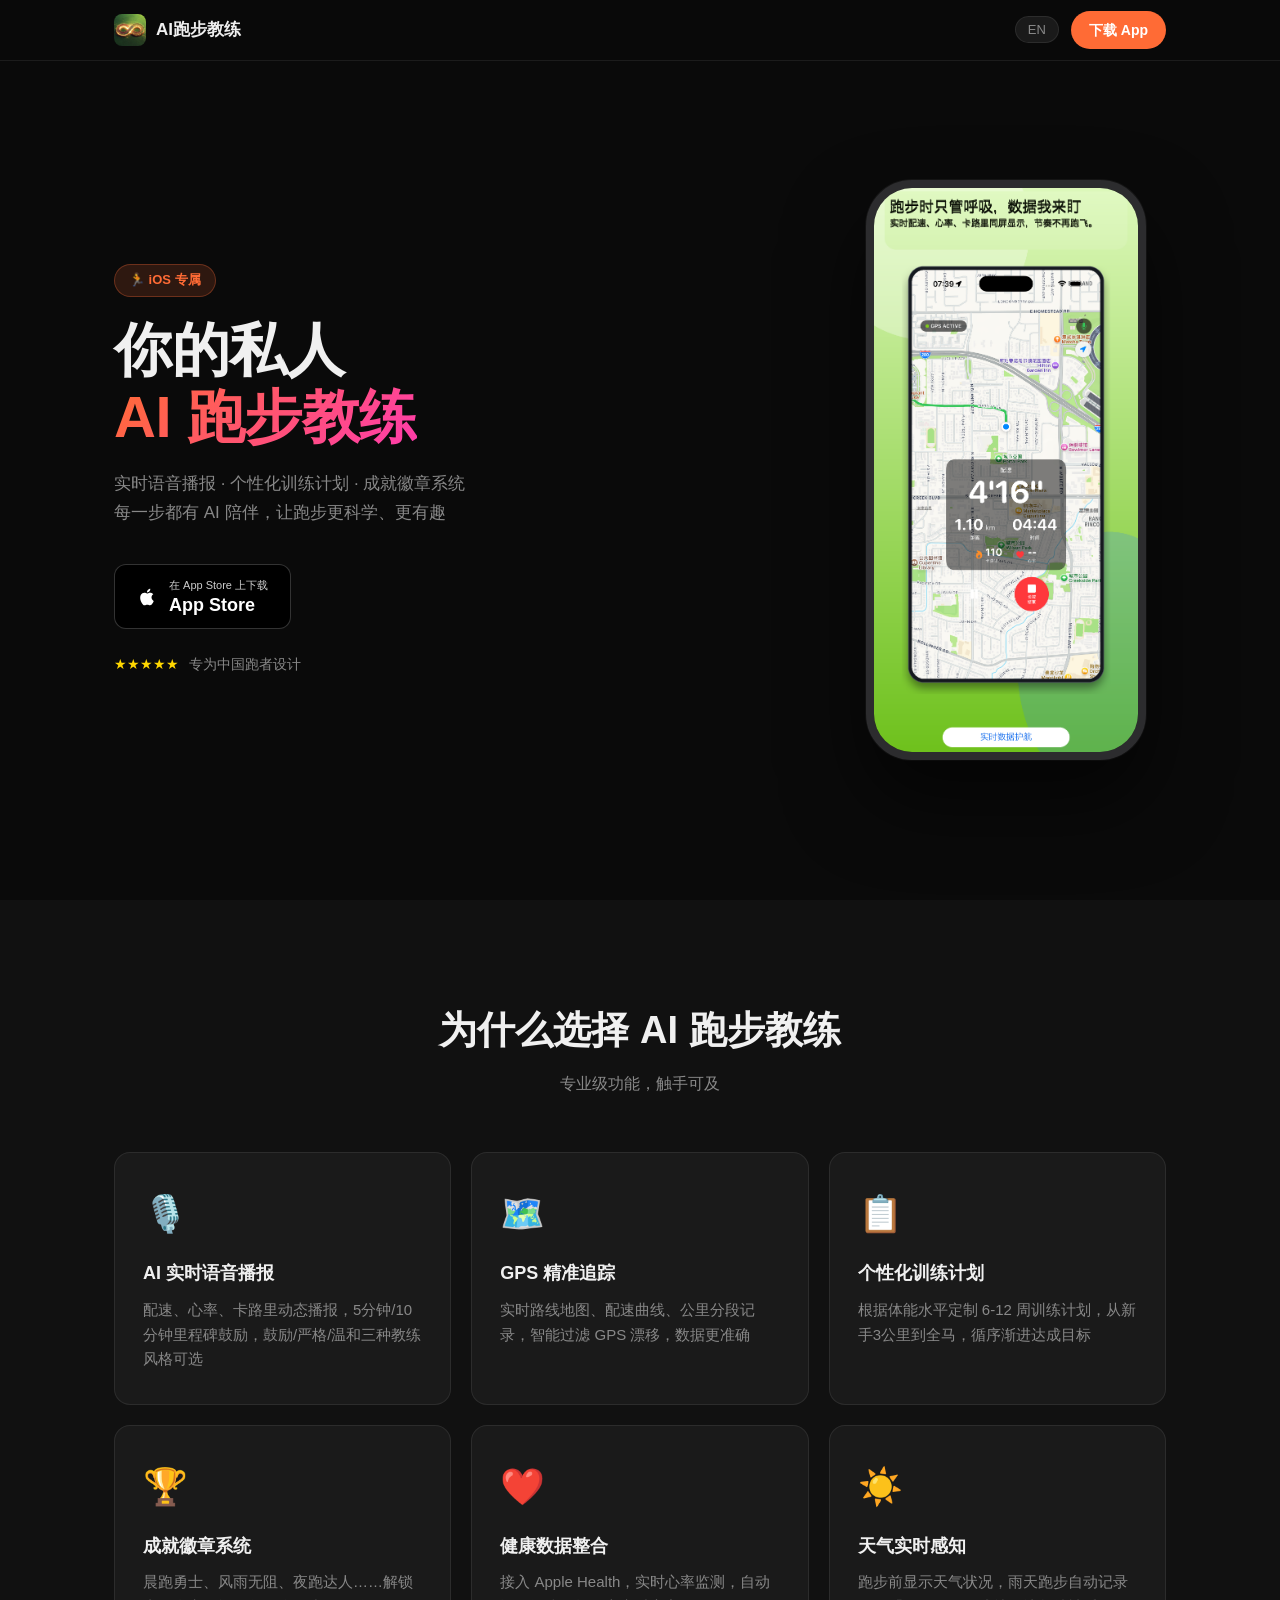
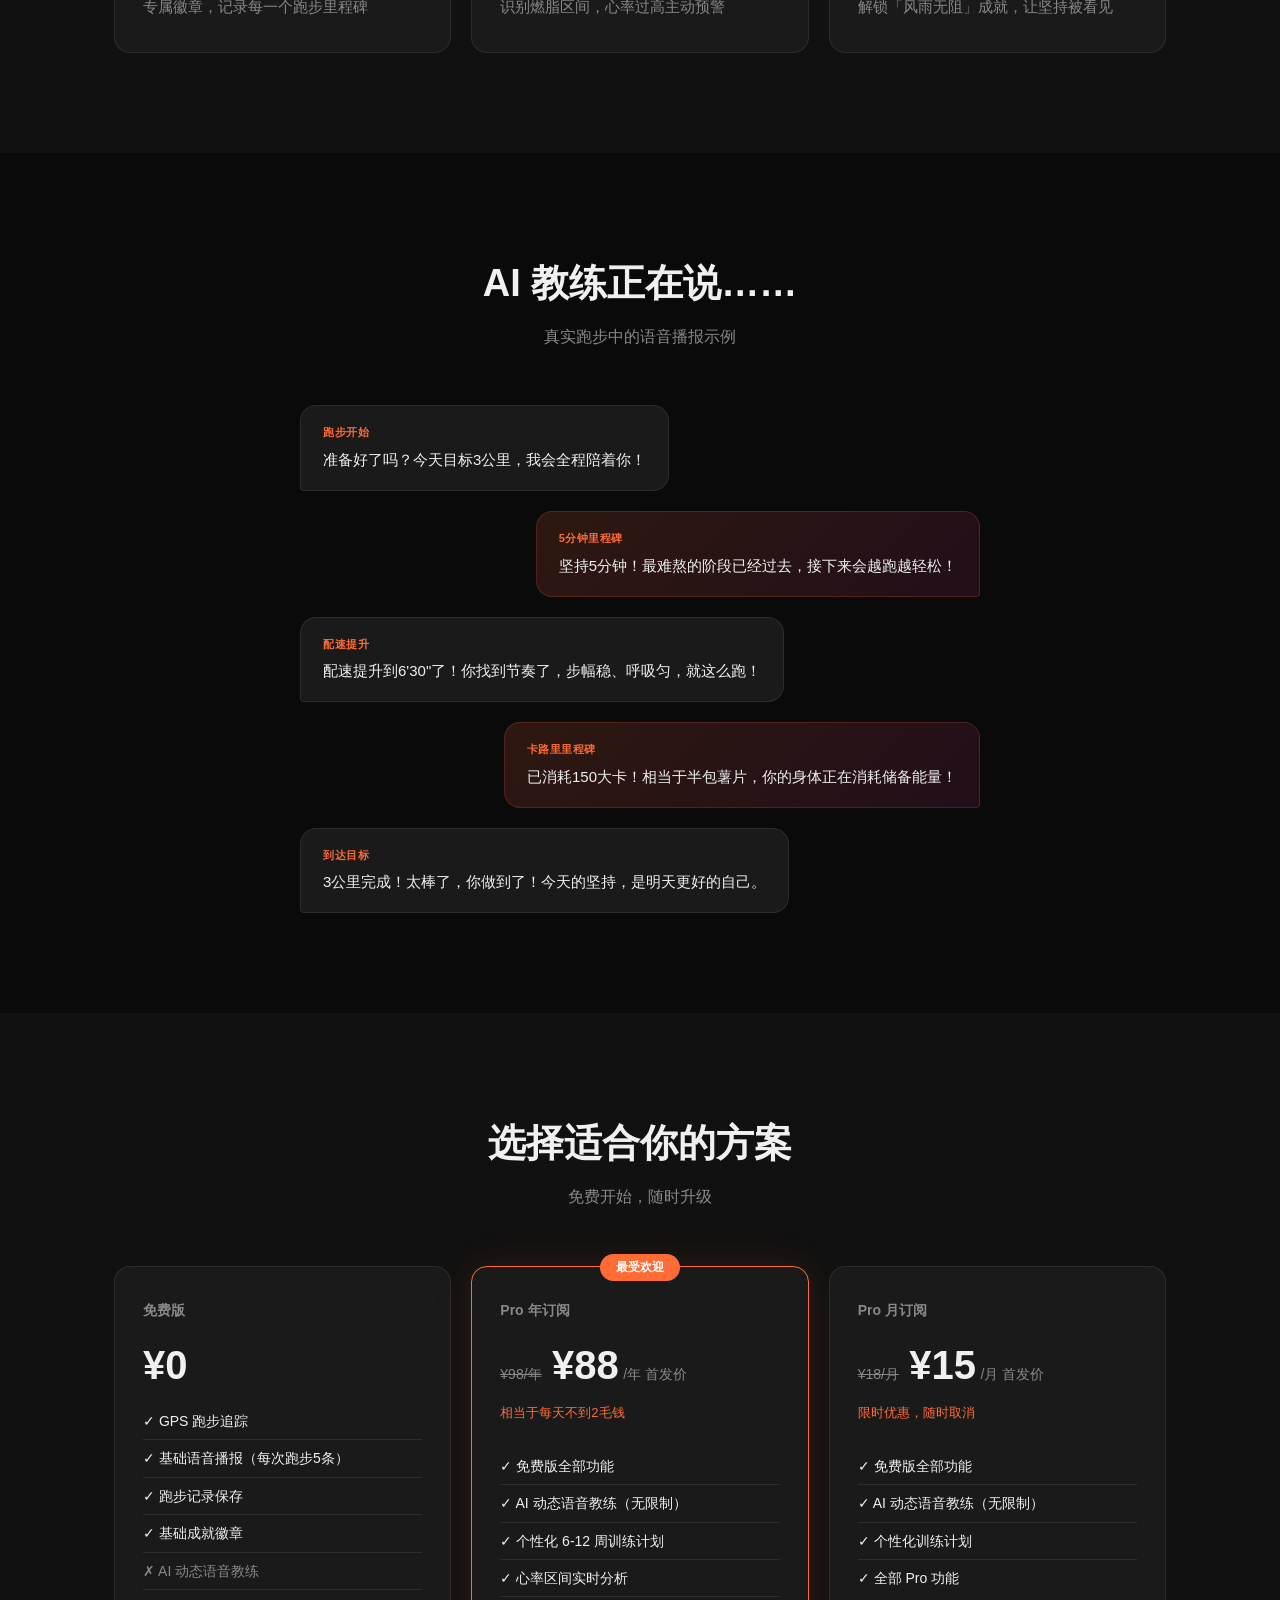
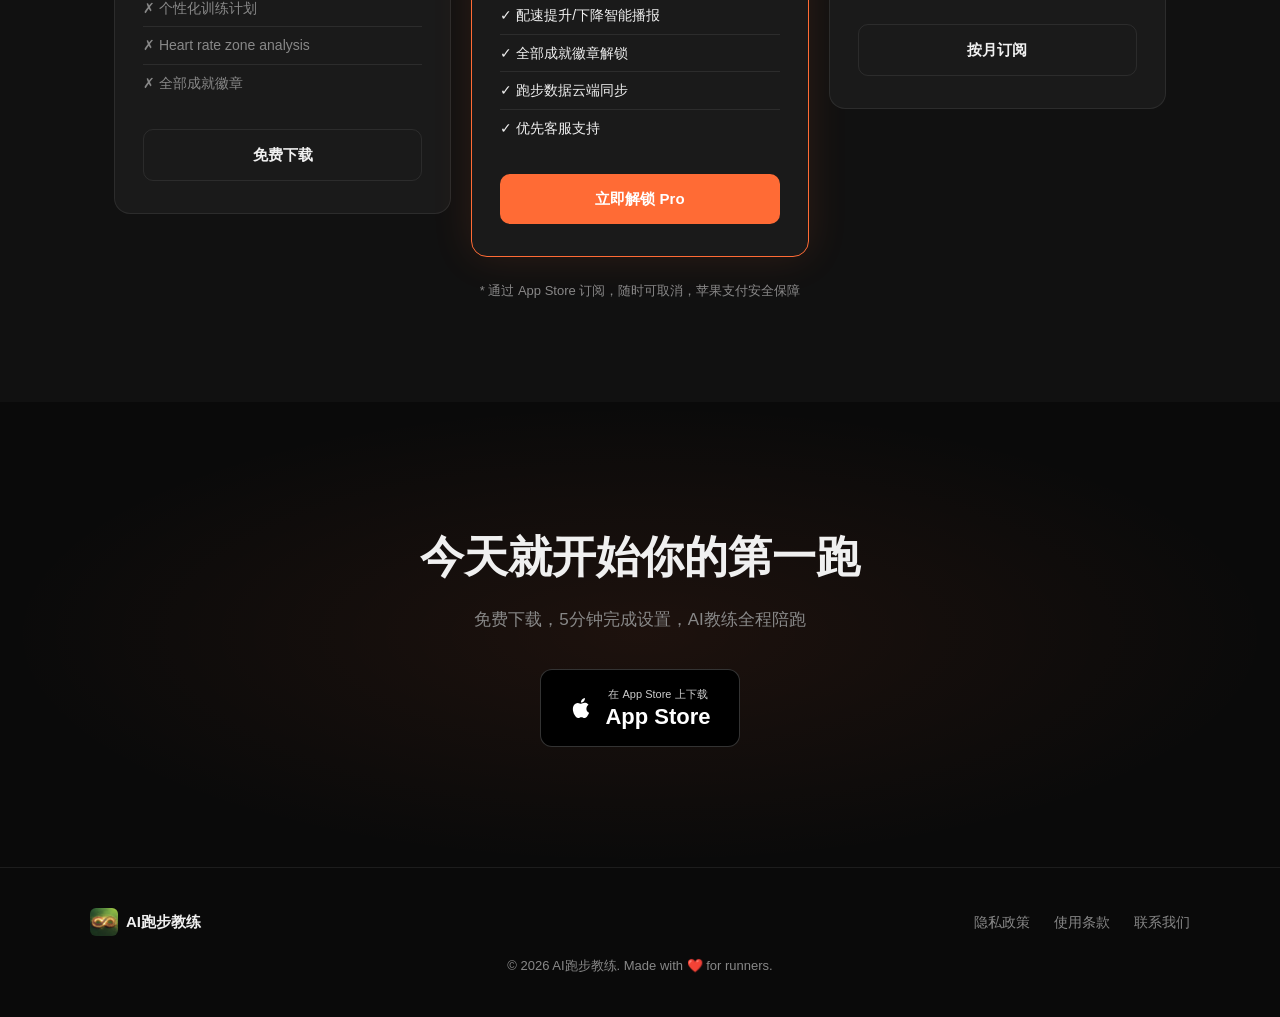
==== website/index.html @ e77d44be "英文模式价格改为美元：年$12.99/月$1.99 Co-Authored-By: Claude Sonnet 4.6 <noreply@anthropic.com>" ====
<!DOCTYPE html>
<html lang="zh-Hans">
<head>
  <meta charset="UTF-8">
  <meta name="viewport" content="width=device-width, initial-scale=1.0">
  <title>AI跑步教练 — 你的私人AI跑步教练</title>
  <meta name="description" content="AI跑步教练，实时语音播报配速、心率、卡路里，6周个性化训练计划，让每一步都有AI陪伴。">
  <meta property="og:title" content="AI跑步教练">
  <meta property="og:description" content="你的私人AI跑步教练，每一步都有语音陪伴">
  <meta property="og:image" content="images/og-cover.png">
  <link rel="stylesheet" href="style.css">
</head>
<body>

<!-- 导航栏 -->
<nav class="navbar">
  <div class="nav-inner">
    <div class="nav-logo">
      <img src="images/app-icon.png" alt="App Icon" class="nav-icon">
      <span class="nav-title" data-zh="AI跑步教练" data-en="AI Running Coach">AI跑步教练</span>
    </div>
    <div class="nav-actions">
      <button class="lang-toggle" id="langToggle" onclick="toggleLang()">EN</button>
      <a href="https://apps.apple.com/cn/app/ai-running-coach/id6759183244" class="btn-nav" target="_blank">
        <span data-zh="下载 App" data-en="Download">下载 App</span>
      </a>
    </div>
  </div>
</nav>

<!-- Hero -->
<section class="hero">
  <div class="hero-content">
    <div class="hero-badge" data-zh="🏃 iOS 专属" data-en="🏃 iOS Exclusive">🏃 iOS 专属</div>
    <h1 class="hero-title">
      <span data-zh="你的私人" data-en="Your Personal">你的私人</span><br>
      <span class="gradient-text" data-zh="AI 跑步教练" data-en="AI Running Coach">AI 跑步教练</span>
    </h1>
    <p class="hero-sub" data-zh="实时语音播报 · 个性化训练计划 · 成就徽章系统<br>每一步都有 AI 陪伴，让跑步更科学、更有趣" data-en="Real-time voice coaching · Personalized training plans · Achievement badges<br>AI by your side every step of the way">
      实时语音播报 · 个性化训练计划 · 成就徽章系统<br>每一步都有 AI 陪伴，让跑步更科学、更有趣
    </p>
    <div class="hero-buttons">
      <a href="https://apps.apple.com/cn/app/ai-running-coach/id6759183244" class="btn-appstore" target="_blank">
        <svg width="20" height="20" viewBox="0 0 24 24" fill="white"><path d="M18.71 19.5c-.83 1.24-1.71 2.45-3.05 2.47-1.34.03-1.77-.79-3.29-.79-1.53 0-2 .77-3.27.82-1.31.05-2.3-1.32-3.14-2.53C4.25 17 2.94 12.45 4.7 9.39c.87-1.52 2.43-2.48 4.12-2.51 1.28-.02 2.5.87 3.29.87.78 0 2.26-1.07 3.8-.91.65.03 2.47.26 3.64 1.98-.09.06-2.17 1.28-2.15 3.81.03 3.02 2.65 4.03 2.68 4.04-.03.07-.42 1.44-1.38 2.83M13 3.5c.73-.83 1.94-1.46 2.94-1.5.13 1.17-.34 2.35-1.04 3.19-.69.85-1.83 1.51-2.95 1.42-.15-1.15.41-2.35 1.05-3.11z"/></svg>
        <div>
          <div class="btn-small" data-zh="在 App Store 上下载" data-en="Download on the">在 App Store 上下载</div>
          <div class="btn-large">App Store</div>
        </div>
      </a>
    </div>
    <p class="hero-rating">
      <span class="stars">★★★★★</span>
      <span data-zh="专为中国跑者设计" data-en="Designed for runners worldwide">专为中国跑者设计</span>
    </p>
  </div>
  <div class="hero-visual">
    <div class="phone-mockup">
      <div class="phone-screen">
        <img src="images/screenshot-hero-zh.png" alt="跑步界面截图" class="screenshot" id="screenshotMain"
             data-src-zh="images/screenshot-hero-zh.png"
             data-src-en="images/screenshot-hero-en.png">
      </div>
    </div>
  </div>
</section>

<!-- 功能亮点 -->
<section class="features" id="features">
  <div class="section-inner">
    <h2 class="section-title">
      <span data-zh="为什么选择 AI 跑步教练" data-en="Why AI Running Coach">为什么选择 AI 跑步教练</span>
    </h2>
    <p class="section-sub" data-zh="专业级功能，触手可及" data-en="Professional features, at your fingertips">专业级功能，触手可及</p>

    <div class="features-grid">
      <div class="feature-card reveal">
        <div class="feature-icon">🎙️</div>
        <h3 data-zh="AI 实时语音播报" data-en="AI Real-time Voice Coaching">AI 实时语音播报</h3>
        <p data-zh="配速、心率、卡路里动态播报，5分钟/10分钟里程碑鼓励，鼓励/严格/温和三种教练风格可选" data-en="Dynamic pace, heart rate, and calorie updates. Milestone encouragement at 5/10/20/30 min. Choose from Motivating, Strict, or Gentle coach style.">配速、心率、卡路里动态播报，5分钟/10分钟里程碑鼓励，鼓励/严格/温和三种教练风格可选</p>
      </div>
      <div class="feature-card reveal">
        <div class="feature-icon">🗺️</div>
        <h3 data-zh="GPS 精准追踪" data-en="Precise GPS Tracking">GPS 精准追踪</h3>
        <p data-zh="实时路线地图、配速曲线、公里分段记录，智能过滤 GPS 漂移，数据更准确" data-en="Real-time route map, pace curve, and per-km splits. Smart GPS drift filtering for accurate data.">实时路线地图、配速曲线、公里分段记录，智能过滤 GPS 漂移，数据更准确</p>
      </div>
      <div class="feature-card reveal">
        <div class="feature-icon">📋</div>
        <h3 data-zh="个性化训练计划" data-en="Personalized Training Plan">个性化训练计划</h3>
        <p data-zh="根据体能水平定制 6-12 周训练计划，从新手3公里到全马，循序渐进达成目标" data-en="6–12 week plans tailored to your fitness level. From 3km beginner to full marathon, progress step by step.">根据体能水平定制 6-12 周训练计划，从新手3公里到全马，循序渐进达成目标</p>
      </div>
      <div class="feature-card reveal">
        <div class="feature-icon">🏆</div>
        <h3 data-zh="成就徽章系统" data-en="Achievement Badge System">成就徽章系统</h3>
        <p data-zh="晨跑勇士、风雨无阻、夜跑达人……解锁专属徽章，记录每一个跑步里程碑" data-en="Unlock badges like Early Bird, Rain Runner, Night Warrior. Every milestone remembered.">晨跑勇士、风雨无阻、夜跑达人……解锁专属徽章，记录每一个跑步里程碑</p>
      </div>
      <div class="feature-card reveal">
        <div class="feature-icon">❤️</div>
        <h3 data-zh="健康数据整合" data-en="Health Data Integration">健康数据整合</h3>
        <p data-zh="接入 Apple Health，实时心率监测，自动识别燃脂区间，心率过高主动预警" data-en="Apple Health integration, real-time heart rate, auto fat-burn zone detection, high HR alerts.">接入 Apple Health，实时心率监测，自动识别燃脂区间，心率过高主动预警</p>
      </div>
      <div class="feature-card reveal">
        <div class="feature-icon">☀️</div>
        <h3 data-zh="天气实时感知" data-en="Real-time Weather Awareness">天气实时感知</h3>
        <p data-zh="跑步前显示天气状况，雨天跑步自动记录解锁「风雨无阻」成就，让坚持被看见" data-en="Weather display before your run. Rainy day runs automatically unlock the Rain Runner badge.">跑步前显示天气状况，雨天跑步自动记录解锁「风雨无阻」成就，让坚持被看见</p>
      </div>
    </div>
  </div>
</section>

<!-- 语音演示 -->
<section class="voice-demo" id="demo">
  <div class="section-inner">
    <h2 class="section-title">
      <span data-zh="AI 教练正在说……" data-en="Your AI Coach Says…">AI 教练正在说……</span>
    </h2>
    <p class="section-sub" data-zh="真实跑步中的语音播报示例" data-en="Real voice coaching examples during a run">真实跑步中的语音播报示例</p>

    <div class="voice-bubbles">
      <div class="bubble bubble-left reveal">
        <div class="bubble-time" data-zh="跑步开始" data-en="Run Start">跑步开始</div>
        <div class="bubble-text" data-zh="准备好了吗？今天目标3公里，我会全程陪着你！" data-en="Ready? Today's goal is 3km — I'll be with you every step!">准备好了吗？今天目标3公里，我会全程陪着你！</div>
      </div>
      <div class="bubble bubble-right reveal">
        <div class="bubble-time" data-zh="5分钟里程碑" data-en="5-Minute Milestone">5分钟里程碑</div>
        <div class="bubble-text" data-zh="坚持5分钟！最难熬的阶段已经过去，接下来会越跑越轻松！" data-en="5 minutes in! The hardest part is over — it only gets easier from here!">坚持5分钟！最难熬的阶段已经过去，接下来会越跑越轻松！</div>
      </div>
      <div class="bubble bubble-left reveal">
        <div class="bubble-time" data-zh="配速提升" data-en="Pace Improved">配速提升</div>
        <div class="bubble-text" data-zh="配速提升到6'30\"了！你找到节奏了，步幅稳、呼吸匀，就这么跑！" data-en="Pace is up to 6'30\"! You found your rhythm — steady stride, even breathing, keep it up!">配速提升到6'30"了！你找到节奏了，步幅稳、呼吸匀，就这么跑！</div>
      </div>
      <div class="bubble bubble-right reveal">
        <div class="bubble-time" data-zh="卡路里里程碑" data-en="Calorie Milestone">卡路里里程碑</div>
        <div class="bubble-text" data-zh="已消耗150大卡！相当于半包薯片，你的身体正在消耗储备能量！" data-en="150 calories burned! That's half a bag of chips — your body is tapping into stored energy!">已消耗150大卡！相当于半包薯片，你的身体正在消耗储备能量！</div>
      </div>
      <div class="bubble bubble-left reveal">
        <div class="bubble-time" data-zh="到达目标" data-en="Goal Reached">到达目标</div>
        <div class="bubble-text" data-zh="3公里完成！太棒了，你做到了！今天的坚持，是明天更好的自己。" data-en="3km done! Amazing — you did it! Today's effort is tomorrow's better you.">3公里完成！太棒了，你做到了！今天的坚持，是明天更好的自己。</div>
      </div>
    </div>
  </div>
</section>

<!-- 订阅方案 -->
<section class="pricing" id="pricing">
  <div class="section-inner">
    <h2 class="section-title">
      <span data-zh="选择适合你的方案" data-en="Choose Your Plan">选择适合你的方案</span>
    </h2>
    <p class="section-sub" data-zh="免费开始，随时升级" data-en="Start free, upgrade anytime">免费开始，随时升级</p>

    <div class="pricing-grid">
      <!-- 免费版 -->
      <div class="pricing-card reveal">
        <div class="plan-name" data-zh="免费版" data-en="Free">免费版</div>
        <div class="plan-price">
          <span class="price-num" data-zh="¥0" data-en="Free">¥0</span>
        </div>
        <ul class="plan-features">
          <li class="yes" data-zh="✓ GPS 跑步追踪" data-en="✓ GPS run tracking">✓ GPS 跑步追踪</li>
          <li class="yes" data-zh="✓ 基础语音播报（每次跑步5条）" data-en="✓ Basic voice coaching (5/run)">✓ 基础语音播报（每次跑步5条）</li>
          <li class="yes" data-zh="✓ 跑步记录保存" data-en="✓ Run history">✓ 跑步记录保存</li>
          <li class="yes" data-zh="✓ 基础成就徽章" data-en="✓ Basic achievement badges">✓ 基础成就徽章</li>
          <li class="no" data-zh="✗ AI 动态语音教练" data-en="✗ AI dynamic voice coach">✗ AI 动态语音教练</li>
          <li class="no" data-zh="✗ 个性化训练计划" data-en="✗ Personalized training plan">✗ 个性化训练计划</li>
          <li class="no" data-zh="✗ 心率区间分析" data-en="✗ Heart rate zone analysis">✗ Heart rate zone analysis</li>
          <li class="no" data-zh="✗ 全部成就徽章" data-en="✗ All achievement badges">✗ 全部成就徽章</li>
        </ul>
        <a href="https://apps.apple.com/cn/app/ai-running-coach/id6759183244" class="btn-plan btn-free" target="_blank">
          <span data-zh="免费下载" data-en="Download Free">免费下载</span>
        </a>
      </div>

      <!-- Pro 年订阅 -->
      <div class="pricing-card pricing-featured reveal">
        <div class="plan-badge" data-zh="最受欢迎" data-en="Most Popular">最受欢迎</div>
        <div class="plan-name" data-zh="Pro 年订阅" data-en="Pro Annual">Pro 年订阅</div>
        <div class="plan-price">
          <span class="price-original" data-zh="¥98/年" data-en="$14.99/yr">¥98/年</span>
          <span class="price-num" data-zh="¥88" data-en="$12.99">¥88</span>
          <span class="price-period" data-zh="/年 首发价" data-en="/yr Intro Price">/年 首发价</span>
        </div>
        <p class="price-note" data-zh="相当于每天不到2毛钱" data-en="Less than $0.04/day">相当于每天不到2毛钱</p>
        <ul class="plan-features">
          <li class="yes" data-zh="✓ 免费版全部功能" data-en="✓ Everything in Free">✓ 免费版全部功能</li>
          <li class="yes" data-zh="✓ AI 动态语音教练（无限制）" data-en="✓ Unlimited AI voice coaching">✓ AI 动态语音教练（无限制）</li>
          <li class="yes" data-zh="✓ 个性化 6-12 周训练计划" data-en="✓ 6–12 week personalized plan">✓ 个性化 6-12 周训练计划</li>
          <li class="yes" data-zh="✓ 心率区间实时分析" data-en="✓ Real-time heart rate zones">✓ 心率区间实时分析</li>
          <li class="yes" data-zh="✓ 配速提升/下降智能播报" data-en="✓ Smart pace change alerts">✓ 配速提升/下降智能播报</li>
          <li class="yes" data-zh="✓ 全部成就徽章解锁" data-en="✓ All achievement badges">✓ 全部成就徽章解锁</li>
          <li class="yes" data-zh="✓ 跑步数据云端同步" data-en="✓ Cloud data sync">✓ 跑步数据云端同步</li>
          <li class="yes" data-zh="✓ 优先客服支持" data-en="✓ Priority support">✓ 优先客服支持</li>
        </ul>
        <a href="https://apps.apple.com/cn/app/ai-running-coach/id6759183244" class="btn-plan btn-pro" target="_blank">
          <span data-zh="立即解锁 Pro" data-en="Unlock Pro Now">立即解锁 Pro</span>
        </a>
      </div>

      <!-- Pro 月订阅 -->
      <div class="pricing-card reveal">
        <div class="plan-name" data-zh="Pro 月订阅" data-en="Pro Monthly">Pro 月订阅</div>
        <div class="plan-price">
          <span class="price-original" data-zh="¥18/月" data-en="$2.99/mo">¥18/月</span>
          <span class="price-num" data-zh="¥15" data-en="$1.99">¥15</span>
          <span class="price-period" data-zh="/月 首发价" data-en="/mo Intro Price">/月 首发价</span>
        </div>
        <p class="price-note" data-zh="限时优惠，随时取消" data-en="Limited-time offer, cancel anytime">限时优惠，随时取消</p>
        <ul class="plan-features">
          <li class="yes" data-zh="✓ 免费版全部功能" data-en="✓ Everything in Free">✓ 免费版全部功能</li>
          <li class="yes" data-zh="✓ AI 动态语音教练（无限制）" data-en="✓ Unlimited AI voice coaching">✓ AI 动态语音教练（无限制）</li>
          <li class="yes" data-zh="✓ 个性化训练计划" data-en="✓ Personalized training plan">✓ 个性化训练计划</li>
          <li class="yes" data-zh="✓ 全部 Pro 功能" data-en="✓ All Pro features">✓ 全部 Pro 功能</li>
        </ul>
        <a href="https://apps.apple.com/cn/app/ai-running-coach/id6759183244" class="btn-plan btn-free" target="_blank">
          <span data-zh="按月订阅" data-en="Subscribe Monthly">按月订阅</span>
        </a>
      </div>
    </div>

    <p class="pricing-note" data-zh="* 通过 App Store 订阅，随时可取消，苹果支付安全保障" data-en="* Subscribed via App Store. Cancel anytime. Secured by Apple Pay.">* 通过 App Store 订阅，随时可取消，苹果支付安全保障</p>
  </div>
</section>

<!-- 下载召唤 -->
<section class="cta">
  <div class="section-inner cta-inner">
    <h2 data-zh="今天就开始你的第一跑" data-en="Start Your First Run Today">今天就开始你的第一跑</h2>
    <p data-zh="免费下载，5分钟完成设置，AI教练全程陪跑" data-en="Free download. 5-minute setup. AI coach with you every step.">免费下载，5分钟完成设置，AI教练全程陪跑</p>
    <a href="https://apps.apple.com/cn/app/ai-running-coach/id6759183244" class="btn-appstore btn-appstore-large" target="_blank">
      <svg width="24" height="24" viewBox="0 0 24 24" fill="white"><path d="M18.71 19.5c-.83 1.24-1.71 2.45-3.05 2.47-1.34.03-1.77-.79-3.29-.79-1.53 0-2 .77-3.27.82-1.31.05-2.3-1.32-3.14-2.53C4.25 17 2.94 12.45 4.7 9.39c.87-1.52 2.43-2.48 4.12-2.51 1.28-.02 2.5.87 3.29.87.78 0 2.26-1.07 3.8-.91.65.03 2.47.26 3.64 1.98-.09.06-2.17 1.28-2.15 3.81.03 3.02 2.65 4.03 2.68 4.04-.03.07-.42 1.44-1.38 2.83M13 3.5c.73-.83 1.94-1.46 2.94-1.5.13 1.17-.34 2.35-1.04 3.19-.69.85-1.83 1.51-2.95 1.42-.15-1.15.41-2.35 1.05-3.11z"/></svg>
      <div>
        <div class="btn-small" data-zh="在 App Store 上下载" data-en="Download on the">在 App Store 上下载</div>
        <div class="btn-large">App Store</div>
      </div>
    </a>
  </div>
</section>

<!-- 页脚 -->
<footer class="footer">
  <div class="footer-inner">
    <div class="footer-brand">
      <img src="images/app-icon.png" alt="App Icon" class="footer-icon">
      <span data-zh="AI跑步教练" data-en="AI Running Coach">AI跑步教练</span>
    </div>
    <div class="footer-links">
      <a href="privacy.html" id="linkPrivacy" data-zh="隐私政策" data-en="Privacy Policy">隐私政策</a>
      <a href="terms.html" id="linkTerms" data-zh="使用条款" data-en="Terms of Use">使用条款</a>
      <a href="mailto:1614103587@qq.com" data-zh="联系我们" data-en="Contact">联系我们</a>
    </div>
    <p class="footer-copy">© 2026 AI跑步教练. Made with ❤️ for runners.</p>
  </div>
</footer>

<script src="script.js"></script>
</body>
</html>
---- website/style.css ----
/* ===== 全局重置 ===== */
*, *::before, *::after { box-sizing: border-box; margin: 0; padding: 0; }

:root {
  --orange: #FF6B35;
  --orange-light: #FF8C5A;
  --bg: #0A0A0A;
  --bg2: #111111;
  --bg3: #1A1A1A;
  --border: rgba(255,255,255,0.08);
  --text: #F0F0F0;
  --text-sub: #888;
  --radius: 16px;
  --radius-sm: 10px;
}

html { scroll-behavior: smooth; }

body {
  font-family: -apple-system, BlinkMacSystemFont, "PingFang SC", "Helvetica Neue", sans-serif;
  background: var(--bg);
  color: var(--text);
  line-height: 1.6;
  overflow-x: hidden;
}

a { text-decoration: none; color: inherit; }
img { max-width: 100%; display: block; }

/* ===== 导航栏 ===== */
.navbar {
  position: fixed;
  top: 0; left: 0; right: 0;
  z-index: 100;
  background: rgba(10,10,10,0.85);
  backdrop-filter: blur(12px);
  -webkit-backdrop-filter: blur(12px);
  border-bottom: 1px solid var(--border);
}
.nav-inner {
  max-width: 1100px;
  margin: 0 auto;
  padding: 0 24px;
  height: 60px;
  display: flex;
  align-items: center;
  justify-content: space-between;
}
.nav-logo { display: flex; align-items: center; gap: 10px; }
.nav-icon { width: 32px; height: 32px; border-radius: 8px; }
.nav-title { font-size: 17px; font-weight: 600; }
.nav-actions { display: flex; align-items: center; gap: 12px; }

.lang-toggle {
  background: var(--bg3);
  border: 1px solid var(--border);
  color: var(--text-sub);
  padding: 5px 12px;
  border-radius: 20px;
  font-size: 13px;
  cursor: pointer;
  transition: all 0.2s;
}
.lang-toggle:hover { border-color: var(--orange); color: var(--orange); }

.btn-nav {
  background: var(--orange);
  color: white;
  padding: 8px 18px;
  border-radius: 20px;
  font-size: 14px;
  font-weight: 600;
  transition: background 0.2s;
}
.btn-nav:hover { background: var(--orange-light); }

/* ===== Hero ===== */
.hero {
  min-height: 100vh;
  padding: 100px 24px 60px;
  max-width: 1100px;
  margin: 0 auto;
  display: flex;
  align-items: center;
  gap: 60px;
}
.hero-content { flex: 1; }
.hero-visual { flex: 0 0 320px; display: flex; justify-content: center; }

.hero-badge {
  display: inline-block;
  background: rgba(255,107,53,0.15);
  border: 1px solid rgba(255,107,53,0.3);
  color: var(--orange);
  padding: 5px 14px;
  border-radius: 20px;
  font-size: 13px;
  font-weight: 600;
  margin-bottom: 20px;
}
.hero-title {
  font-size: clamp(36px, 5vw, 58px);
  font-weight: 700;
  line-height: 1.15;
  margin-bottom: 20px;
  letter-spacing: -0.5px;
}
.gradient-text {
  background: linear-gradient(135deg, var(--orange), #FF3CAC);
  -webkit-background-clip: text;
  -webkit-text-fill-color: transparent;
  background-clip: text;
}
.hero-sub {
  font-size: 17px;
  color: var(--text-sub);
  margin-bottom: 36px;
  line-height: 1.7;
}
.hero-buttons { margin-bottom: 24px; }

.btn-appstore {
  display: inline-flex;
  align-items: center;
  gap: 12px;
  background: #000;
  border: 1.5px solid rgba(255,255,255,0.2);
  color: white;
  padding: 12px 22px;
  border-radius: 12px;
  transition: all 0.2s;
}
.btn-appstore:hover { border-color: rgba(255,255,255,0.5); transform: translateY(-1px); }
.btn-small { font-size: 11px; opacity: 0.8; }
.btn-large { font-size: 18px; font-weight: 600; line-height: 1.2; }

.hero-rating { font-size: 14px; color: var(--text-sub); }
.stars { color: #FFD700; margin-right: 6px; }

/* Phone Mockup */
.phone-mockup {
  width: 280px;
  height: 580px;
  background: #1C1C1E;
  border-radius: 46px;
  border: 8px solid #2C2C2E;
  box-shadow: 0 40px 80px rgba(0,0,0,0.6), 0 0 0 1px rgba(255,255,255,0.05);
  overflow: hidden;
  position: relative;
}
.phone-screen { width: 100%; height: 100%; overflow: hidden; }
.phone-screen .screenshot { width: 100%; height: 100%; object-fit: cover; }

/* 无截图时的占位 */
.phone-screen:not(:has(img[src*="screenshot"])) {
  background: linear-gradient(160deg, #1A1A2E, #16213E, #0F3460);
  display: flex;
  align-items: center;
  justify-content: center;
}

/* ===== Section 公共 ===== */
.section-inner {
  max-width: 1100px;
  margin: 0 auto;
  padding: 0 24px;
}
.section-title {
  font-size: clamp(26px, 3.5vw, 38px);
  font-weight: 700;
  text-align: center;
  margin-bottom: 10px;
}
.section-sub {
  text-align: center;
  color: var(--text-sub);
  font-size: 16px;
  margin-bottom: 56px;
}

/* ===== 功能卡片 ===== */
.features {
  padding: 100px 0;
  background: var(--bg2);
}
.features-grid {
  display: grid;
  grid-template-columns: repeat(auto-fit, minmax(300px, 1fr));
  gap: 20px;
}
.feature-card {
  background: var(--bg3);
  border: 1px solid var(--border);
  border-radius: var(--radius);
  padding: 32px 28px;
  transition: border-color 0.2s, transform 0.2s;
}
.feature-card:hover { border-color: rgba(255,107,53,0.3); transform: translateY(-3px); }
.feature-icon { font-size: 36px; margin-bottom: 16px; }
.feature-card h3 { font-size: 18px; font-weight: 600; margin-bottom: 10px; }
.feature-card p { color: var(--text-sub); font-size: 15px; line-height: 1.65; }

/* ===== 语音演示 ===== */
.voice-demo {
  padding: 100px 0;
  background: var(--bg);
}
.voice-bubbles {
  max-width: 680px;
  margin: 0 auto;
  display: flex;
  flex-direction: column;
  gap: 20px;
}
.bubble {
  padding: 18px 22px;
  border-radius: var(--radius);
  max-width: 82%;
  position: relative;
}
.bubble-left {
  align-self: flex-start;
  background: var(--bg3);
  border: 1px solid var(--border);
  border-bottom-left-radius: 4px;
}
.bubble-right {
  align-self: flex-end;
  background: linear-gradient(135deg, rgba(255,107,53,0.15), rgba(255,60,172,0.1));
  border: 1px solid rgba(255,107,53,0.2);
  border-bottom-right-radius: 4px;
}
.bubble-time {
  font-size: 11px;
  font-weight: 600;
  color: var(--orange);
  text-transform: uppercase;
  letter-spacing: 0.5px;
  margin-bottom: 6px;
}
.bubble-text { font-size: 15px; line-height: 1.6; }

/* ===== 订阅定价 ===== */
.pricing {
  padding: 100px 0;
  background: var(--bg2);
}
.pricing-grid {
  display: grid;
  grid-template-columns: repeat(auto-fit, minmax(280px, 1fr));
  gap: 20px;
  align-items: start;
  margin-bottom: 24px;
}
.pricing-card {
  background: var(--bg3);
  border: 1px solid var(--border);
  border-radius: var(--radius);
  padding: 32px 28px;
  position: relative;
  transition: transform 0.2s;
}
.pricing-card:hover { transform: translateY(-3px); }
.pricing-featured {
  border-color: var(--orange);
  box-shadow: 0 0 40px rgba(255,107,53,0.12);
  transform: scale(1.02);
}
.pricing-featured:hover { transform: scale(1.02) translateY(-3px); }

.plan-badge {
  position: absolute;
  top: -13px;
  left: 50%;
  transform: translateX(-50%);
  background: var(--orange);
  color: white;
  font-size: 12px;
  font-weight: 700;
  padding: 4px 16px;
  border-radius: 20px;
  white-space: nowrap;
}
.plan-name { font-size: 14px; font-weight: 600; color: var(--text-sub); margin-bottom: 12px; }
.plan-price { margin-bottom: 6px; }
.price-original {
  font-size: 14px;
  color: var(--text-sub);
  text-decoration: line-through;
  margin-right: 6px;
}
.price-num { font-size: 40px; font-weight: 700; }
.price-period { font-size: 14px; color: var(--text-sub); }
.price-note { font-size: 13px; color: var(--orange); margin-bottom: 24px; }

.plan-features { list-style: none; margin-bottom: 28px; }
.plan-features li { font-size: 14px; padding: 7px 0; border-bottom: 1px solid var(--border); }
.plan-features li:last-child { border-bottom: none; }
.plan-features li.yes { color: var(--text); }
.plan-features li.no { color: var(--text-sub); }

.btn-plan {
  display: block;
  text-align: center;
  padding: 13px;
  border-radius: var(--radius-sm);
  font-size: 15px;
  font-weight: 600;
  transition: all 0.2s;
}
.btn-pro {
  background: var(--orange);
  color: white;
}
.btn-pro:hover { background: var(--orange-light); }
.btn-free {
  background: transparent;
  border: 1.5px solid var(--border);
  color: var(--text);
}
.btn-free:hover { border-color: rgba(255,255,255,0.3); }

.pricing-note { text-align: center; font-size: 13px; color: var(--text-sub); }

/* ===== CTA ===== */
.cta {
  padding: 120px 24px;
  text-align: center;
  background: radial-gradient(ellipse at center, rgba(255,107,53,0.08) 0%, transparent 70%);
}
.cta h2 { font-size: clamp(28px, 4vw, 44px); font-weight: 700; margin-bottom: 14px; }
.cta p { font-size: 17px; color: var(--text-sub); margin-bottom: 36px; }
.btn-appstore-large { padding: 16px 28px; }
.btn-appstore-large .btn-large { font-size: 22px; }

/* ===== 页脚 ===== */
.footer {
  padding: 40px 24px;
  border-top: 1px solid var(--border);
  background: var(--bg);
}
.footer-inner {
  max-width: 1100px;
  margin: 0 auto;
  display: flex;
  align-items: center;
  justify-content: space-between;
  flex-wrap: wrap;
  gap: 16px;
}
.footer-brand {
  display: flex;
  align-items: center;
  gap: 8px;
  font-weight: 600;
  font-size: 15px;
}
.footer-icon { width: 28px; height: 28px; border-radius: 6px; }
.footer-links { display: flex; gap: 24px; }
.footer-links a { font-size: 14px; color: var(--text-sub); transition: color 0.2s; }
.footer-links a:hover { color: var(--text); }
.footer-copy { font-size: 13px; color: var(--text-sub); width: 100%; text-align: center; margin-top: 4px; }

/* ===== 滚动动画 ===== */
.reveal {
  opacity: 0;
  transform: translateY(24px);
  transition: opacity 0.6s ease, transform 0.6s ease;
}
.reveal.visible {
  opacity: 1;
  transform: none;
}

/* ===== 响应式 ===== */
@media (max-width: 768px) {
  .hero {
    flex-direction: column;
    text-align: center;
    padding-top: 80px;
    gap: 40px;
  }
  .hero-visual { order: -1; }
  .phone-mockup { width: 220px; height: 450px; }
  .hero-buttons { display: flex; justify-content: center; }
  .features-grid { grid-template-columns: 1fr; }
  .pricing-grid { grid-template-columns: 1fr; }
  .pricing-featured { transform: none; }
  .footer-inner { flex-direction: column; align-items: flex-start; }
  .footer-links { flex-wrap: wrap; gap: 16px; }
}

@media (max-width: 480px) {
  .hero-title { font-size: 32px; }
  .nav-title { display: none; }
}
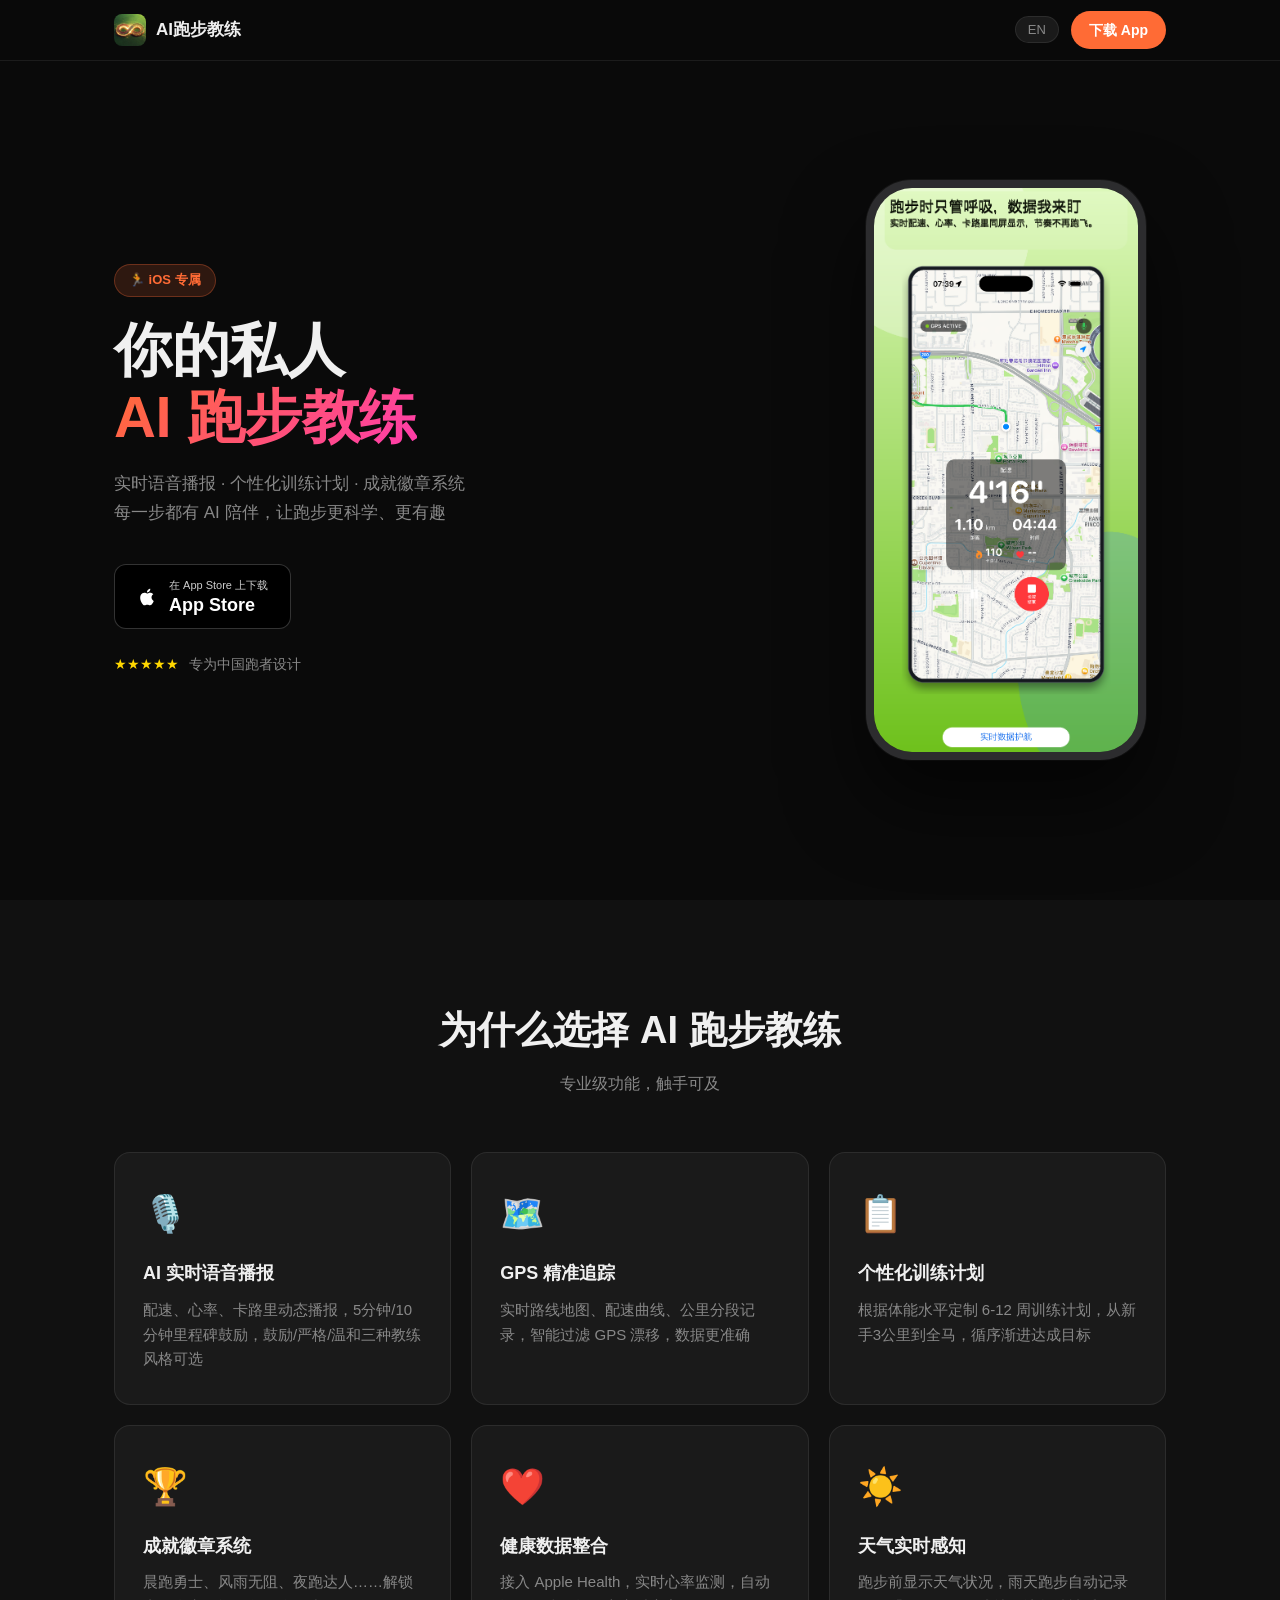
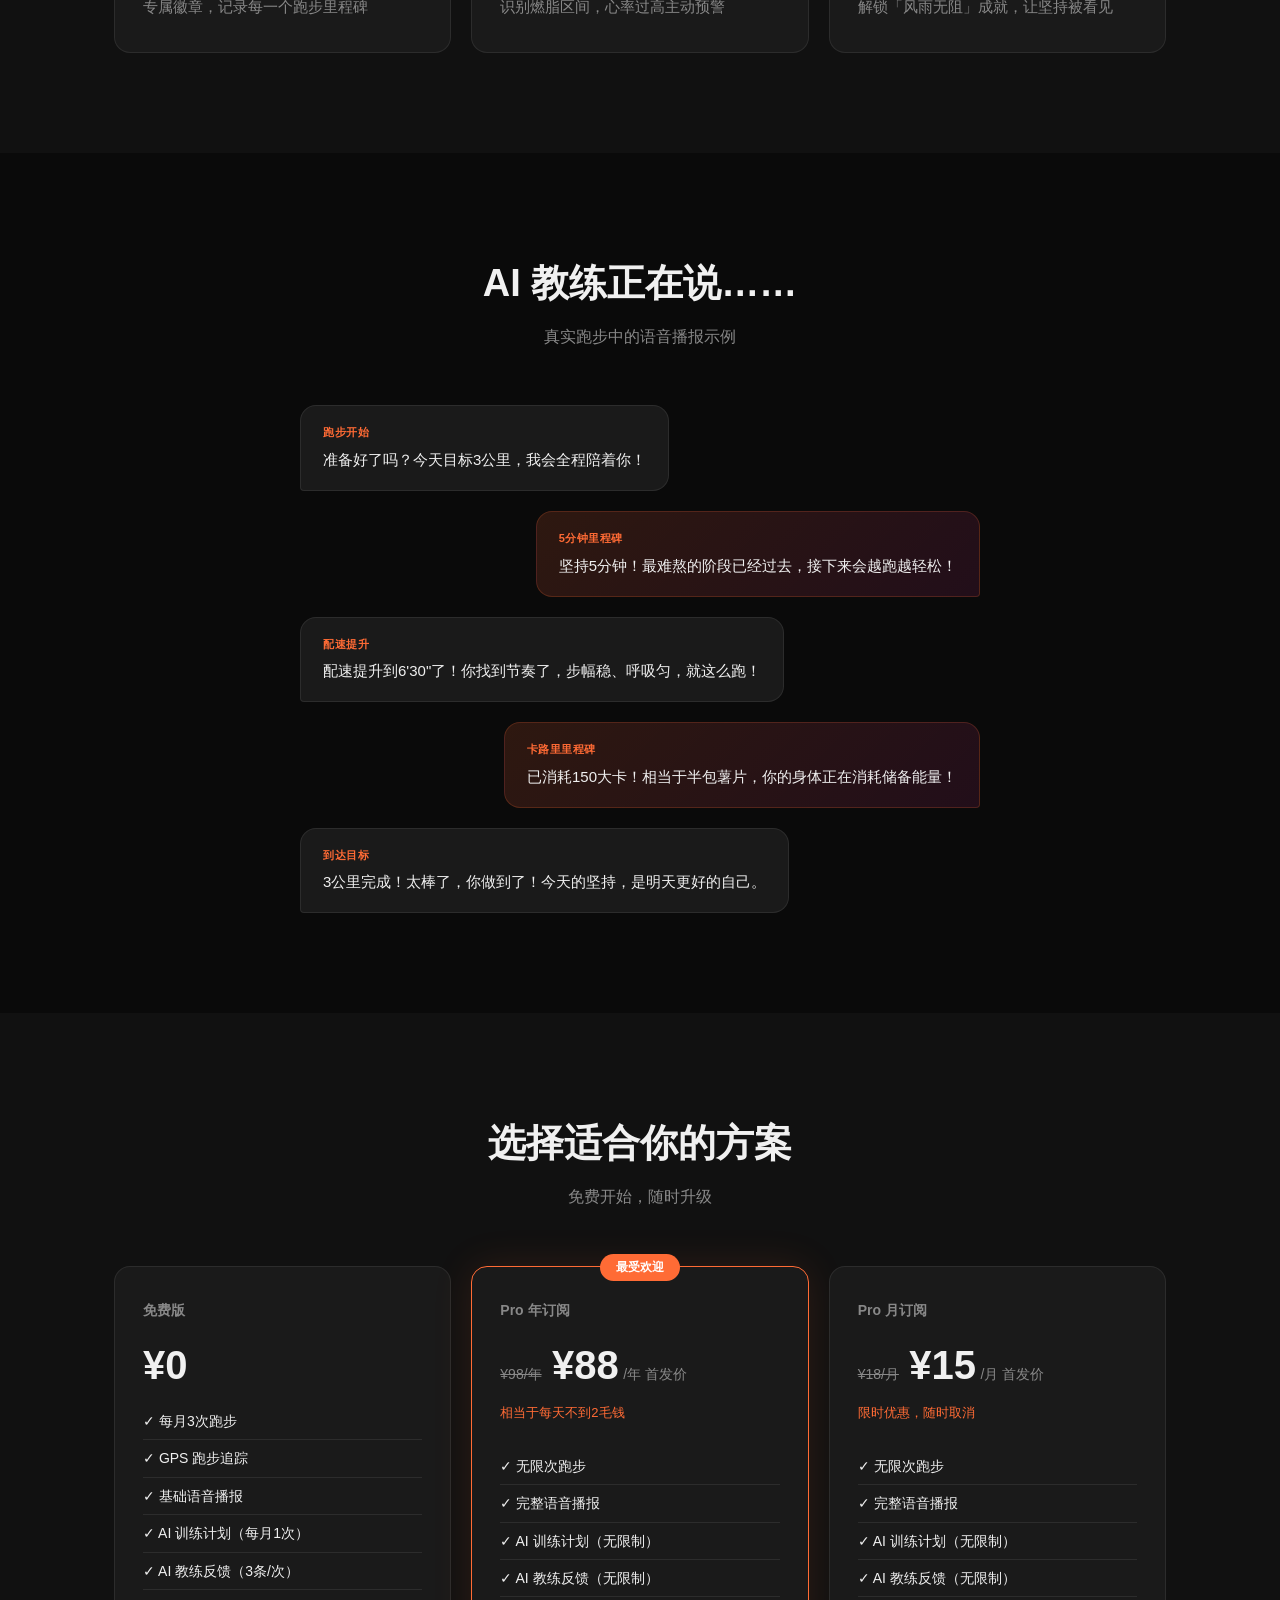
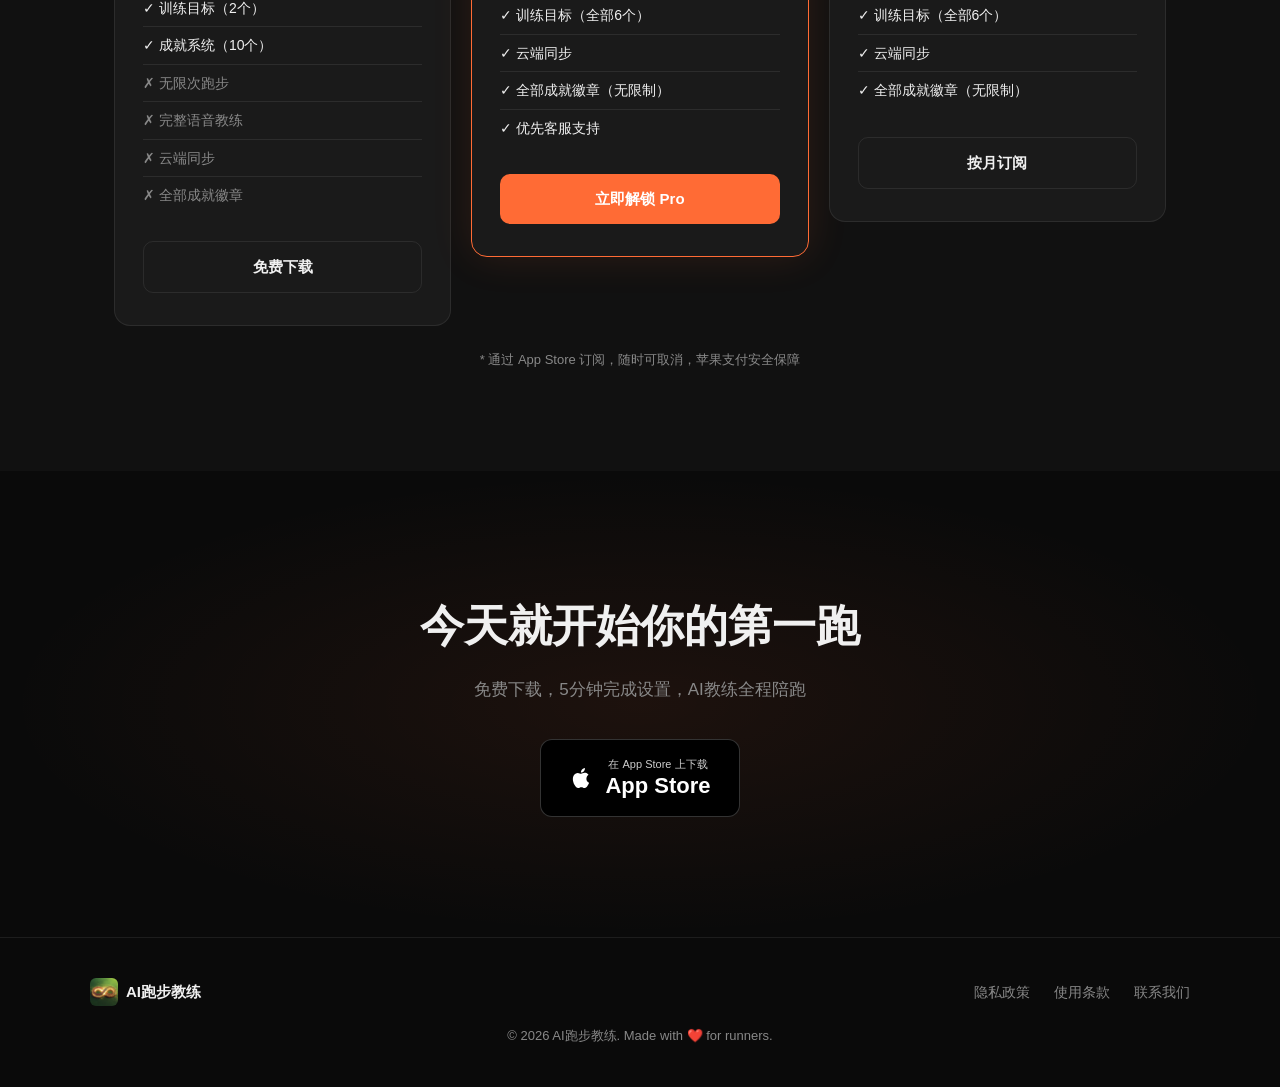
==== commit f9576a0c: "定价权益与App内升级页面保持一致 Co-Authored-By: Claude Sonnet 4.6 <noreply@anthropic.com>" ====
--- a/website/index.html
+++ b/website/index.html
@@ -156,13 +156,16 @@
           <span class="price-num" data-zh="¥0" data-en="Free">¥0</span>
         </div>
         <ul class="plan-features">
+          <li class="yes" data-zh="✓ 每月3次跑步" data-en="✓ 3 runs/month">✓ 每月3次跑步</li>
           <li class="yes" data-zh="✓ GPS 跑步追踪" data-en="✓ GPS run tracking">✓ GPS 跑步追踪</li>
-          <li class="yes" data-zh="✓ 基础语音播报（每次跑步5条）" data-en="✓ Basic voice coaching (5/run)">✓ 基础语音播报（每次跑步5条）</li>
-          <li class="yes" data-zh="✓ 跑步记录保存" data-en="✓ Run history">✓ 跑步记录保存</li>
-          <li class="yes" data-zh="✓ 基础成就徽章" data-en="✓ Basic achievement badges">✓ 基础成就徽章</li>
-          <li class="no" data-zh="✗ AI 动态语音教练" data-en="✗ AI dynamic voice coach">✗ AI 动态语音教练</li>
-          <li class="no" data-zh="✗ 个性化训练计划" data-en="✗ Personalized training plan">✗ 个性化训练计划</li>
-          <li class="no" data-zh="✗ 心率区间分析" data-en="✗ Heart rate zone analysis">✗ Heart rate zone analysis</li>
+          <li class="yes" data-zh="✓ 基础语音播报" data-en="✓ Basic voice coaching">✓ 基础语音播报</li>
+          <li class="yes" data-zh="✓ AI 训练计划（每月1次）" data-en="✓ AI training plan (1/month)">✓ AI 训练计划（每月1次）</li>
+          <li class="yes" data-zh="✓ AI 教练反馈（3条/次）" data-en="✓ AI coach feedback (3/run)">✓ AI 教练反馈（3条/次）</li>
+          <li class="yes" data-zh="✓ 训练目标（2个）" data-en="✓ Training goals (2)">✓ 训练目标（2个）</li>
+          <li class="yes" data-zh="✓ 成就系统（10个）" data-en="✓ Achievements (10)">✓ 成就系统（10个）</li>
+          <li class="no" data-zh="✗ 无限次跑步" data-en="✗ Unlimited runs">✗ 无限次跑步</li>
+          <li class="no" data-zh="✗ 完整语音教练" data-en="✗ Full voice coaching">✗ 完整语音教练</li>
+          <li class="no" data-zh="✗ 云端同步" data-en="✗ Cloud data sync">✗ 云端同步</li>
           <li class="no" data-zh="✗ 全部成就徽章" data-en="✗ All achievement badges">✗ 全部成就徽章</li>
         </ul>
         <a href="https://apps.apple.com/cn/app/ai-running-coach/id6759183244" class="btn-plan btn-free" target="_blank">
@@ -181,13 +184,13 @@
         </div>
         <p class="price-note" data-zh="相当于每天不到2毛钱" data-en="Less than $0.04/day">相当于每天不到2毛钱</p>
         <ul class="plan-features">
-          <li class="yes" data-zh="✓ 免费版全部功能" data-en="✓ Everything in Free">✓ 免费版全部功能</li>
-          <li class="yes" data-zh="✓ AI 动态语音教练（无限制）" data-en="✓ Unlimited AI voice coaching">✓ AI 动态语音教练（无限制）</li>
-          <li class="yes" data-zh="✓ 个性化 6-12 周训练计划" data-en="✓ 6–12 week personalized plan">✓ 个性化 6-12 周训练计划</li>
-          <li class="yes" data-zh="✓ 心率区间实时分析" data-en="✓ Real-time heart rate zones">✓ 心率区间实时分析</li>
-          <li class="yes" data-zh="✓ 配速提升/下降智能播报" data-en="✓ Smart pace change alerts">✓ 配速提升/下降智能播报</li>
-          <li class="yes" data-zh="✓ 全部成就徽章解锁" data-en="✓ All achievement badges">✓ 全部成就徽章解锁</li>
-          <li class="yes" data-zh="✓ 跑步数据云端同步" data-en="✓ Cloud data sync">✓ 跑步数据云端同步</li>
+          <li class="yes" data-zh="✓ 无限次跑步" data-en="✓ Unlimited runs">✓ 无限次跑步</li>
+          <li class="yes" data-zh="✓ 完整语音播报" data-en="✓ Full voice coaching">✓ 完整语音播报</li>
+          <li class="yes" data-zh="✓ AI 训练计划（无限制）" data-en="✓ Unlimited AI training plans">✓ AI 训练计划（无限制）</li>
+          <li class="yes" data-zh="✓ AI 教练反馈（无限制）" data-en="✓ Unlimited AI coach feedback">✓ AI 教练反馈（无限制）</li>
+          <li class="yes" data-zh="✓ 训练目标（全部6个）" data-en="✓ All 6 training goals">✓ 训练目标（全部6个）</li>
+          <li class="yes" data-zh="✓ 云端同步" data-en="✓ Cloud data sync">✓ 云端同步</li>
+          <li class="yes" data-zh="✓ 全部成就徽章（无限制）" data-en="✓ All achievement badges">✓ 全部成就徽章（无限制）</li>
           <li class="yes" data-zh="✓ 优先客服支持" data-en="✓ Priority support">✓ 优先客服支持</li>
         </ul>
         <a href="https://apps.apple.com/cn/app/ai-running-coach/id6759183244" class="btn-plan btn-pro" target="_blank">
@@ -205,10 +208,13 @@
         </div>
         <p class="price-note" data-zh="限时优惠，随时取消" data-en="Limited-time offer, cancel anytime">限时优惠，随时取消</p>
         <ul class="plan-features">
-          <li class="yes" data-zh="✓ 免费版全部功能" data-en="✓ Everything in Free">✓ 免费版全部功能</li>
-          <li class="yes" data-zh="✓ AI 动态语音教练（无限制）" data-en="✓ Unlimited AI voice coaching">✓ AI 动态语音教练（无限制）</li>
-          <li class="yes" data-zh="✓ 个性化训练计划" data-en="✓ Personalized training plan">✓ 个性化训练计划</li>
-          <li class="yes" data-zh="✓ 全部 Pro 功能" data-en="✓ All Pro features">✓ 全部 Pro 功能</li>
+          <li class="yes" data-zh="✓ 无限次跑步" data-en="✓ Unlimited runs">✓ 无限次跑步</li>
+          <li class="yes" data-zh="✓ 完整语音播报" data-en="✓ Full voice coaching">✓ 完整语音播报</li>
+          <li class="yes" data-zh="✓ AI 训练计划（无限制）" data-en="✓ Unlimited AI training plans">✓ AI 训练计划（无限制）</li>
+          <li class="yes" data-zh="✓ AI 教练反馈（无限制）" data-en="✓ Unlimited AI coach feedback">✓ AI 教练反馈（无限制）</li>
+          <li class="yes" data-zh="✓ 训练目标（全部6个）" data-en="✓ All 6 training goals">✓ 训练目标（全部6个）</li>
+          <li class="yes" data-zh="✓ 云端同步" data-en="✓ Cloud data sync">✓ 云端同步</li>
+          <li class="yes" data-zh="✓ 全部成就徽章（无限制）" data-en="✓ All achievement badges">✓ 全部成就徽章（无限制）</li>
         </ul>
         <a href="https://apps.apple.com/cn/app/ai-running-coach/id6759183244" class="btn-plan btn-free" target="_blank">
           <span data-zh="按月订阅" data-en="Subscribe Monthly">按月订阅</span>
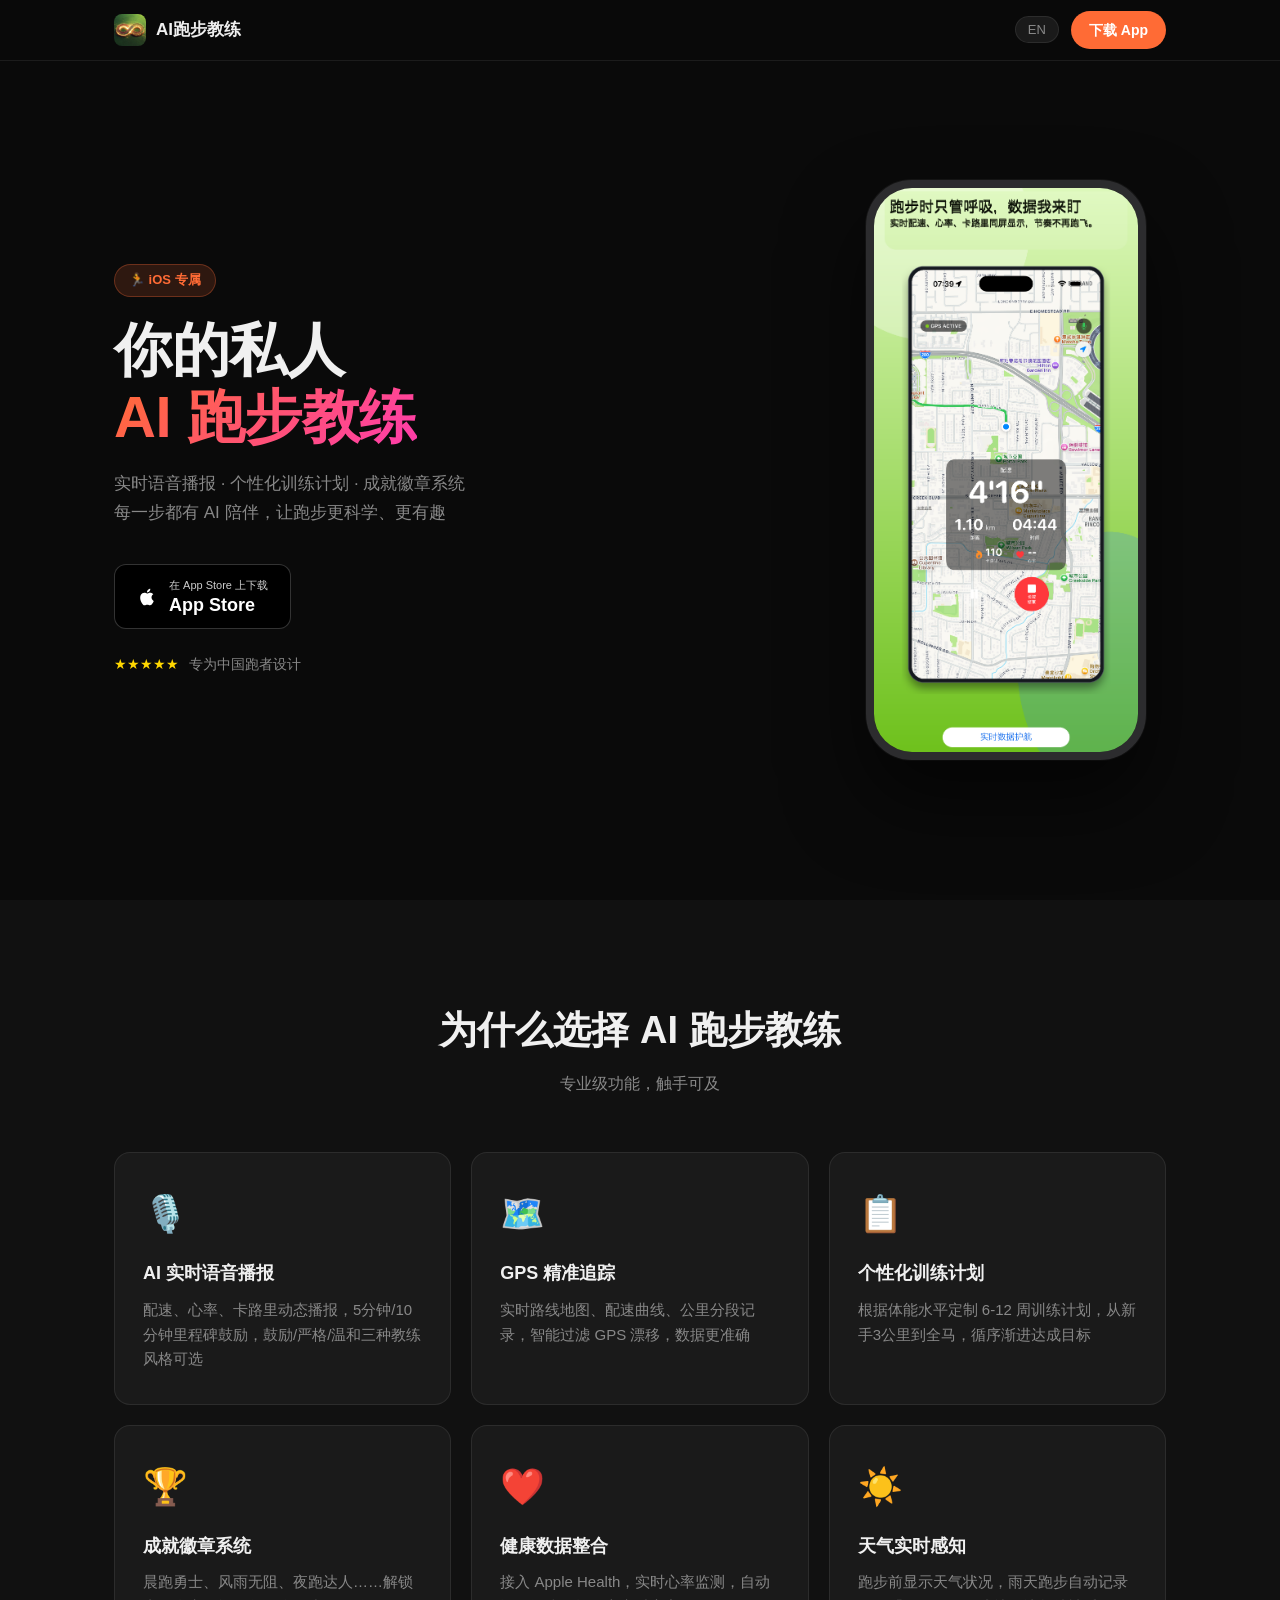
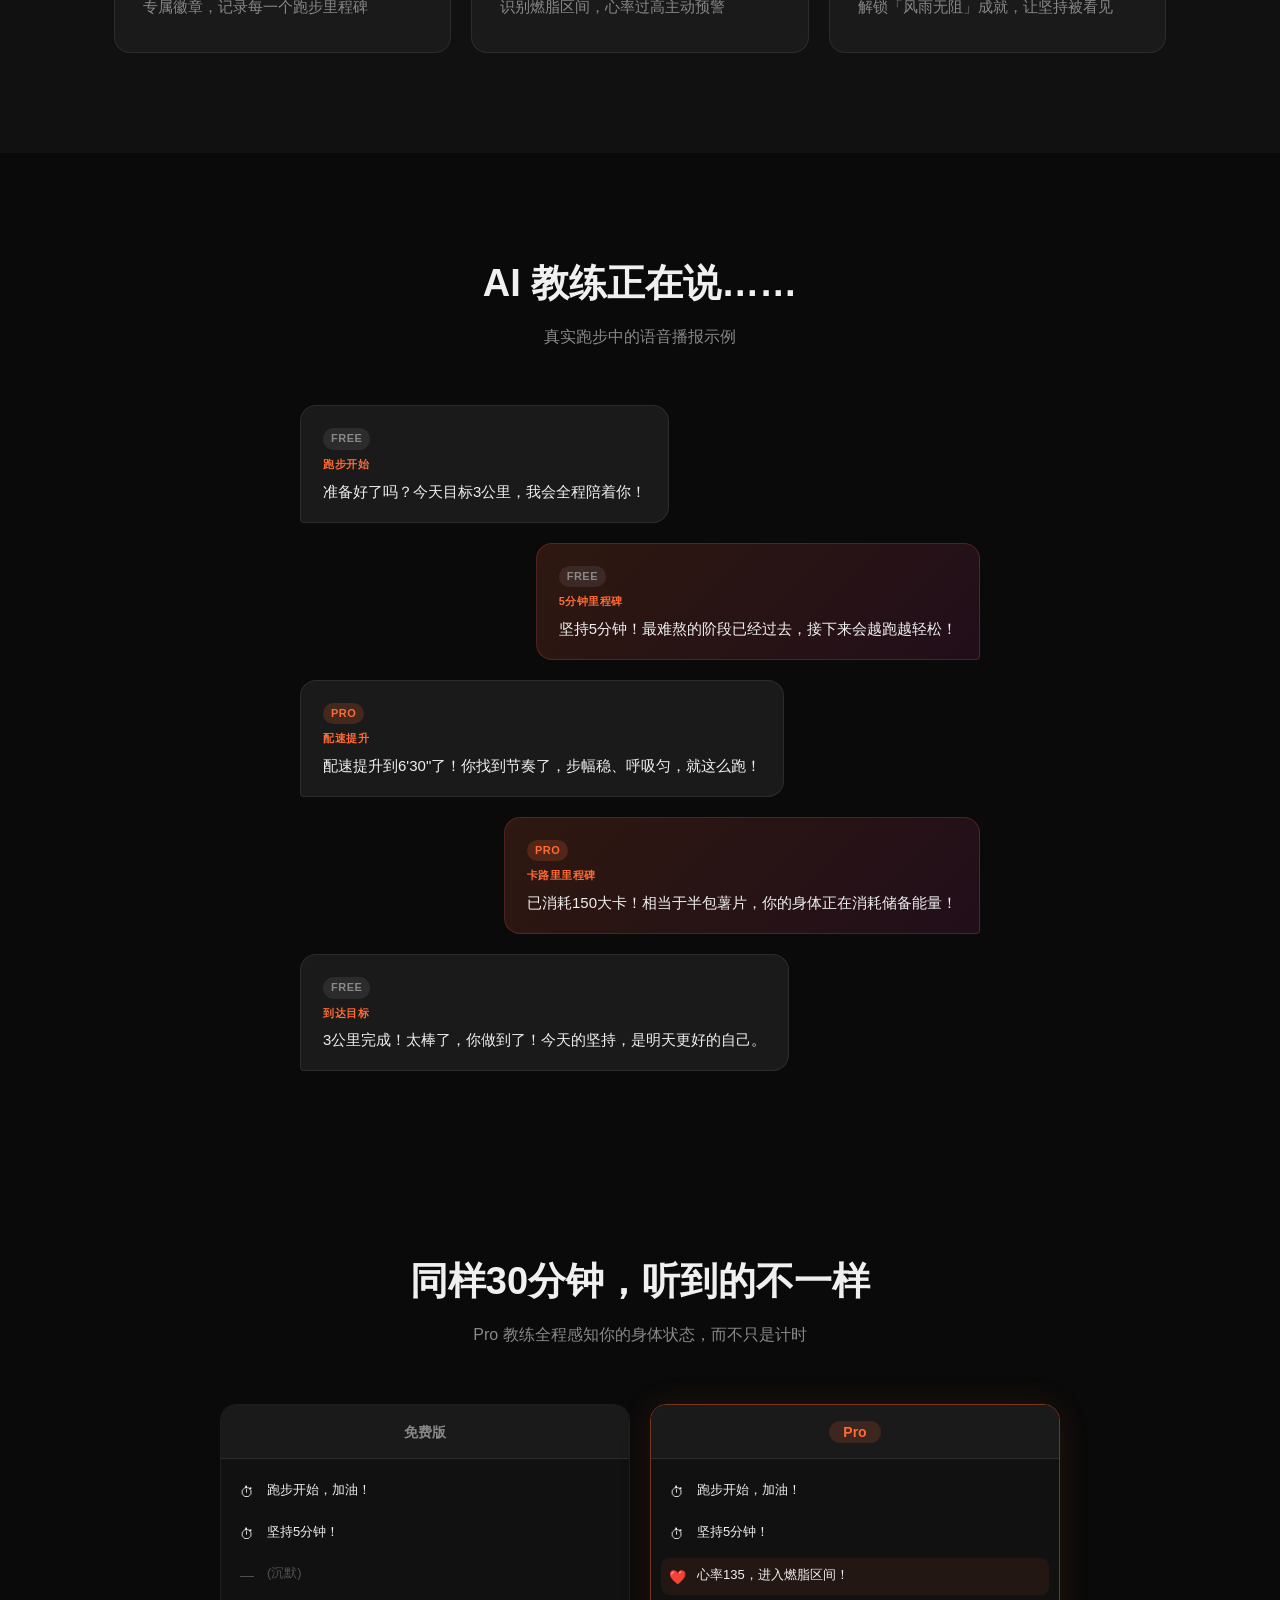
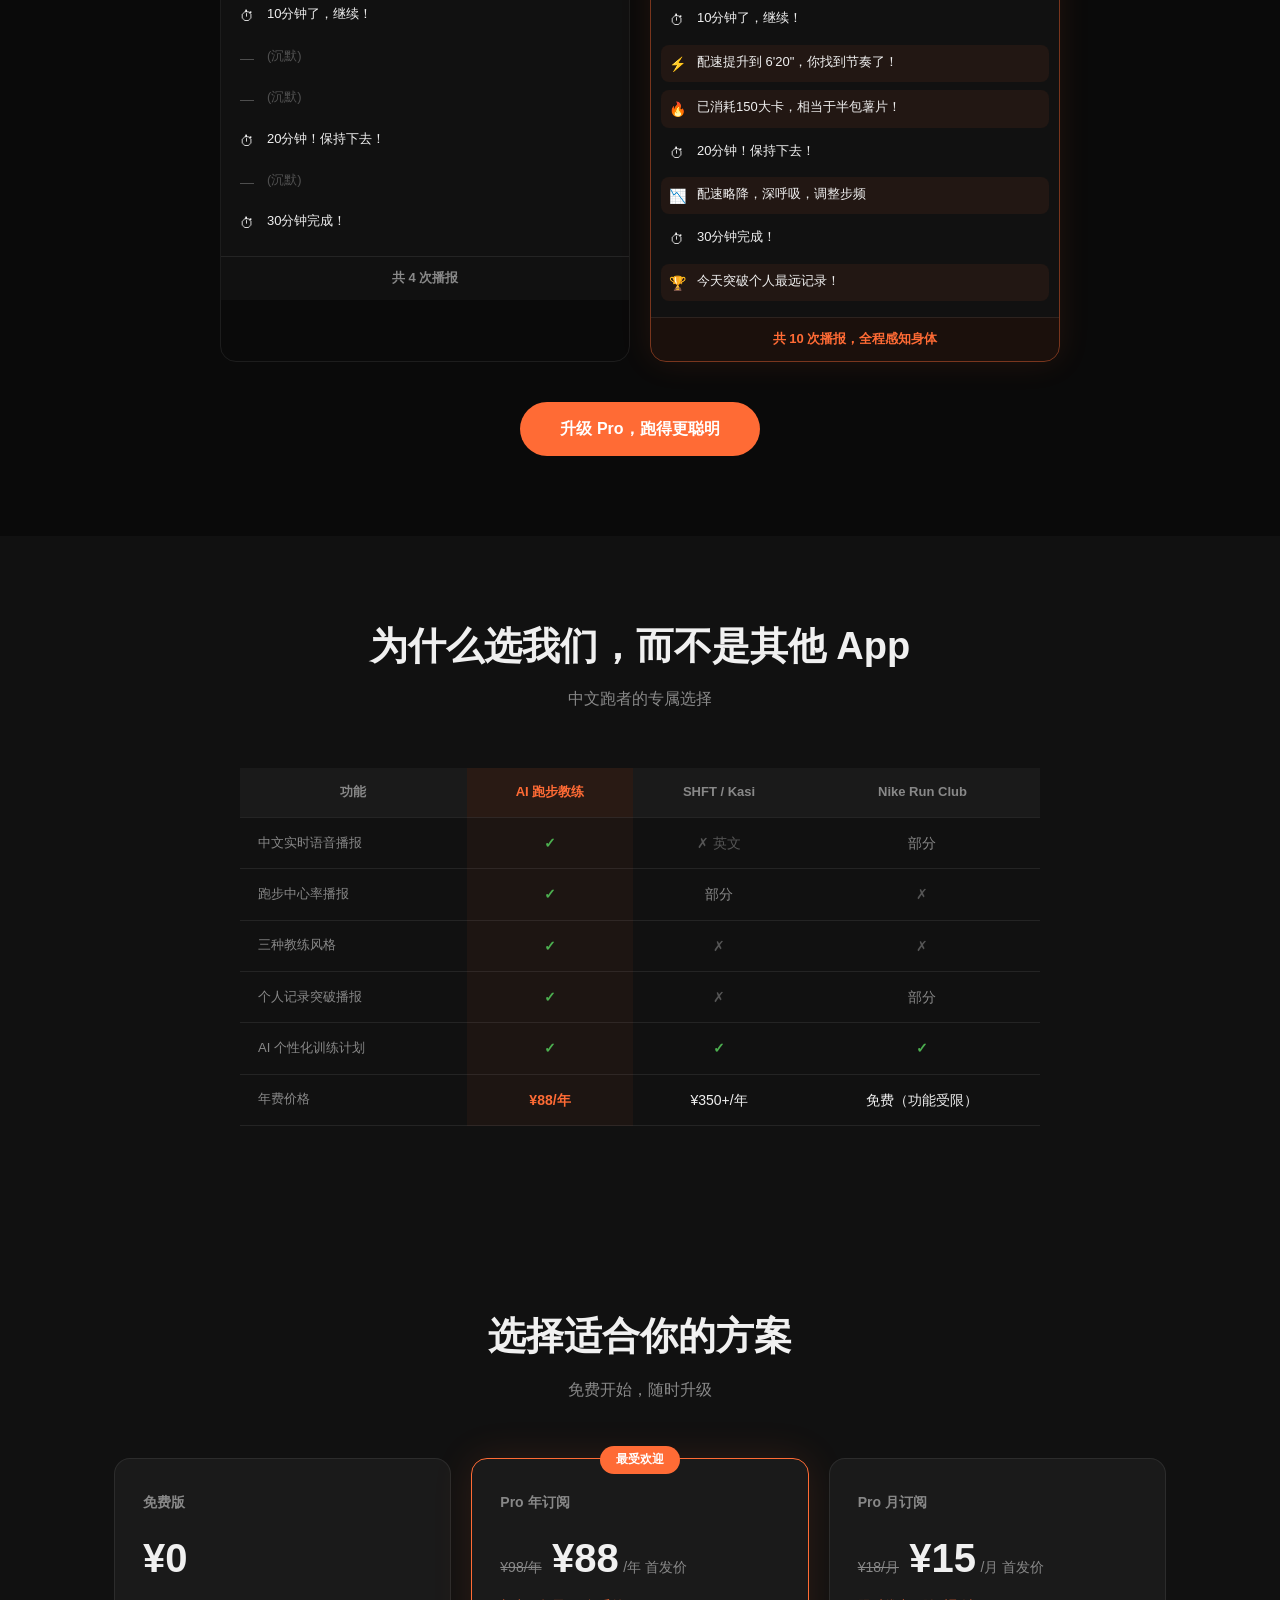
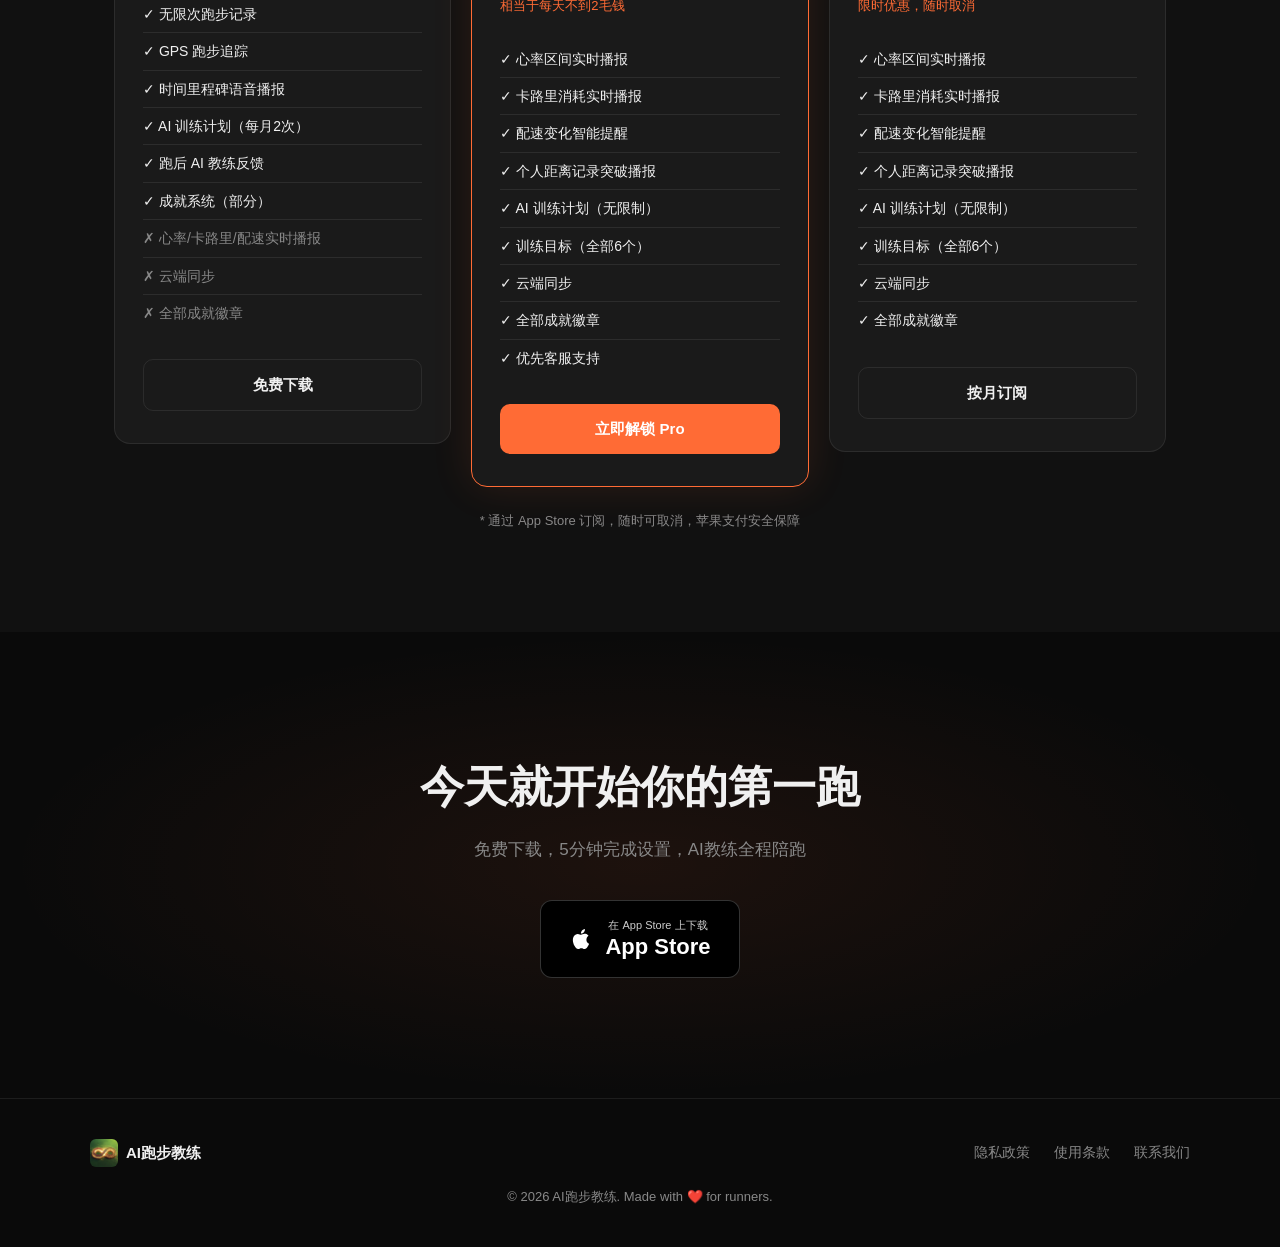
==== commit e9a68758: "网站更新：免费/Pro差异化展示 + 竞品对比 - 语音气泡加 FREE/PRO 标签，直观区分权益 - 新增「同样30分钟」Free vs Pro 逐行对比区块 - 新增竞品对比表（vs SHFT/" ====
--- a/website/index.html
+++ b/website/index.html
@@ -117,25 +117,209 @@
 
     <div class="voice-bubbles">
       <div class="bubble bubble-left reveal">
+        <div class="bubble-tier tier-free">FREE</div>
         <div class="bubble-time" data-zh="跑步开始" data-en="Run Start">跑步开始</div>
         <div class="bubble-text" data-zh="准备好了吗？今天目标3公里，我会全程陪着你！" data-en="Ready? Today's goal is 3km — I'll be with you every step!">准备好了吗？今天目标3公里，我会全程陪着你！</div>
       </div>
       <div class="bubble bubble-right reveal">
+        <div class="bubble-tier tier-free">FREE</div>
         <div class="bubble-time" data-zh="5分钟里程碑" data-en="5-Minute Milestone">5分钟里程碑</div>
         <div class="bubble-text" data-zh="坚持5分钟！最难熬的阶段已经过去，接下来会越跑越轻松！" data-en="5 minutes in! The hardest part is over — it only gets easier from here!">坚持5分钟！最难熬的阶段已经过去，接下来会越跑越轻松！</div>
       </div>
       <div class="bubble bubble-left reveal">
+        <div class="bubble-tier tier-pro">PRO</div>
         <div class="bubble-time" data-zh="配速提升" data-en="Pace Improved">配速提升</div>
         <div class="bubble-text" data-zh="配速提升到6'30\"了！你找到节奏了，步幅稳、呼吸匀，就这么跑！" data-en="Pace is up to 6'30\"! You found your rhythm — steady stride, even breathing, keep it up!">配速提升到6'30"了！你找到节奏了，步幅稳、呼吸匀，就这么跑！</div>
       </div>
       <div class="bubble bubble-right reveal">
+        <div class="bubble-tier tier-pro">PRO</div>
         <div class="bubble-time" data-zh="卡路里里程碑" data-en="Calorie Milestone">卡路里里程碑</div>
         <div class="bubble-text" data-zh="已消耗150大卡！相当于半包薯片，你的身体正在消耗储备能量！" data-en="150 calories burned! That's half a bag of chips — your body is tapping into stored energy!">已消耗150大卡！相当于半包薯片，你的身体正在消耗储备能量！</div>
       </div>
       <div class="bubble bubble-left reveal">
+        <div class="bubble-tier tier-free">FREE</div>
         <div class="bubble-time" data-zh="到达目标" data-en="Goal Reached">到达目标</div>
         <div class="bubble-text" data-zh="3公里完成！太棒了，你做到了！今天的坚持，是明天更好的自己。" data-en="3km done! Amazing — you did it! Today's effort is tomorrow's better you.">3公里完成！太棒了，你做到了！今天的坚持，是明天更好的自己。</div>
       </div>
+    </div>
+  </div>
+</section>
+
+<!-- Free vs Pro 30分钟跑步体验对比 -->
+<section class="compare-section">
+  <div class="section-inner">
+    <h2 class="section-title">
+      <span data-zh="同样30分钟，听到的不一样" data-en="Same 30-min run, totally different experience">同样30分钟，听到的不一样</span>
+    </h2>
+    <p class="section-sub" data-zh="Pro 教练全程感知你的身体状态，而不只是计时" data-en="Pro coach tracks your body throughout — not just your time">Pro 教练全程感知你的身体状态，而不只是计时</p>
+
+    <div class="compare-grid">
+      <!-- 免费列 -->
+      <div class="compare-col compare-free">
+        <div class="compare-header">
+          <span class="compare-badge-free" data-zh="免费版" data-en="Free Plan">免费版</span>
+        </div>
+        <div class="compare-items">
+          <div class="compare-item">
+            <span class="ci-icon">⏱</span>
+            <span data-zh="跑步开始，加油！" data-en="Let's start — you got this!">跑步开始，加油！</span>
+          </div>
+          <div class="compare-item">
+            <span class="ci-icon">⏱</span>
+            <span data-zh="坚持5分钟！" data-en="5 minutes in, keep going!">坚持5分钟！</span>
+          </div>
+          <div class="compare-item ci-dim">
+            <span class="ci-icon">—</span>
+            <span data-zh="（沉默）" data-en="(silence)">(沉默)</span>
+          </div>
+          <div class="compare-item">
+            <span class="ci-icon">⏱</span>
+            <span data-zh="10分钟了，继续！" data-en="10 minutes, keep it up!">10分钟了，继续！</span>
+          </div>
+          <div class="compare-item ci-dim">
+            <span class="ci-icon">—</span>
+            <span data-zh="（沉默）" data-en="(silence)">(沉默)</span>
+          </div>
+          <div class="compare-item ci-dim">
+            <span class="ci-icon">—</span>
+            <span data-zh="（沉默）" data-en="(silence)">(沉默)</span>
+          </div>
+          <div class="compare-item">
+            <span class="ci-icon">⏱</span>
+            <span data-zh="20分钟！保持下去！" data-en="20 minutes! Keep pushing!">20分钟！保持下去！</span>
+          </div>
+          <div class="compare-item ci-dim">
+            <span class="ci-icon">—</span>
+            <span data-zh="（沉默）" data-en="(silence)">(沉默)</span>
+          </div>
+          <div class="compare-item">
+            <span class="ci-icon">⏱</span>
+            <span data-zh="30分钟完成！" data-en="30 minutes done!">30分钟完成！</span>
+          </div>
+        </div>
+        <div class="compare-total compare-total-free">
+          <span data-zh="共 4 次播报" data-en="4 coaching moments">共 4 次播报</span>
+        </div>
+      </div>
+
+      <!-- Pro列 -->
+      <div class="compare-col compare-pro">
+        <div class="compare-header">
+          <span class="compare-badge-pro">Pro</span>
+        </div>
+        <div class="compare-items">
+          <div class="compare-item">
+            <span class="ci-icon">⏱</span>
+            <span data-zh="跑步开始，加油！" data-en="Let's start — you got this!">跑步开始，加油！</span>
+          </div>
+          <div class="compare-item">
+            <span class="ci-icon">⏱</span>
+            <span data-zh="坚持5分钟！" data-en="5 minutes in, keep going!">坚持5分钟！</span>
+          </div>
+          <div class="compare-item ci-pro-only">
+            <span class="ci-icon">❤️</span>
+            <span data-zh="心率135，进入燃脂区间！" data-en="HR 135 — you're in the fat-burn zone!">心率135，进入燃脂区间！</span>
+          </div>
+          <div class="compare-item">
+            <span class="ci-icon">⏱</span>
+            <span data-zh="10分钟了，继续！" data-en="10 minutes, keep it up!">10分钟了，继续！</span>
+          </div>
+          <div class="compare-item ci-pro-only">
+            <span class="ci-icon">⚡</span>
+            <span data-zh="配速提升到 6'20\"，你找到节奏了！" data-en="Pace up to 6'20\" — you found your rhythm!">配速提升到 6'20"，你找到节奏了！</span>
+          </div>
+          <div class="compare-item ci-pro-only">
+            <span class="ci-icon">🔥</span>
+            <span data-zh="已消耗150大卡，相当于半包薯片！" data-en="150 cal burned — that's half a bag of chips!">已消耗150大卡，相当于半包薯片！</span>
+          </div>
+          <div class="compare-item">
+            <span class="ci-icon">⏱</span>
+            <span data-zh="20分钟！保持下去！" data-en="20 minutes! Keep pushing!">20分钟！保持下去！</span>
+          </div>
+          <div class="compare-item ci-pro-only">
+            <span class="ci-icon">📉</span>
+            <span data-zh="配速略降，深呼吸，调整步频" data-en="Pace dropping — breathe deep, adjust your cadence">配速略降，深呼吸，调整步频</span>
+          </div>
+          <div class="compare-item">
+            <span class="ci-icon">⏱</span>
+            <span data-zh="30分钟完成！" data-en="30 minutes done!">30分钟完成！</span>
+          </div>
+          <div class="compare-item ci-pro-only">
+            <span class="ci-icon">🏆</span>
+            <span data-zh="今天突破个人最远记录！" data-en="New personal distance record!">今天突破个人最远记录！</span>
+          </div>
+        </div>
+        <div class="compare-total compare-total-pro">
+          <span data-zh="共 10 次播报，全程感知身体" data-en="10 coaching moments — full body awareness">共 10 次播报，全程感知身体</span>
+        </div>
+      </div>
+    </div>
+
+    <div class="compare-cta">
+      <a href="https://apps.apple.com/cn/app/ai-running-coach/id6759183244" class="btn-plan btn-pro" style="display:inline-block;padding:14px 40px;font-size:16px;border-radius:28px;" target="_blank">
+        <span data-zh="升级 Pro，跑得更聪明" data-en="Upgrade Pro — Run Smarter">升级 Pro，跑得更聪明</span>
+      </a>
+    </div>
+  </div>
+</section>
+
+<!-- 与竞品对比 -->
+<section class="vs-section">
+  <div class="section-inner">
+    <h2 class="section-title">
+      <span data-zh="为什么选我们，而不是其他 App" data-en="Why us over other running apps">为什么选我们，而不是其他 App</span>
+    </h2>
+    <p class="section-sub" data-zh="中文跑者的专属选择" data-en="Built specifically for you">中文跑者的专属选择</p>
+
+    <div class="vs-table-wrap">
+      <table class="vs-table">
+        <thead>
+          <tr>
+            <th data-zh="功能" data-en="Feature">功能</th>
+            <th class="col-us" data-zh="AI 跑步教练" data-en="AI Running Coach">AI 跑步教练</th>
+            <th data-zh="SHFT / Kasi" data-en="SHFT / Kasi">SHFT / Kasi</th>
+            <th data-zh="Nike Run Club" data-en="Nike Run Club">Nike Run Club</th>
+          </tr>
+        </thead>
+        <tbody>
+          <tr>
+            <td data-zh="中文实时语音播报" data-en="Chinese real-time voice coaching">中文实时语音播报</td>
+            <td class="cell-us"><span class="vs-yes">✓</span></td>
+            <td><span class="vs-no">✗ 英文</span></td>
+            <td><span class="vs-partial">部分</span></td>
+          </tr>
+          <tr>
+            <td data-zh="跑步中心率播报" data-en="Heart rate coaching during run">跑步中心率播报</td>
+            <td class="cell-us"><span class="vs-yes">✓</span></td>
+            <td><span class="vs-partial">部分</span></td>
+            <td><span class="vs-no">✗</span></td>
+          </tr>
+          <tr>
+            <td data-zh="三种教练风格" data-en="3 coach styles">三种教练风格</td>
+            <td class="cell-us"><span class="vs-yes">✓</span></td>
+            <td><span class="vs-no">✗</span></td>
+            <td><span class="vs-no">✗</span></td>
+          </tr>
+          <tr>
+            <td data-zh="个人记录突破播报" data-en="Personal record alerts">个人记录突破播报</td>
+            <td class="cell-us"><span class="vs-yes">✓</span></td>
+            <td><span class="vs-no">✗</span></td>
+            <td><span class="vs-partial">部分</span></td>
+          </tr>
+          <tr>
+            <td data-zh="AI 个性化训练计划" data-en="AI training plans">AI 个性化训练计划</td>
+            <td class="cell-us"><span class="vs-yes">✓</span></td>
+            <td><span class="vs-yes">✓</span></td>
+            <td><span class="vs-yes">✓</span></td>
+          </tr>
+          <tr>
+            <td data-zh="年费价格" data-en="Annual price">年费价格</td>
+            <td class="cell-us" data-zh="¥88/年" data-en="$12.99/yr">¥88/年</td>
+            <td data-zh="¥350+/年" data-en="$50+/yr">¥350+/年</td>
+            <td data-zh="免费（功能受限）" data-en="Free (limited)">免费（功能受限）</td>
+          </tr>
+        </tbody>
+      </table>
     </div>
   </div>
 </section>
@@ -156,15 +340,13 @@
           <span class="price-num" data-zh="¥0" data-en="Free">¥0</span>
         </div>
         <ul class="plan-features">
-          <li class="yes" data-zh="✓ 每月3次跑步" data-en="✓ 3 runs/month">✓ 每月3次跑步</li>
+          <li class="yes" data-zh="✓ 无限次跑步记录" data-en="✓ Unlimited run tracking">✓ 无限次跑步记录</li>
           <li class="yes" data-zh="✓ GPS 跑步追踪" data-en="✓ GPS run tracking">✓ GPS 跑步追踪</li>
-          <li class="yes" data-zh="✓ 基础语音播报" data-en="✓ Basic voice coaching">✓ 基础语音播报</li>
-          <li class="yes" data-zh="✓ AI 训练计划（每月1次）" data-en="✓ AI training plan (1/month)">✓ AI 训练计划（每月1次）</li>
-          <li class="yes" data-zh="✓ AI 教练反馈（3条/次）" data-en="✓ AI coach feedback (3/run)">✓ AI 教练反馈（3条/次）</li>
-          <li class="yes" data-zh="✓ 训练目标（2个）" data-en="✓ Training goals (2)">✓ 训练目标（2个）</li>
-          <li class="yes" data-zh="✓ 成就系统（10个）" data-en="✓ Achievements (10)">✓ 成就系统（10个）</li>
-          <li class="no" data-zh="✗ 无限次跑步" data-en="✗ Unlimited runs">✗ 无限次跑步</li>
-          <li class="no" data-zh="✗ 完整语音教练" data-en="✗ Full voice coaching">✗ 完整语音教练</li>
+          <li class="yes" data-zh="✓ 时间里程碑语音播报" data-en="✓ Time milestone voice coaching">✓ 时间里程碑语音播报</li>
+          <li class="yes" data-zh="✓ AI 训练计划（每月2次）" data-en="✓ AI training plan (2/month)">✓ AI 训练计划（每月2次）</li>
+          <li class="yes" data-zh="✓ 跑后 AI 教练反馈" data-en="✓ Post-run AI coach feedback">✓ 跑后 AI 教练反馈</li>
+          <li class="yes" data-zh="✓ 成就系统（部分）" data-en="✓ Achievements (partial)">✓ 成就系统（部分）</li>
+          <li class="no" data-zh="✗ 心率/卡路里/配速实时播报" data-en="✗ Real-time HR, calories & pace coaching">✗ 心率/卡路里/配速实时播报</li>
           <li class="no" data-zh="✗ 云端同步" data-en="✗ Cloud data sync">✗ 云端同步</li>
           <li class="no" data-zh="✗ 全部成就徽章" data-en="✗ All achievement badges">✗ 全部成就徽章</li>
         </ul>
@@ -184,13 +366,14 @@
         </div>
         <p class="price-note" data-zh="相当于每天不到2毛钱" data-en="Less than $0.04/day">相当于每天不到2毛钱</p>
         <ul class="plan-features">
-          <li class="yes" data-zh="✓ 无限次跑步" data-en="✓ Unlimited runs">✓ 无限次跑步</li>
-          <li class="yes" data-zh="✓ 完整语音播报" data-en="✓ Full voice coaching">✓ 完整语音播报</li>
+          <li class="yes" data-zh="✓ 心率区间实时播报" data-en="✓ Real-time heart rate zone coaching">✓ 心率区间实时播报</li>
+          <li class="yes" data-zh="✓ 卡路里消耗实时播报" data-en="✓ Real-time calorie tracking & coaching">✓ 卡路里消耗实时播报</li>
+          <li class="yes" data-zh="✓ 配速变化智能提醒" data-en="✓ Smart pace change alerts">✓ 配速变化智能提醒</li>
+          <li class="yes" data-zh="✓ 个人距离记录突破播报" data-en="✓ Personal distance record alerts">✓ 个人距离记录突破播报</li>
           <li class="yes" data-zh="✓ AI 训练计划（无限制）" data-en="✓ Unlimited AI training plans">✓ AI 训练计划（无限制）</li>
-          <li class="yes" data-zh="✓ AI 教练反馈（无限制）" data-en="✓ Unlimited AI coach feedback">✓ AI 教练反馈（无限制）</li>
           <li class="yes" data-zh="✓ 训练目标（全部6个）" data-en="✓ All 6 training goals">✓ 训练目标（全部6个）</li>
           <li class="yes" data-zh="✓ 云端同步" data-en="✓ Cloud data sync">✓ 云端同步</li>
-          <li class="yes" data-zh="✓ 全部成就徽章（无限制）" data-en="✓ All achievement badges">✓ 全部成就徽章（无限制）</li>
+          <li class="yes" data-zh="✓ 全部成就徽章" data-en="✓ All achievement badges">✓ 全部成就徽章</li>
           <li class="yes" data-zh="✓ 优先客服支持" data-en="✓ Priority support">✓ 优先客服支持</li>
         </ul>
         <a href="https://apps.apple.com/cn/app/ai-running-coach/id6759183244" class="btn-plan btn-pro" target="_blank">
@@ -208,13 +391,14 @@
         </div>
         <p class="price-note" data-zh="限时优惠，随时取消" data-en="Limited-time offer, cancel anytime">限时优惠，随时取消</p>
         <ul class="plan-features">
-          <li class="yes" data-zh="✓ 无限次跑步" data-en="✓ Unlimited runs">✓ 无限次跑步</li>
-          <li class="yes" data-zh="✓ 完整语音播报" data-en="✓ Full voice coaching">✓ 完整语音播报</li>
+          <li class="yes" data-zh="✓ 心率区间实时播报" data-en="✓ Real-time heart rate zone coaching">✓ 心率区间实时播报</li>
+          <li class="yes" data-zh="✓ 卡路里消耗实时播报" data-en="✓ Real-time calorie tracking & coaching">✓ 卡路里消耗实时播报</li>
+          <li class="yes" data-zh="✓ 配速变化智能提醒" data-en="✓ Smart pace change alerts">✓ 配速变化智能提醒</li>
+          <li class="yes" data-zh="✓ 个人距离记录突破播报" data-en="✓ Personal distance record alerts">✓ 个人距离记录突破播报</li>
           <li class="yes" data-zh="✓ AI 训练计划（无限制）" data-en="✓ Unlimited AI training plans">✓ AI 训练计划（无限制）</li>
-          <li class="yes" data-zh="✓ AI 教练反馈（无限制）" data-en="✓ Unlimited AI coach feedback">✓ AI 教练反馈（无限制）</li>
           <li class="yes" data-zh="✓ 训练目标（全部6个）" data-en="✓ All 6 training goals">✓ 训练目标（全部6个）</li>
           <li class="yes" data-zh="✓ 云端同步" data-en="✓ Cloud data sync">✓ 云端同步</li>
-          <li class="yes" data-zh="✓ 全部成就徽章（无限制）" data-en="✓ All achievement badges">✓ 全部成就徽章（无限制）</li>
+          <li class="yes" data-zh="✓ 全部成就徽章" data-en="✓ All achievement badges">✓ 全部成就徽章</li>
         </ul>
         <a href="https://apps.apple.com/cn/app/ai-running-coach/id6759183244" class="btn-plan btn-free" target="_blank">
           <span data-zh="按月订阅" data-en="Subscribe Monthly">按月订阅</span>
--- a/website/style.css
+++ b/website/style.css
@@ -394,3 +394,155 @@
   .hero-title { font-size: 32px; }
   .nav-title { display: none; }
 }
+
+/* ===== 语音气泡 Tier 标签 ===== */
+.bubble-tier {
+  display: inline-block;
+  font-size: 11px;
+  font-weight: 700;
+  padding: 2px 8px;
+  border-radius: 20px;
+  margin-bottom: 6px;
+  letter-spacing: 0.5px;
+}
+.tier-free {
+  background: rgba(255,255,255,0.08);
+  color: #888;
+}
+.tier-pro {
+  background: rgba(255,107,53,0.18);
+  color: var(--orange);
+}
+
+/* ===== Free vs Pro 对比区 ===== */
+.compare-section {
+  padding: 80px 24px;
+  background: var(--bg);
+}
+.compare-grid {
+  display: grid;
+  grid-template-columns: 1fr 1fr;
+  gap: 20px;
+  max-width: 840px;
+  margin: 48px auto 40px;
+}
+.compare-col {
+  border-radius: var(--radius);
+  overflow: hidden;
+  border: 1px solid var(--border);
+}
+.compare-col.compare-pro {
+  border-color: rgba(255,107,53,0.45);
+  box-shadow: 0 0 32px rgba(255,107,53,0.1);
+}
+.compare-header {
+  padding: 14px 20px;
+  text-align: center;
+  background: var(--bg3);
+  border-bottom: 1px solid var(--border);
+}
+.compare-badge-free {
+  font-size: 14px;
+  font-weight: 700;
+  color: var(--text-sub);
+}
+.compare-badge-pro {
+  font-size: 14px;
+  font-weight: 700;
+  color: var(--orange);
+  background: rgba(255,107,53,0.15);
+  padding: 3px 14px;
+  border-radius: 20px;
+}
+.compare-items {
+  padding: 16px 16px;
+  display: flex;
+  flex-direction: column;
+  gap: 8px;
+  background: var(--bg2);
+}
+.compare-item {
+  display: flex;
+  align-items: flex-start;
+  gap: 10px;
+  font-size: 13px;
+  color: var(--text);
+  padding: 5px 0;
+}
+.compare-item.ci-dim {
+  opacity: 0.28;
+}
+.compare-item.ci-pro-only {
+  background: rgba(255,107,53,0.07);
+  margin: 0 -6px;
+  padding: 7px 6px;
+  border-radius: 8px;
+}
+.ci-icon {
+  width: 20px;
+  text-align: center;
+  flex-shrink: 0;
+  font-size: 14px;
+  margin-top: 1px;
+}
+.compare-total {
+  padding: 11px 20px;
+  text-align: center;
+  font-size: 13px;
+  font-weight: 600;
+  border-top: 1px solid var(--border);
+}
+.compare-total-free { color: var(--text-sub); background: var(--bg2); }
+.compare-total-pro  { color: var(--orange); background: rgba(255,107,53,0.07); }
+.compare-cta { text-align: center; margin-top: 36px; }
+
+/* ===== 竞品对比表 ===== */
+.vs-section {
+  padding: 80px 24px;
+  background: var(--bg2);
+}
+.vs-table-wrap {
+  max-width: 800px;
+  margin: 48px auto 0;
+  overflow-x: auto;
+}
+.vs-table {
+  width: 100%;
+  border-collapse: collapse;
+  font-size: 14px;
+}
+.vs-table th, .vs-table td {
+  padding: 14px 18px;
+  text-align: center;
+  border-bottom: 1px solid var(--border);
+}
+.vs-table th {
+  font-size: 13px;
+  font-weight: 700;
+  color: var(--text-sub);
+  background: var(--bg3);
+}
+.vs-table th.col-us {
+  color: var(--orange);
+  background: rgba(255,107,53,0.1);
+}
+.vs-table td:first-child {
+  text-align: left;
+  color: var(--text-sub);
+  font-size: 13px;
+}
+.vs-table td.cell-us {
+  color: var(--orange);
+  font-weight: 700;
+  background: rgba(255,107,53,0.05);
+}
+.vs-table td.cell-no { color: #555; }
+.vs-table td.cell-partial { color: #888; }
+.vs-yes { color: #4CAF50; font-weight: 700; }
+.vs-no  { color: #555; }
+.vs-partial { color: #888; }
+
+@media (max-width: 768px) {
+  .compare-grid { grid-template-columns: 1fr; }
+  .vs-table th, .vs-table td { padding: 10px 12px; font-size: 12px; }
+}
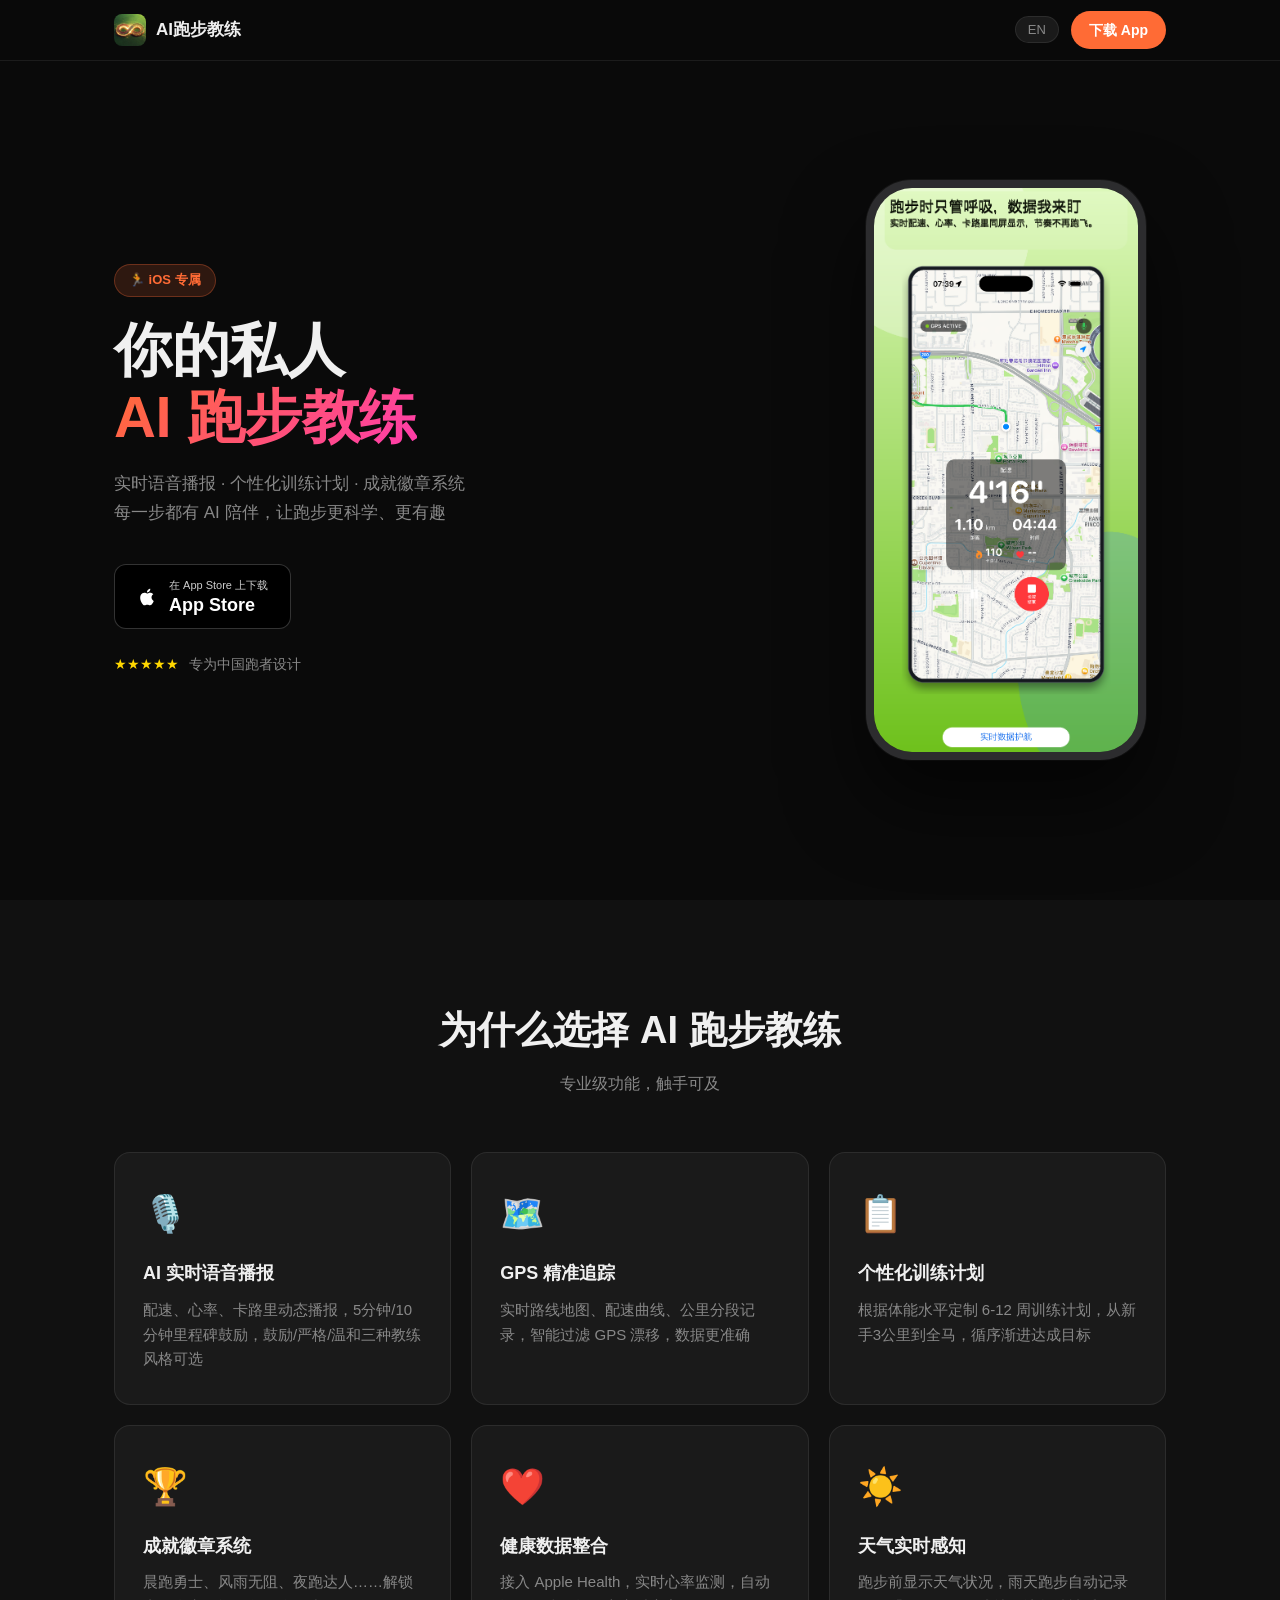
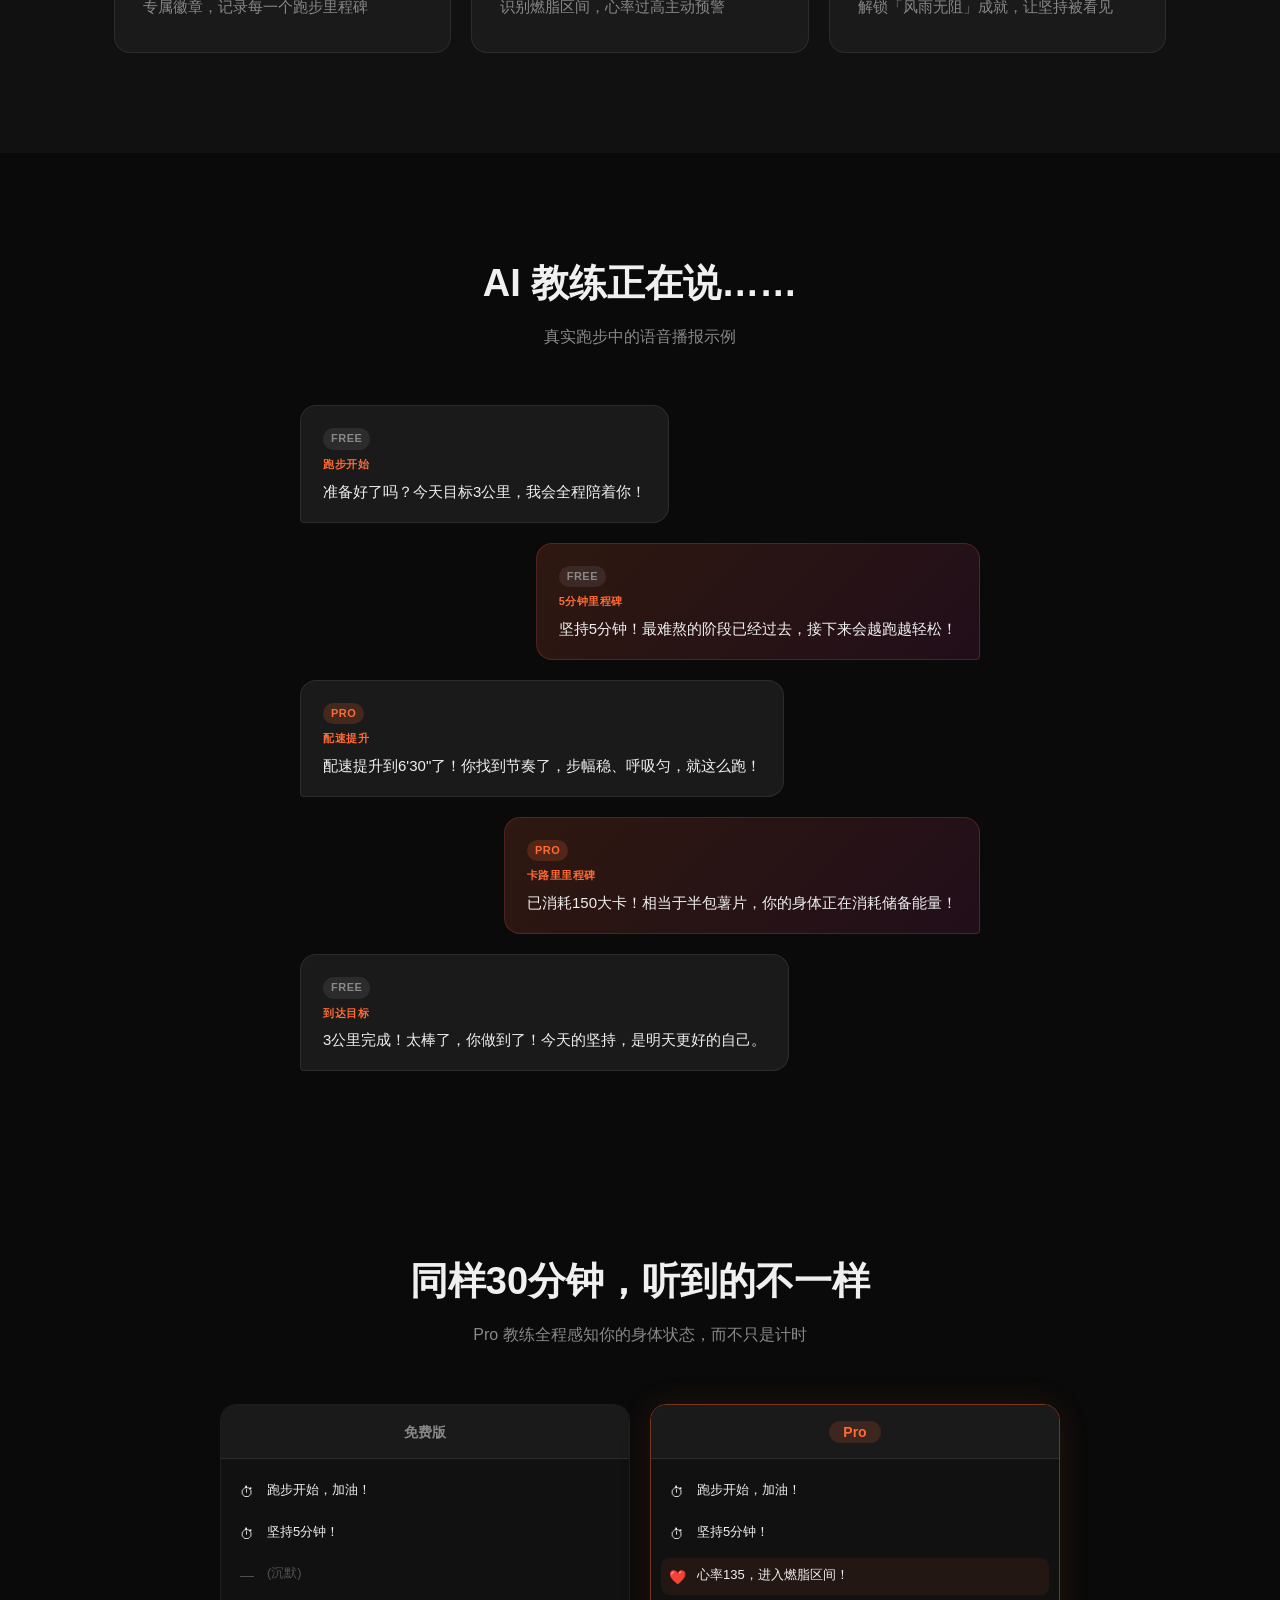
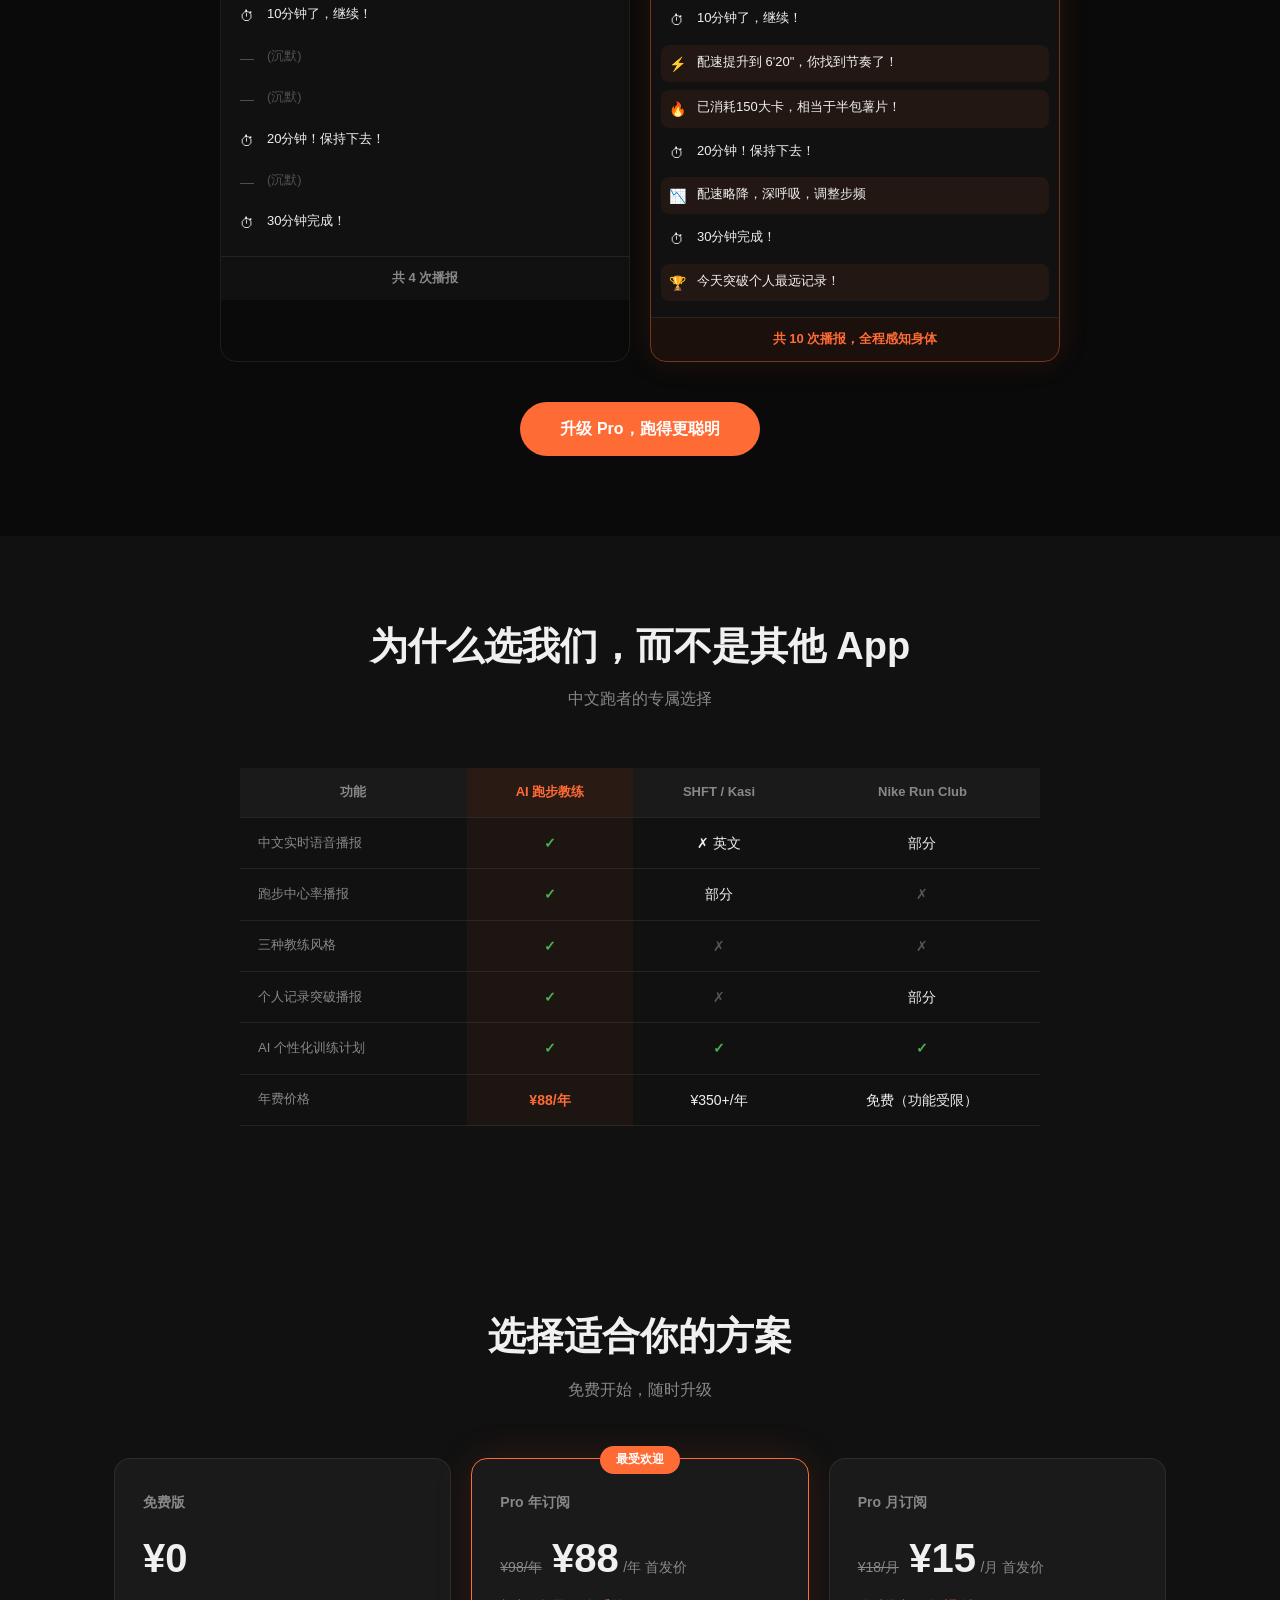
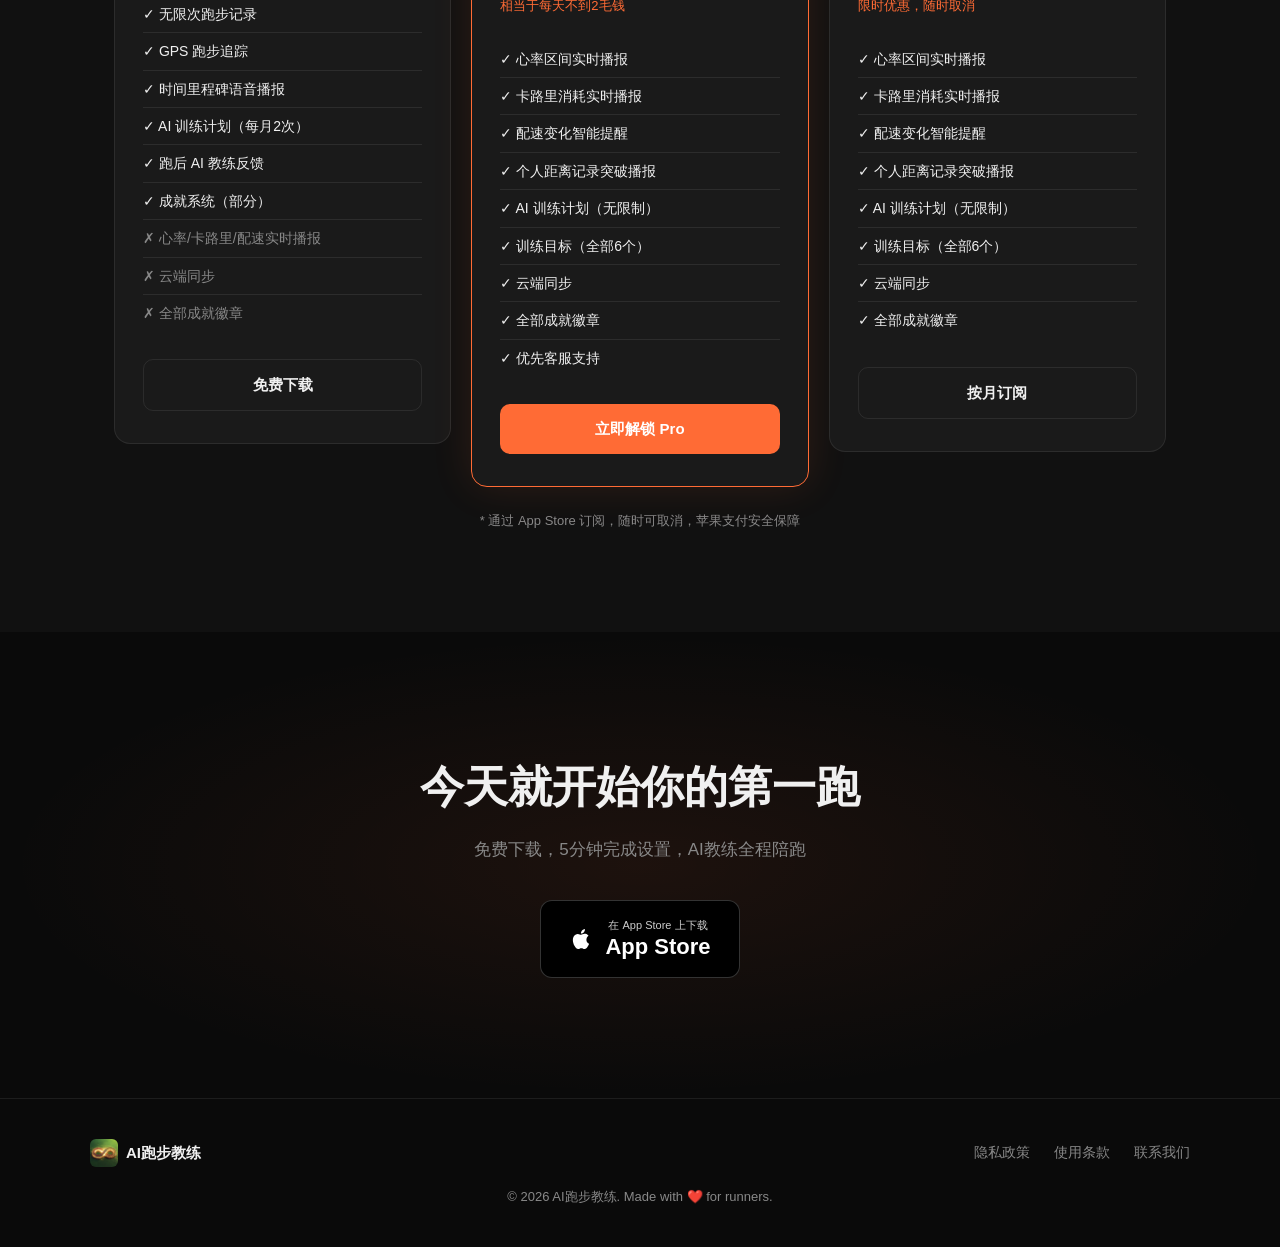
==== commit 07affaeb: "修复竞品对比表英文模式下未翻译的中文文本 Co-Authored-By: Claude Sonnet 4.6 <noreply@anthropic.com>" ====
--- a/website/index.html
+++ b/website/index.html
@@ -285,13 +285,13 @@
           <tr>
             <td data-zh="中文实时语音播报" data-en="Chinese real-time voice coaching">中文实时语音播报</td>
             <td class="cell-us"><span class="vs-yes">✓</span></td>
-            <td><span class="vs-no">✗ 英文</span></td>
-            <td><span class="vs-partial">部分</span></td>
+            <td><span data-zh="✗ 英文" data-en="✗ English only">✗ 英文</span></td>
+            <td><span data-zh="部分" data-en="Partial">部分</span></td>
           </tr>
           <tr>
             <td data-zh="跑步中心率播报" data-en="Heart rate coaching during run">跑步中心率播报</td>
             <td class="cell-us"><span class="vs-yes">✓</span></td>
-            <td><span class="vs-partial">部分</span></td>
+            <td><span data-zh="部分" data-en="Partial">部分</span></td>
             <td><span class="vs-no">✗</span></td>
           </tr>
           <tr>
@@ -304,7 +304,7 @@
             <td data-zh="个人记录突破播报" data-en="Personal record alerts">个人记录突破播报</td>
             <td class="cell-us"><span class="vs-yes">✓</span></td>
             <td><span class="vs-no">✗</span></td>
-            <td><span class="vs-partial">部分</span></td>
+            <td><span data-zh="部分" data-en="Partial">部分</span></td>
           </tr>
           <tr>
             <td data-zh="AI 个性化训练计划" data-en="AI training plans">AI 个性化训练计划</td>
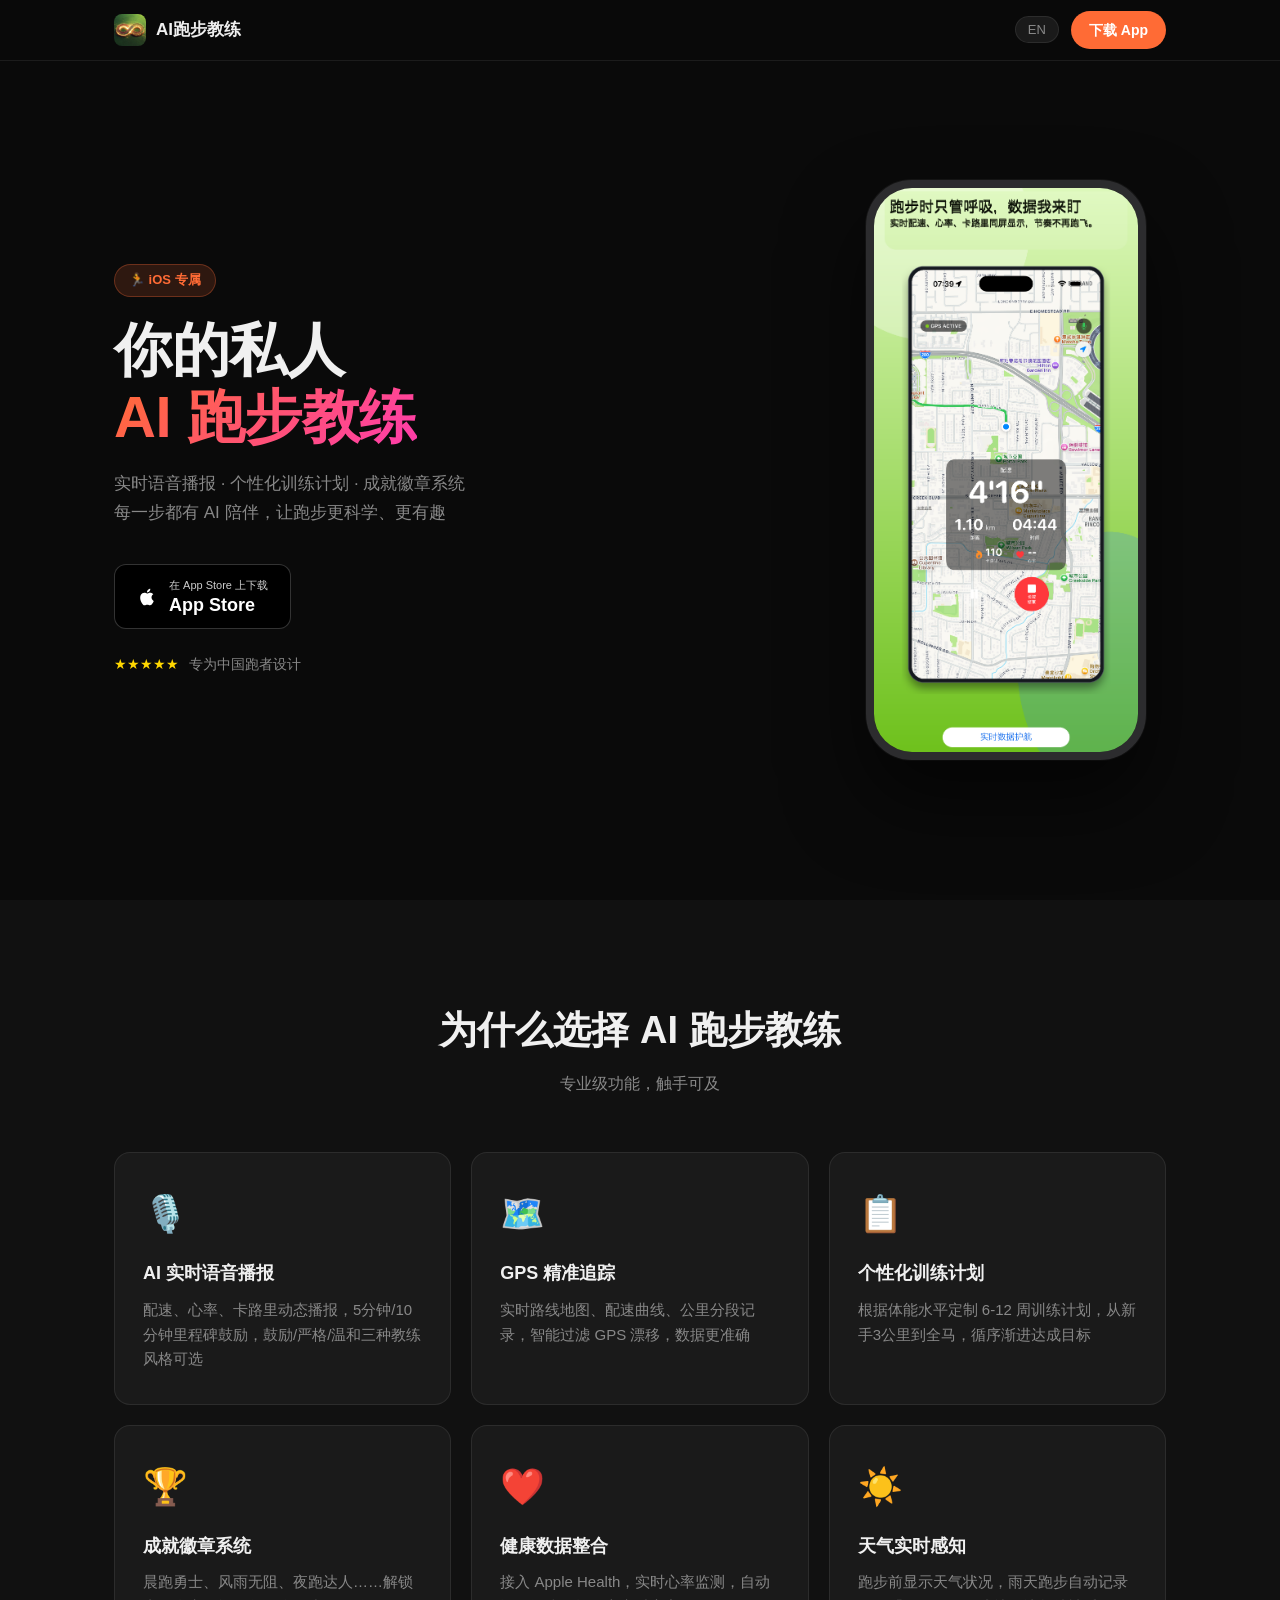
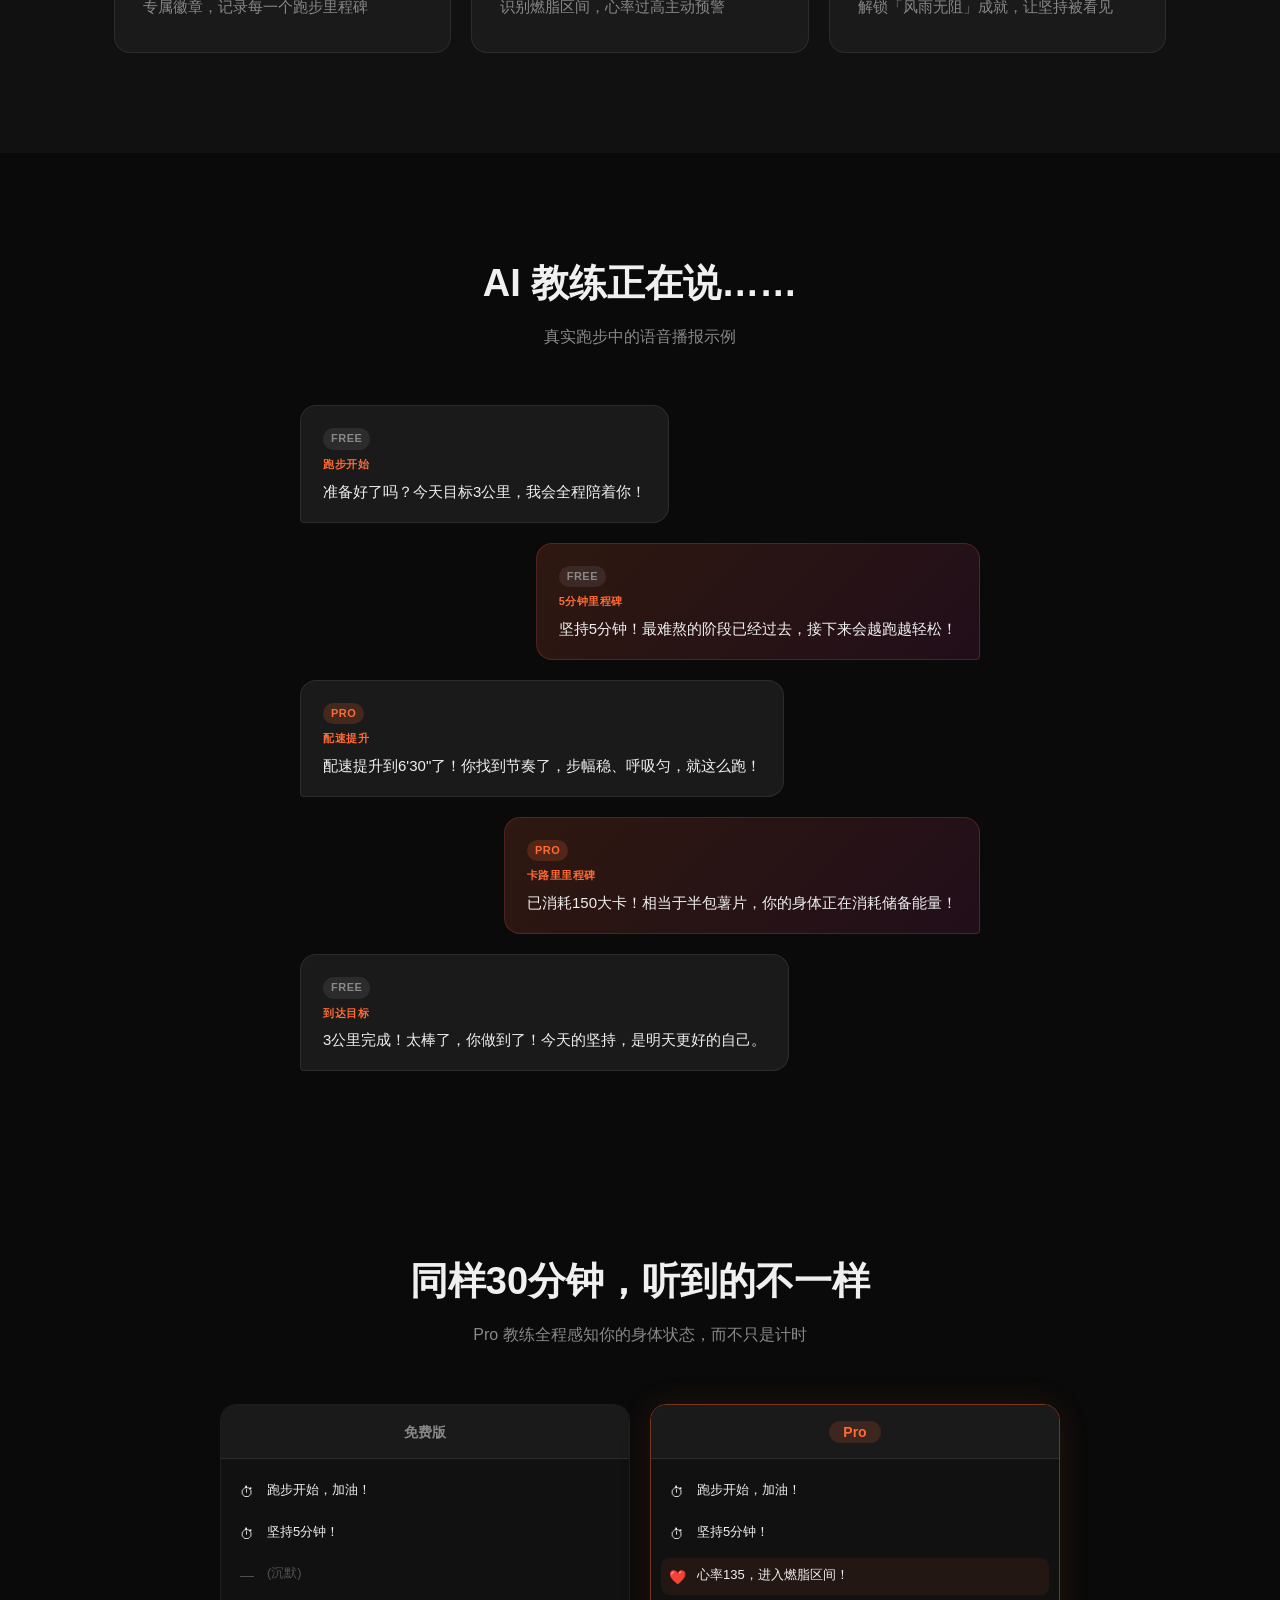
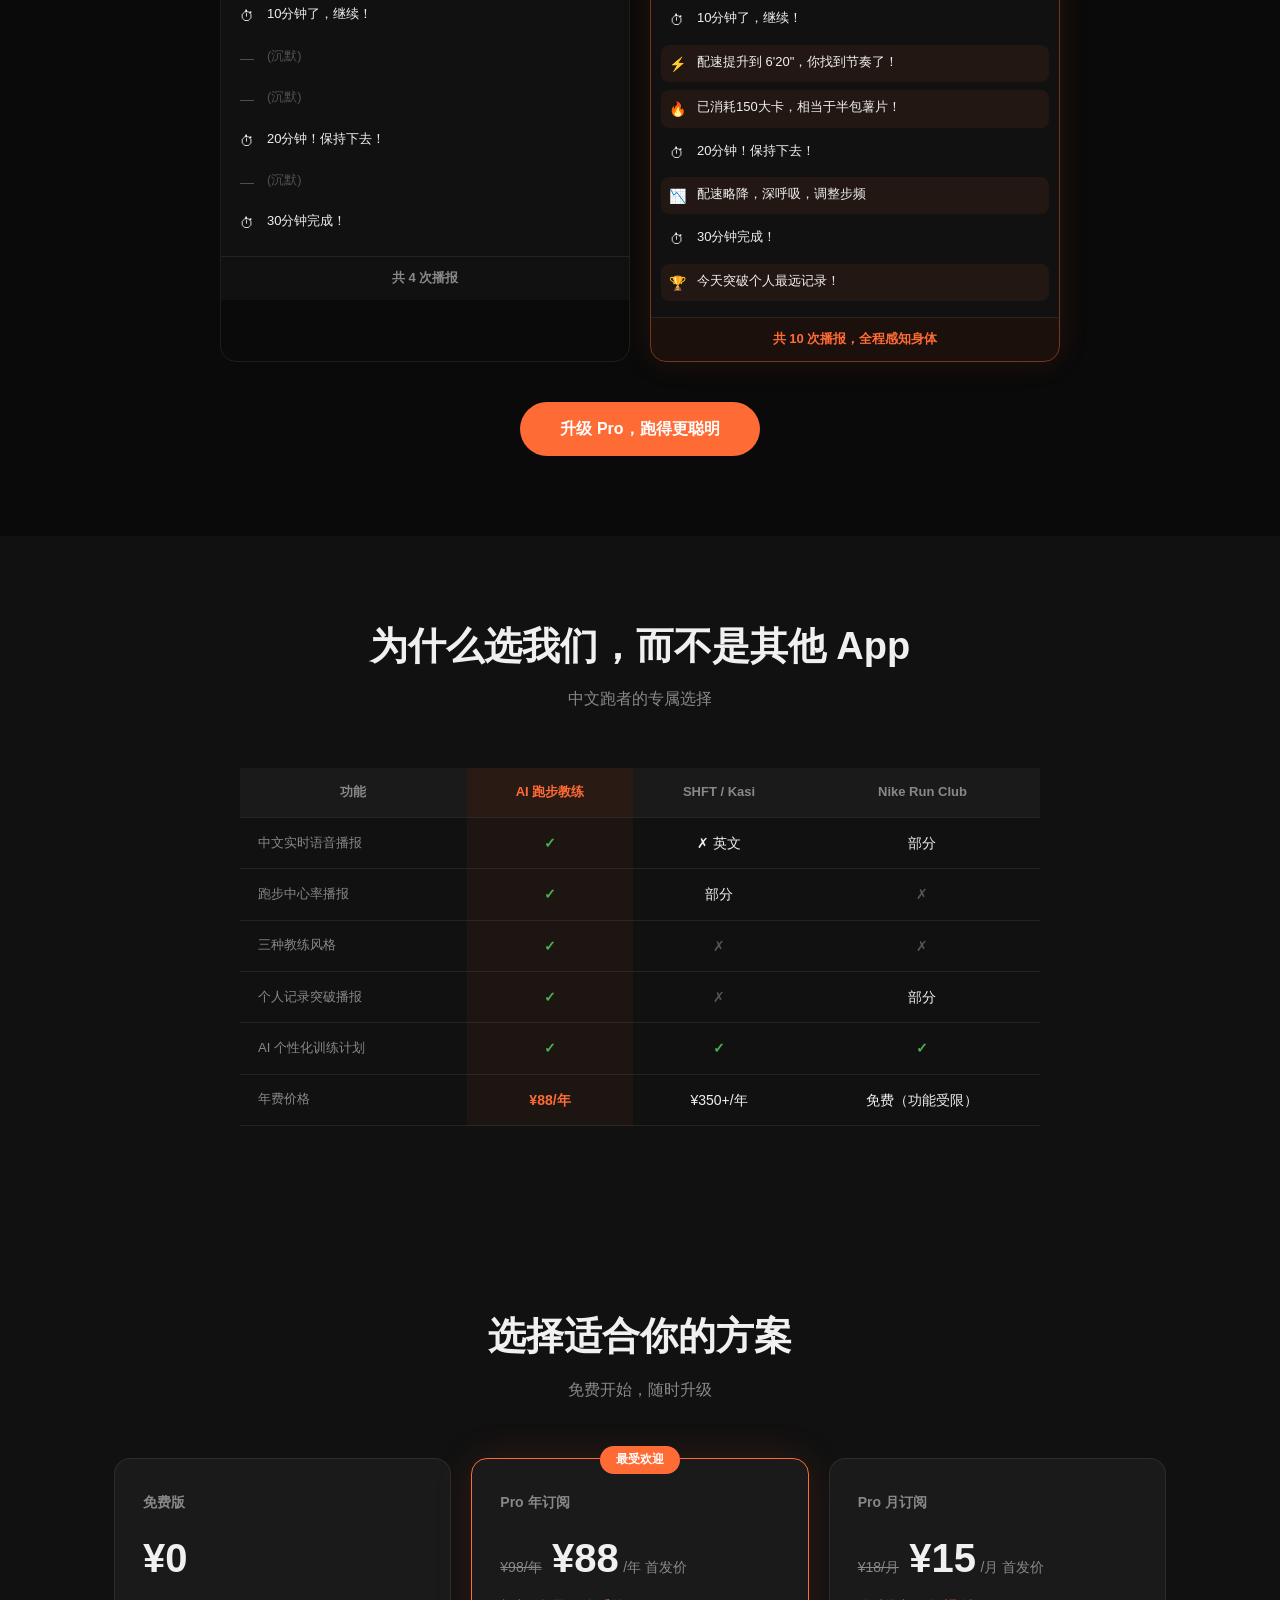
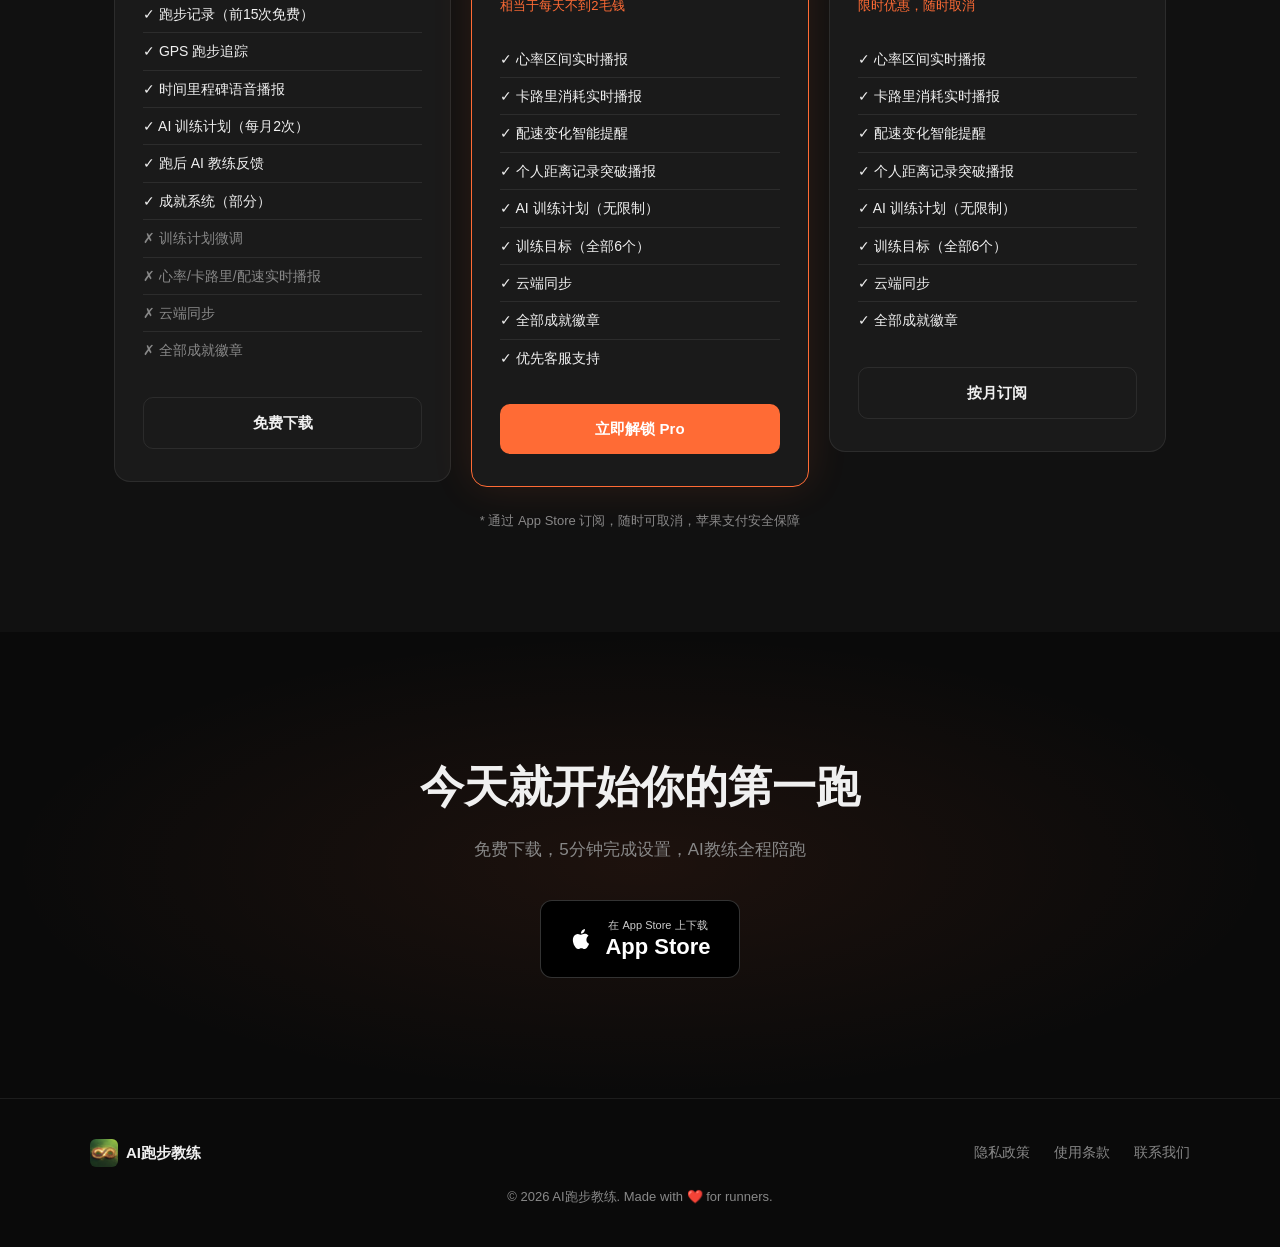
==== commit e745e8ab: "官网定价页面更新：准确说明免费用户限制 - 跑步记录改为「前15次免费」（原「无限次」与实际不符） - 新增「✗ 训练计划微调」说明微调功能仅 Pro 开放  Co-Authored-By: Clau" ====
--- a/website/index.html
+++ b/website/index.html
@@ -283,7 +283,7 @@
         </thead>
         <tbody>
           <tr>
-            <td data-zh="中文实时语音播报" data-en="Chinese real-time voice coaching">中文实时语音播报</td>
+            <td data-zh="中文实时语音播报" data-en="Real-time voice coaching (EN &amp; ZH)">中文实时语音播报</td>
             <td class="cell-us"><span class="vs-yes">✓</span></td>
             <td><span data-zh="✗ 英文" data-en="✗ English only">✗ 英文</span></td>
             <td><span data-zh="部分" data-en="Partial">部分</span></td>
@@ -340,12 +340,13 @@
           <span class="price-num" data-zh="¥0" data-en="Free">¥0</span>
         </div>
         <ul class="plan-features">
-          <li class="yes" data-zh="✓ 无限次跑步记录" data-en="✓ Unlimited run tracking">✓ 无限次跑步记录</li>
+          <li class="yes" data-zh="✓ 跑步记录（前15次免费）" data-en="✓ Run tracking (first 15 runs free)">✓ 跑步记录（前15次免费）</li>
           <li class="yes" data-zh="✓ GPS 跑步追踪" data-en="✓ GPS run tracking">✓ GPS 跑步追踪</li>
           <li class="yes" data-zh="✓ 时间里程碑语音播报" data-en="✓ Time milestone voice coaching">✓ 时间里程碑语音播报</li>
           <li class="yes" data-zh="✓ AI 训练计划（每月2次）" data-en="✓ AI training plan (2/month)">✓ AI 训练计划（每月2次）</li>
           <li class="yes" data-zh="✓ 跑后 AI 教练反馈" data-en="✓ Post-run AI coach feedback">✓ 跑后 AI 教练反馈</li>
           <li class="yes" data-zh="✓ 成就系统（部分）" data-en="✓ Achievements (partial)">✓ 成就系统（部分）</li>
+          <li class="no" data-zh="✗ 训练计划微调" data-en="✗ Training plan fine-tuning">✗ 训练计划微调</li>
           <li class="no" data-zh="✗ 心率/卡路里/配速实时播报" data-en="✗ Real-time HR, calories & pace coaching">✗ 心率/卡路里/配速实时播报</li>
           <li class="no" data-zh="✗ 云端同步" data-en="✗ Cloud data sync">✗ 云端同步</li>
           <li class="no" data-zh="✗ 全部成就徽章" data-en="✗ All achievement badges">✗ 全部成就徽章</li>
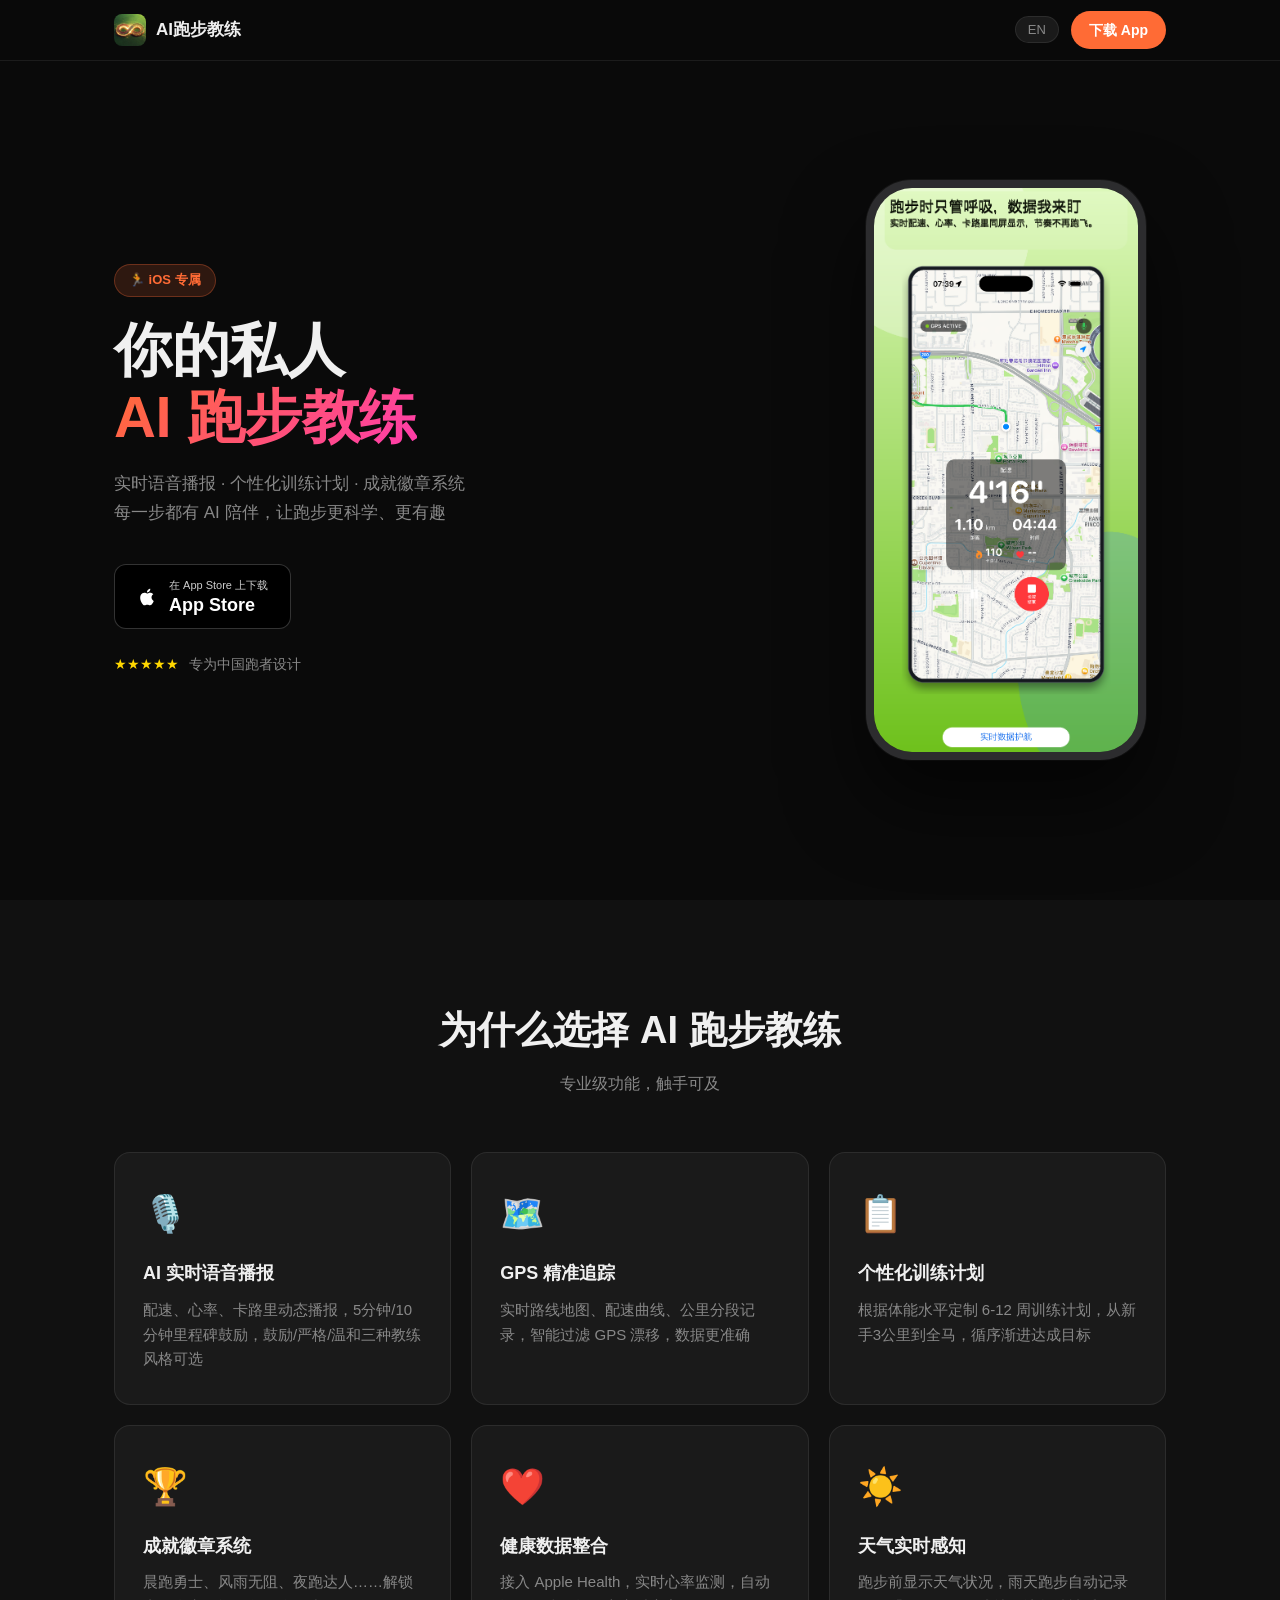
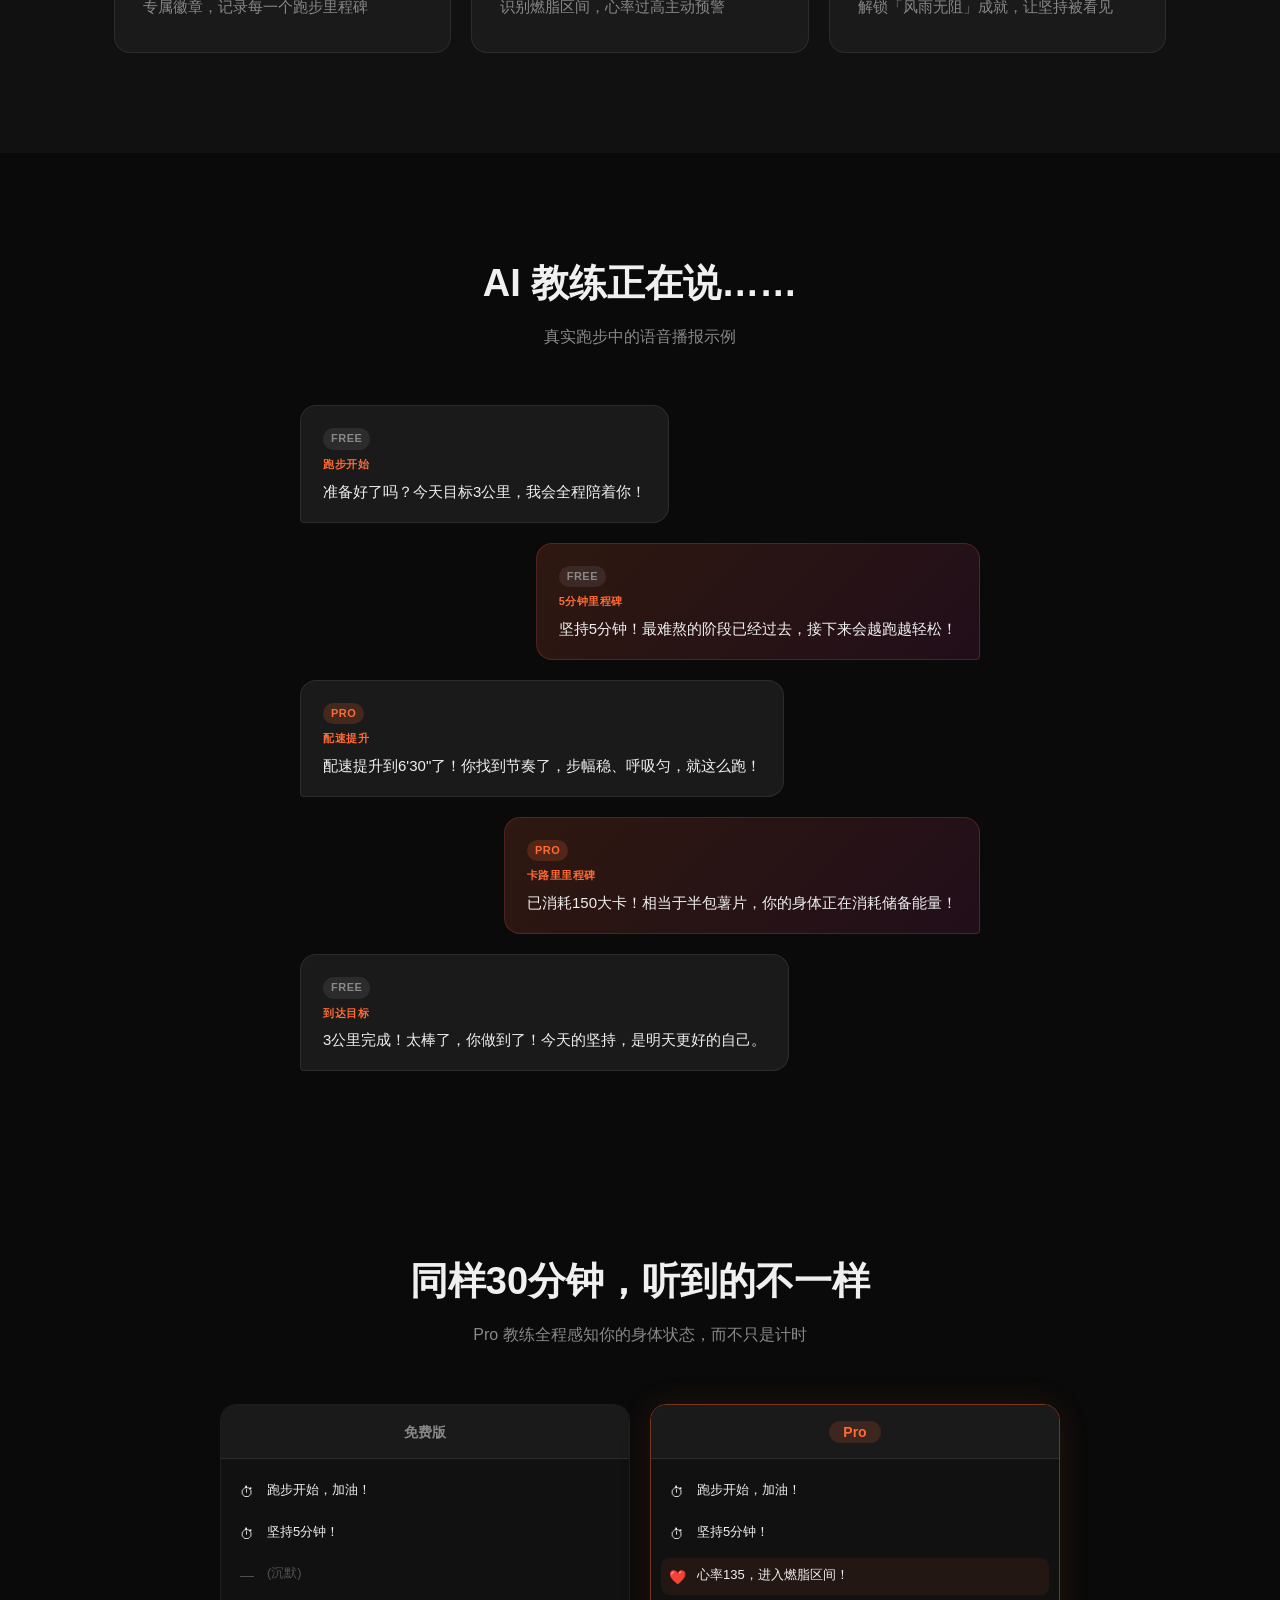
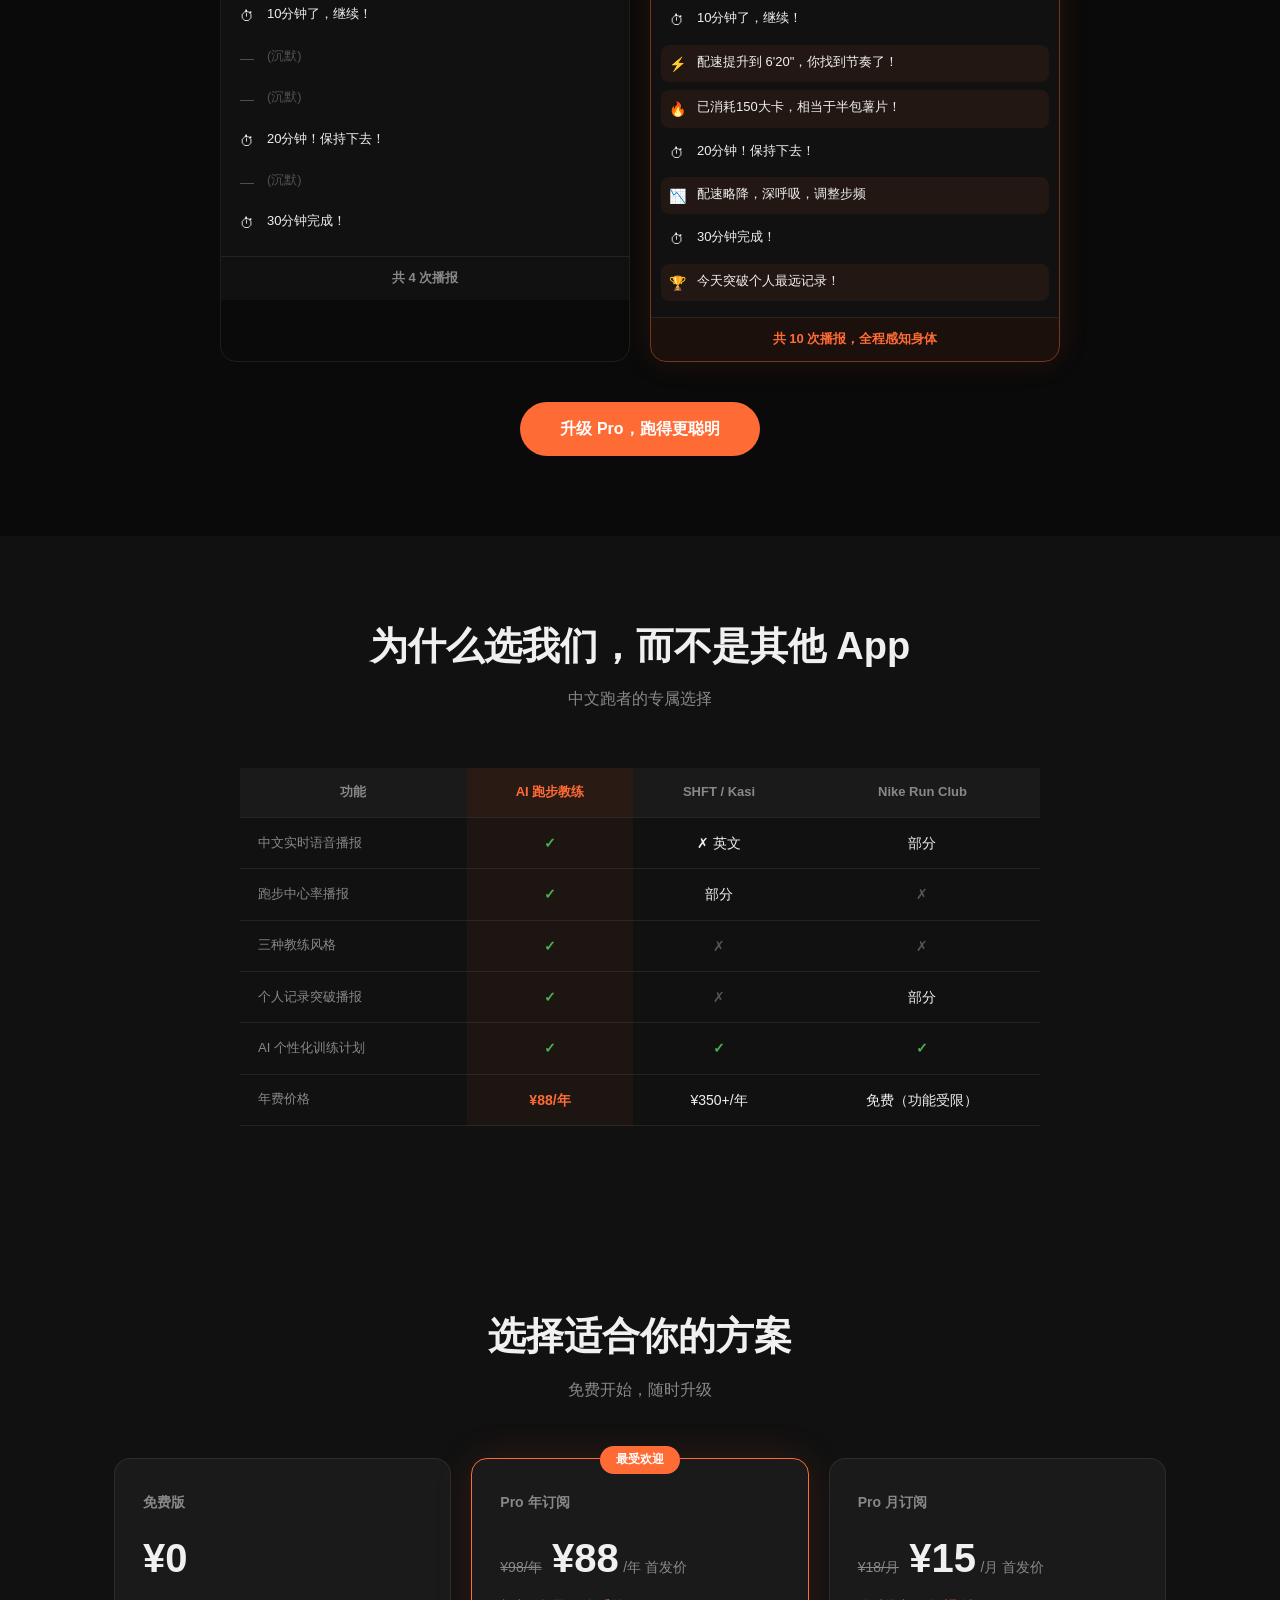
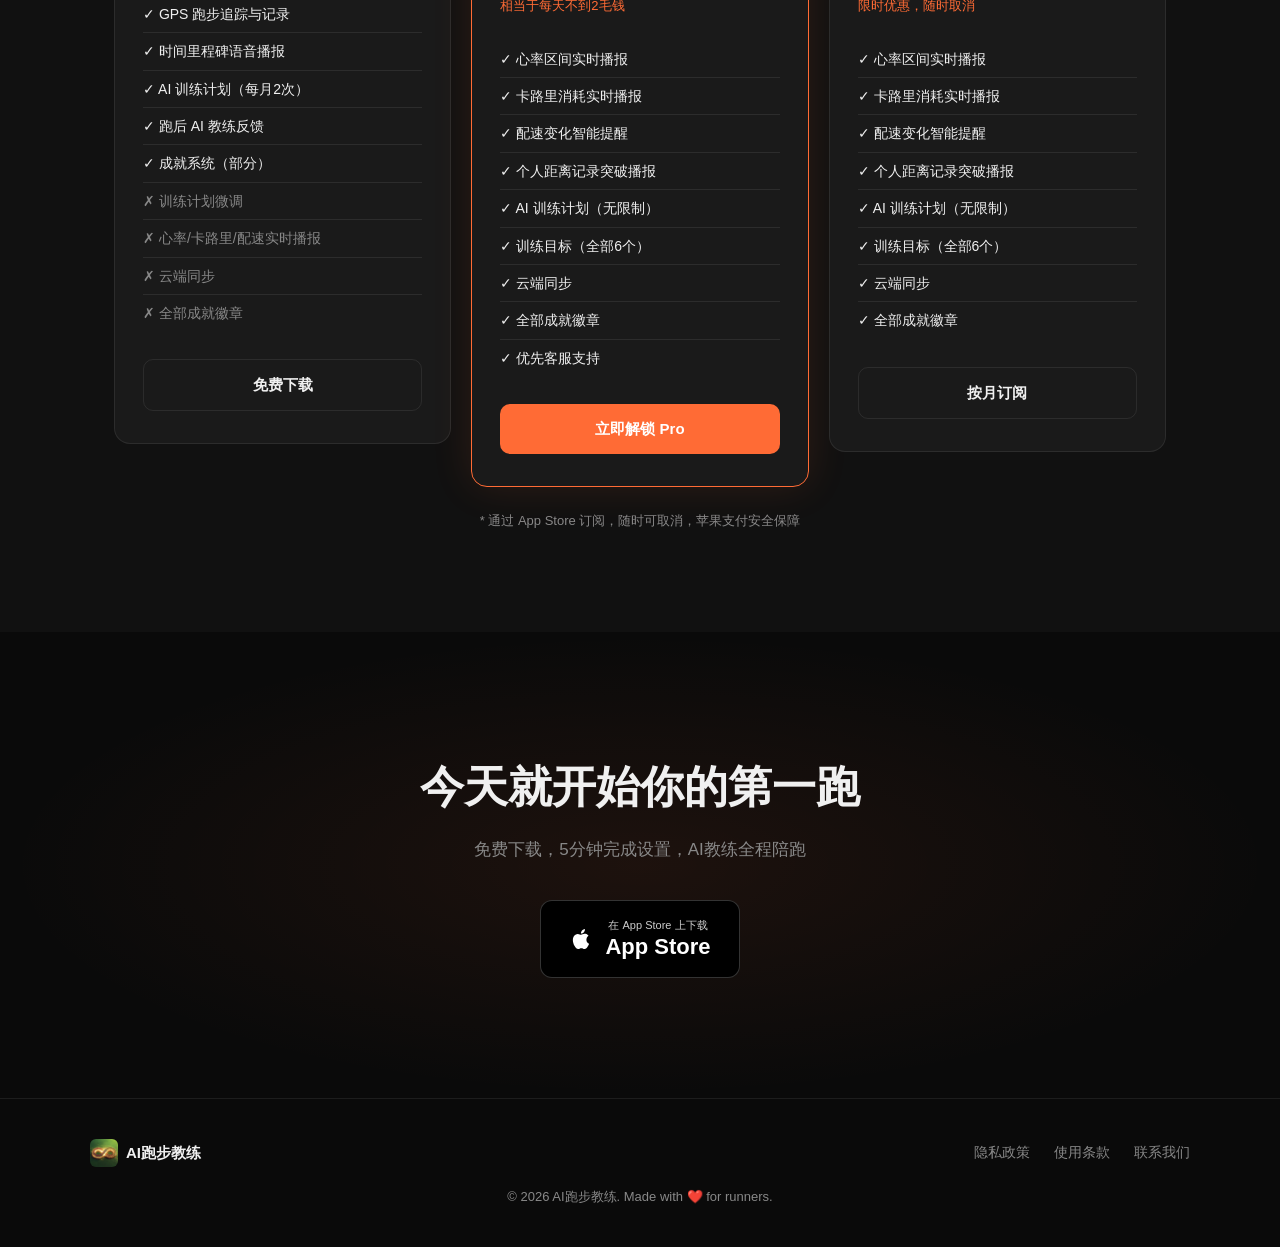
==== commit 6cbc9b2a: "官网免费版功能列表修正 - 移除误导性「前15次免费」表述 - 合并重复的 GPS 跑步追踪条目 - 15次触发 Paywall 属产品策略，不在官网列出  Co-Authored-By: Claud" ====
--- a/website/index.html
+++ b/website/index.html
@@ -340,8 +340,7 @@
           <span class="price-num" data-zh="¥0" data-en="Free">¥0</span>
         </div>
         <ul class="plan-features">
-          <li class="yes" data-zh="✓ 跑步记录（前15次免费）" data-en="✓ Run tracking (first 15 runs free)">✓ 跑步记录（前15次免费）</li>
-          <li class="yes" data-zh="✓ GPS 跑步追踪" data-en="✓ GPS run tracking">✓ GPS 跑步追踪</li>
+          <li class="yes" data-zh="✓ GPS 跑步追踪与记录" data-en="✓ GPS run tracking & history">✓ GPS 跑步追踪与记录</li>
           <li class="yes" data-zh="✓ 时间里程碑语音播报" data-en="✓ Time milestone voice coaching">✓ 时间里程碑语音播报</li>
           <li class="yes" data-zh="✓ AI 训练计划（每月2次）" data-en="✓ AI training plan (2/month)">✓ AI 训练计划（每月2次）</li>
           <li class="yes" data-zh="✓ 跑后 AI 教练反馈" data-en="✓ Post-run AI coach feedback">✓ 跑后 AI 教练反馈</li>
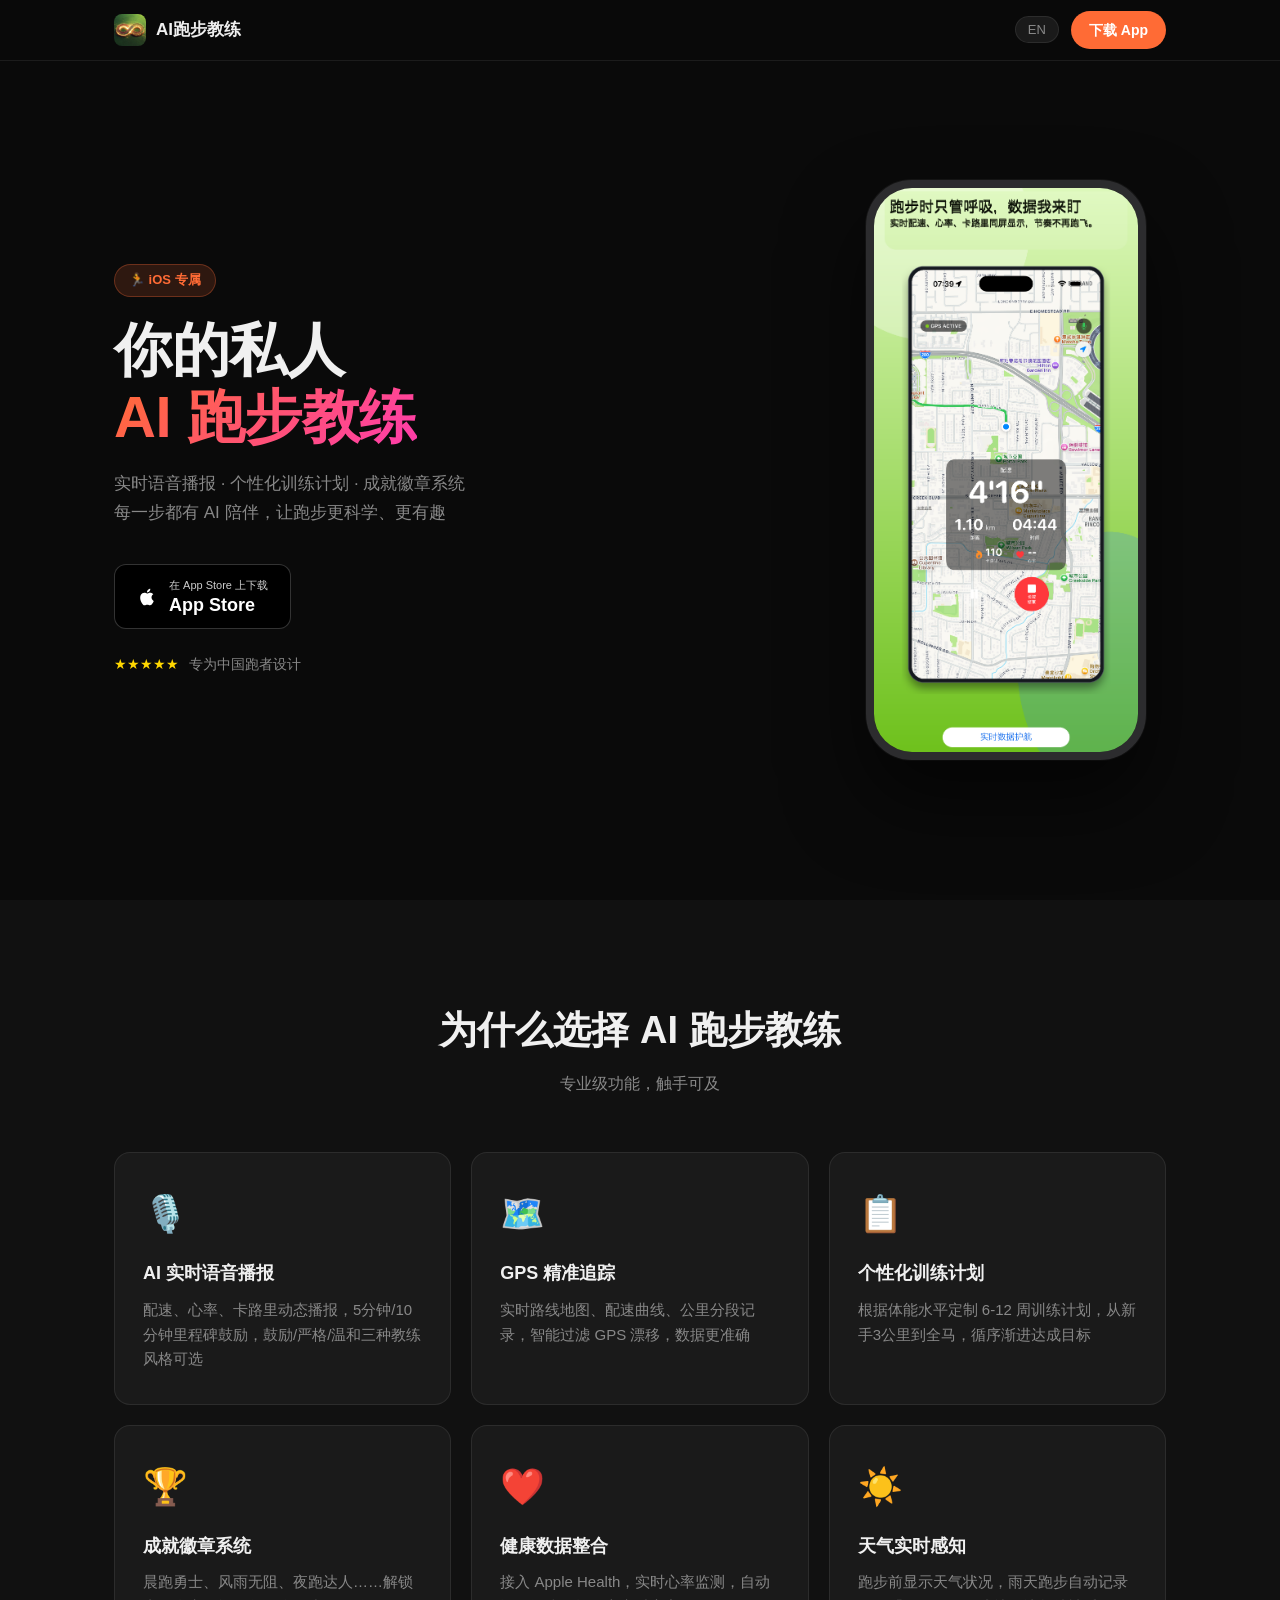
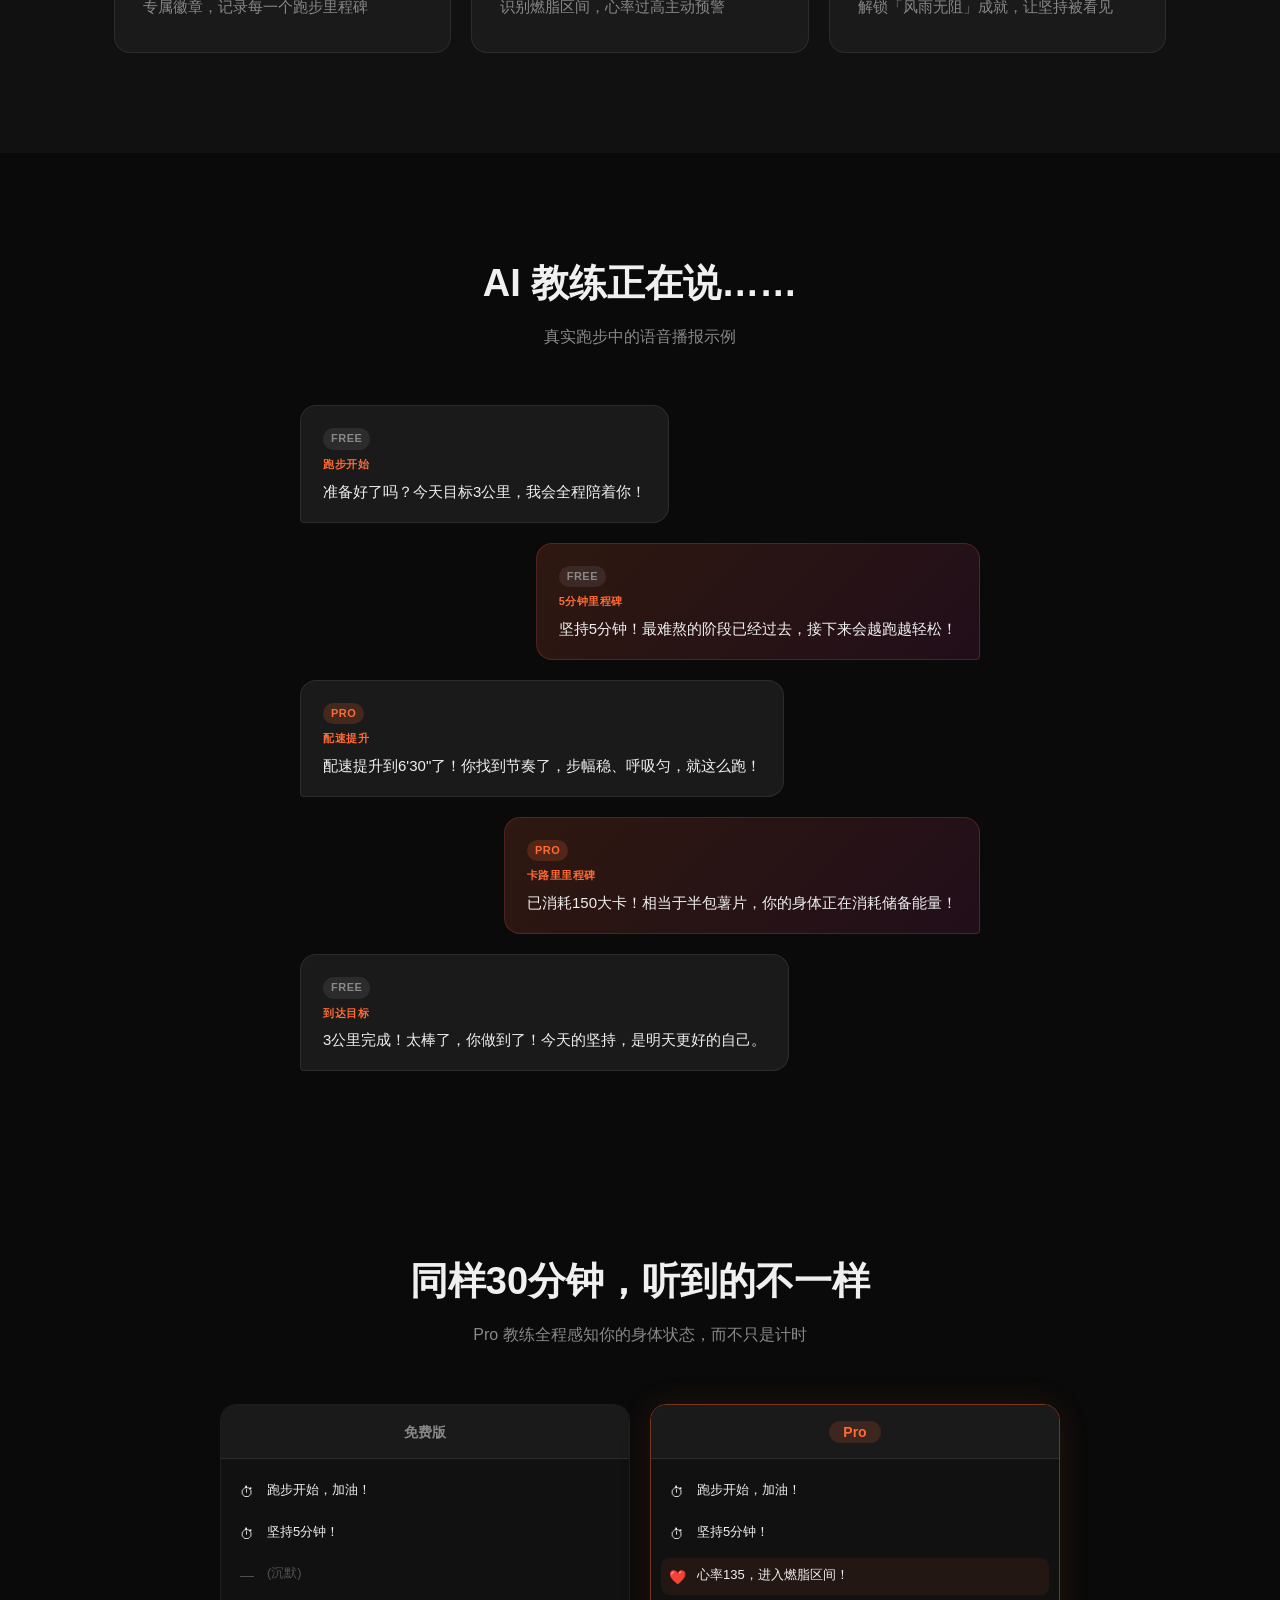
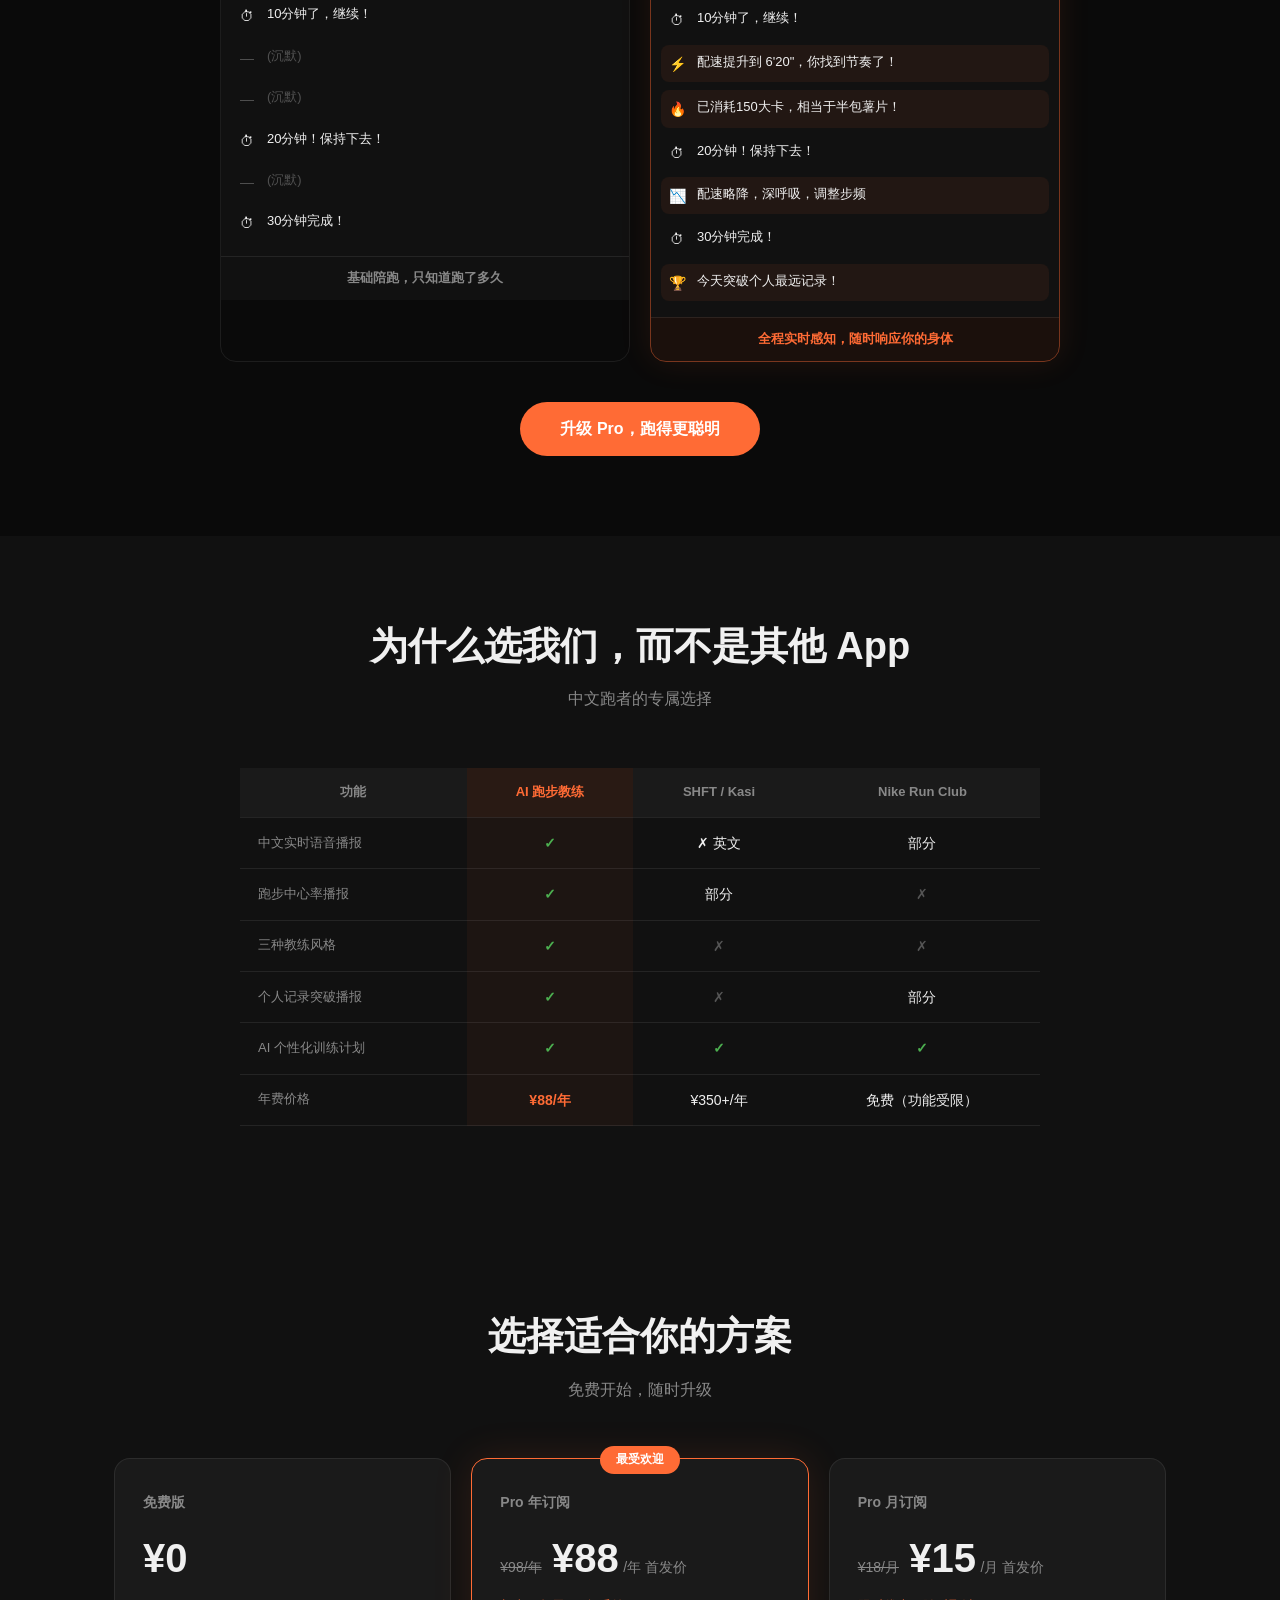
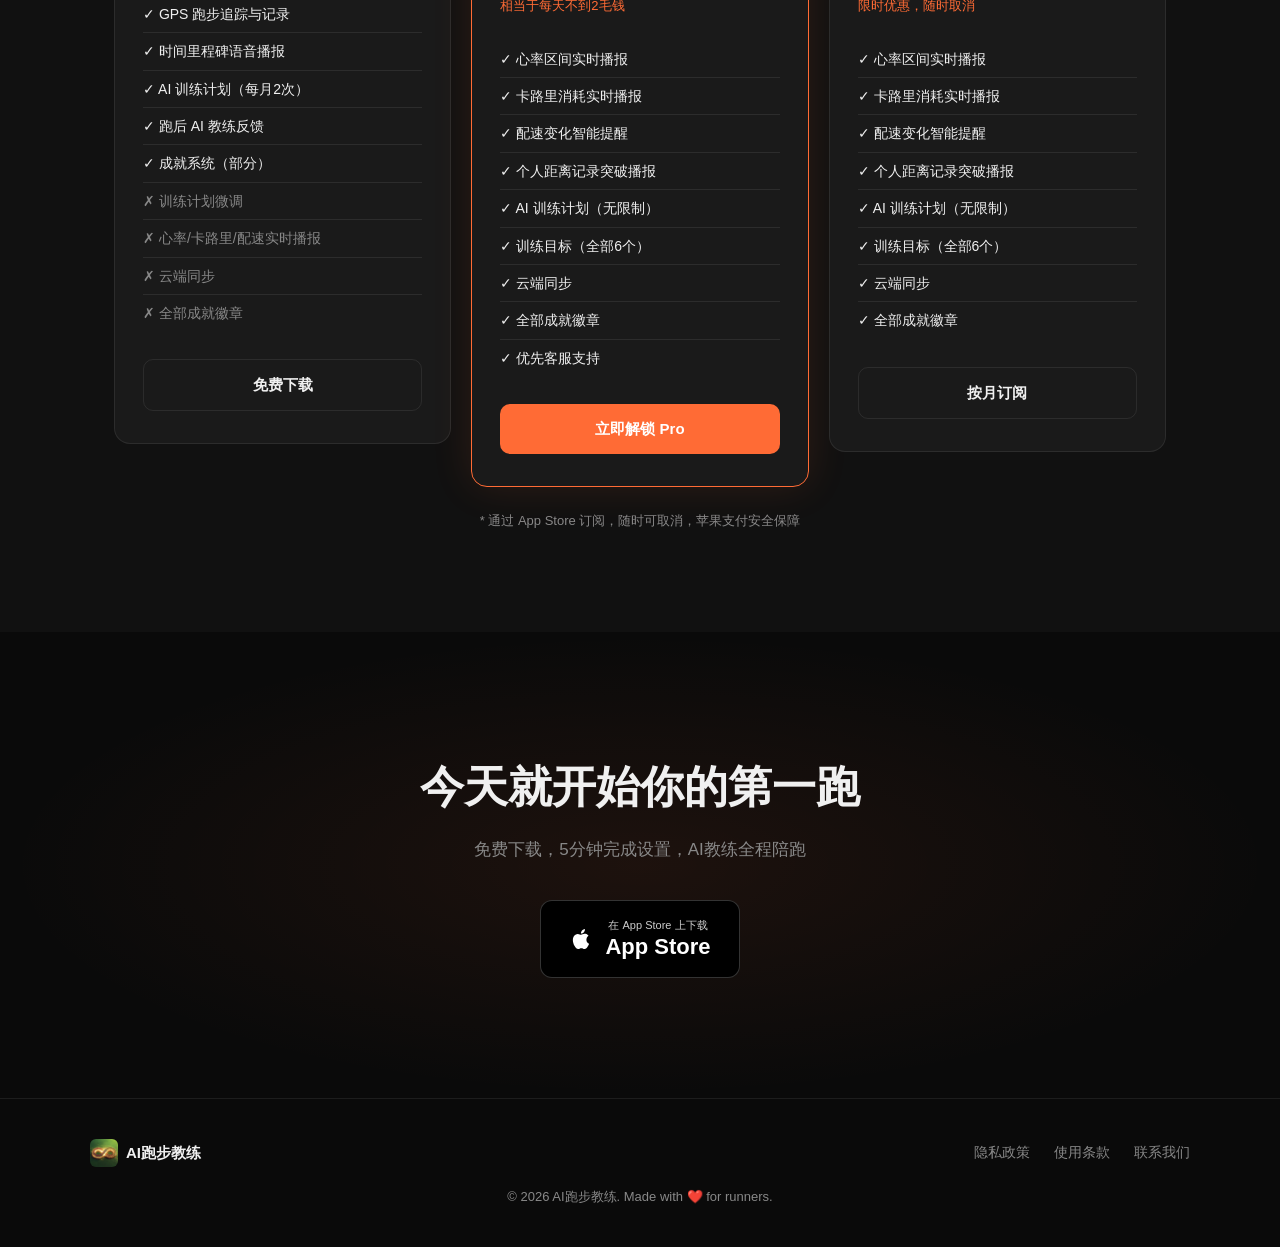
==== commit 2ae0c1e9: "官网对比区播报文案改为描述性文字 - 免费：「基础陪跑，只知道跑了多久」 - Pro：「全程实时感知，随时响应你的身体」 - 去掉具体次数数字，避免误导  Co-Authored-By: Claude" ====
--- a/website/index.html
+++ b/website/index.html
@@ -198,7 +198,7 @@
           </div>
         </div>
         <div class="compare-total compare-total-free">
-          <span data-zh="共 4 次播报" data-en="4 coaching moments">共 4 次播报</span>
+          <span data-zh="基础陪跑，只知道跑了多久" data-en="Basic pacing — only knows how long you ran">基础陪跑，只知道跑了多久</span>
         </div>
       </div>
 
@@ -250,7 +250,7 @@
           </div>
         </div>
         <div class="compare-total compare-total-pro">
-          <span data-zh="共 10 次播报，全程感知身体" data-en="10 coaching moments — full body awareness">共 10 次播报，全程感知身体</span>
+          <span data-zh="全程实时感知，随时响应你的身体" data-en="Real-time awareness — responds to your body throughout">全程实时感知，随时响应你的身体</span>
         </div>
       </div>
     </div>
